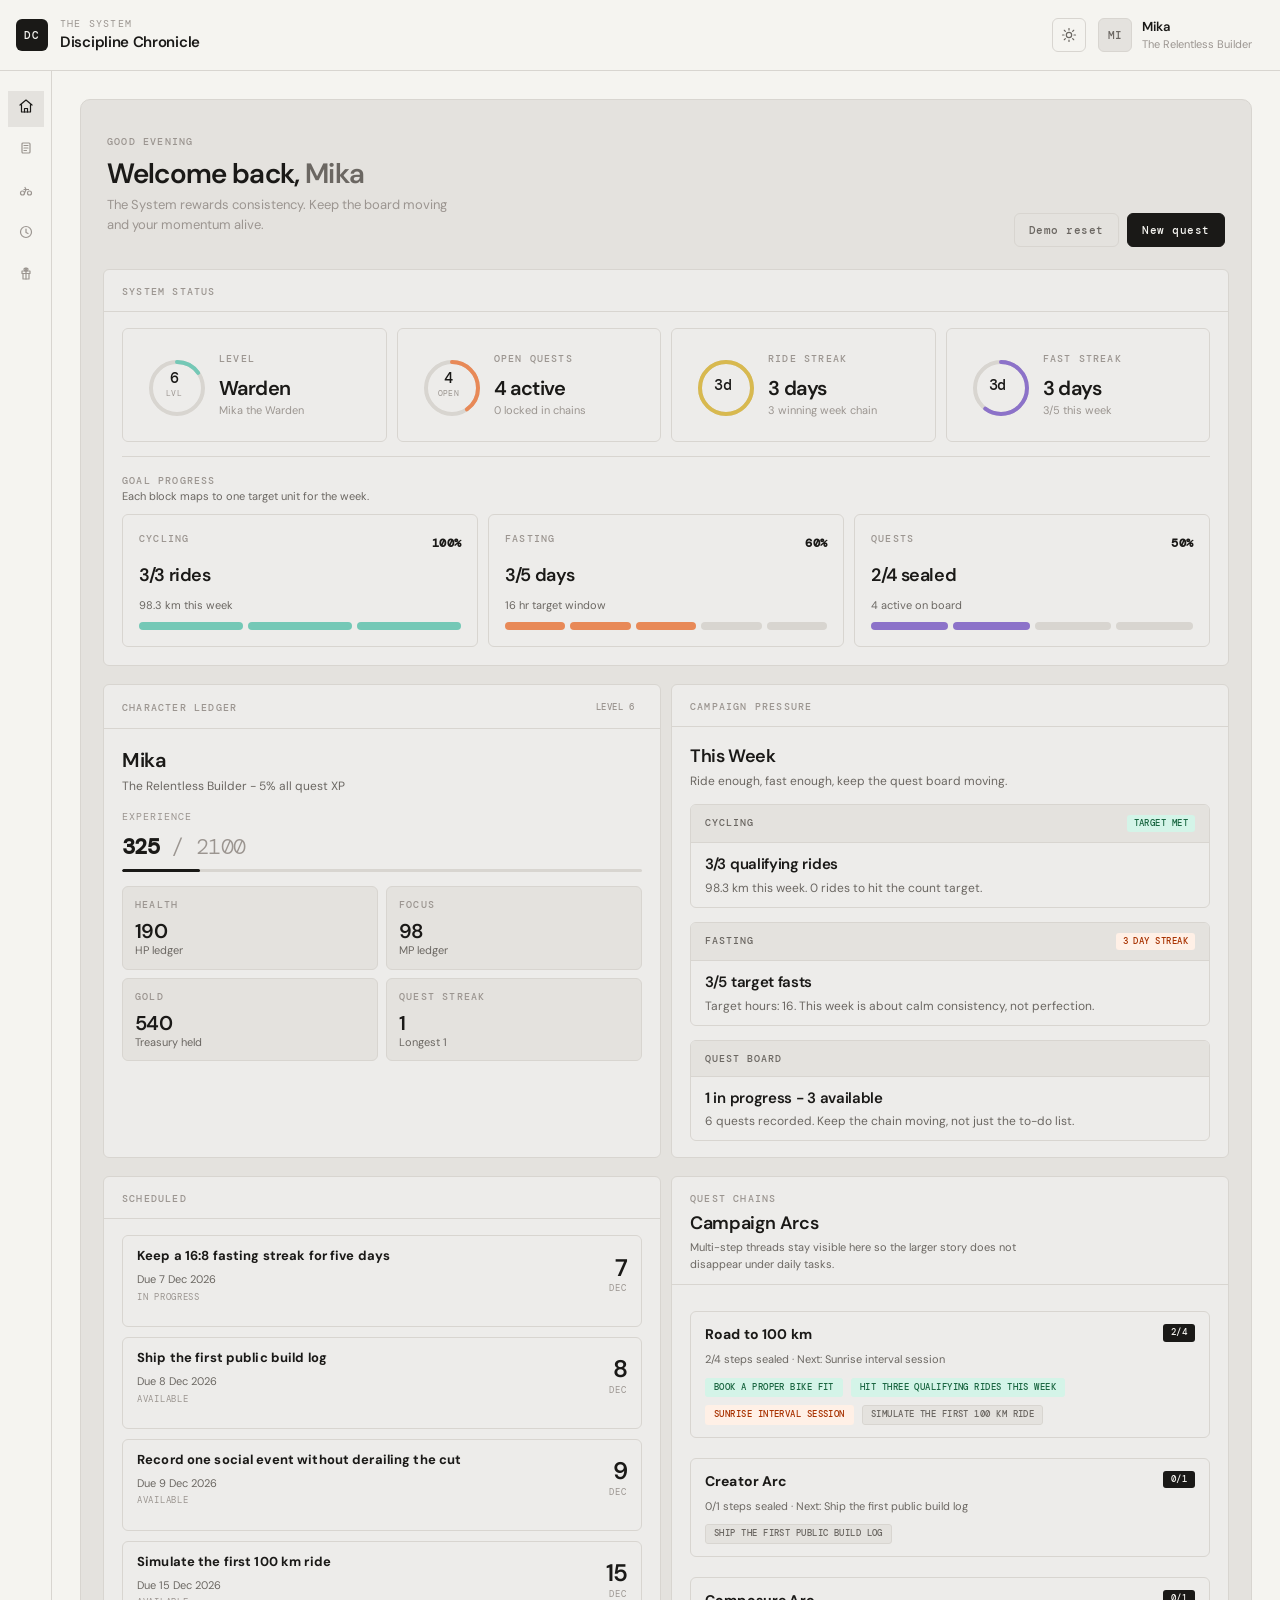
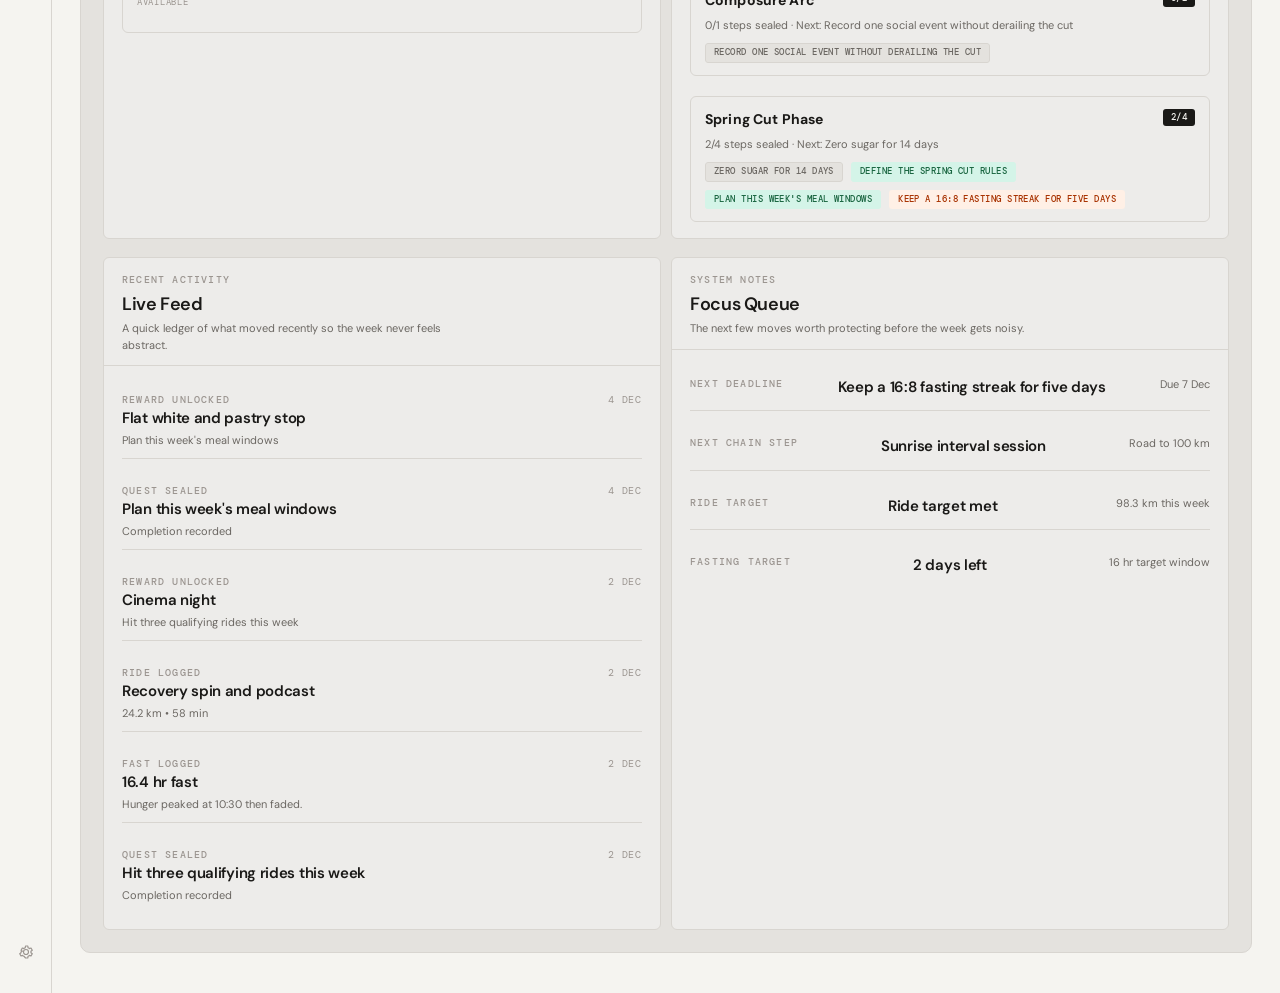
==== index.html @ 7ff67ac9 "Add files via upload" ====
<!DOCTYPE html>
<html lang="en">
<head>
<meta charset="UTF-8">
<meta name="viewport" content="width=device-width, initial-scale=1.0">
<title>Discipline Chronicle</title>
<link rel="preconnect" href="https://fonts.googleapis.com">
<link rel="preconnect" href="https://fonts.gstatic.com" crossorigin>
<link href="https://fonts.googleapis.com/css2?family=DM+Mono:wght@300;400;500&family=DM+Sans:wght@300;400;500;600;700&display=swap" rel="stylesheet">
<link rel="stylesheet" href="./app.css">
</head>
<body>
  <div class="app-backdrop"></div>
  <main id="app"></main>
  <div id="modal-root"></div>
  <noscript>This app needs JavaScript enabled.</noscript>
  <script type="module" src="./app.js"></script>
</body>
</html>
---- app.css ----
:root {
  --bg-wood: #1e120a;
  --bg-shadow: #120a06;
  --bg-leather: #3b2416;
  --bg-leather-deep: #24150d;
  --bg-paper: #e8d9b0;
  --bg-paper-dark: #d7c396;
  --bg-paper-edge: #b49763;
  --ink: #2d1d10;
  --ink-soft: #5d4630;
  --ink-faint: #8b7254;
  --gold: #d5b05f;
  --gold-bright: #f0d28f;
  --wax-red: #7c2b21;
  --wax-red-soft: #9a3d31;
  --forest: #294233;
  --midnight: #1e2942;
  --line: rgba(59, 36, 22, 0.22);
  --shadow: 0 18px 40px rgba(0, 0, 0, 0.28);
  --radius-lg: 26px;
  --radius-md: 18px;
  --radius-sm: 12px;
}

* {
  box-sizing: border-box;
}

html,
body {
  margin: 0;
  min-height: 100%;
}

body {
  font-family: "Spectral", serif;
  color: var(--ink);
  background:
    radial-gradient(circle at top, rgba(255, 230, 170, 0.08), transparent 28%),
    linear-gradient(180deg, rgba(0, 0, 0, 0.06), transparent 14%),
    linear-gradient(135deg, var(--bg-wood), var(--bg-shadow));
  line-height: 1.55;
}

.app-backdrop {
  position: fixed;
  inset: 0;
  pointer-events: none;
  background:
    radial-gradient(circle at 20% 20%, rgba(245, 218, 158, 0.06), transparent 22%),
    radial-gradient(circle at 80% 12%, rgba(213, 176, 95, 0.08), transparent 18%),
    repeating-linear-gradient(
      90deg,
      rgba(255, 255, 255, 0.012),
      rgba(255, 255, 255, 0.012) 2px,
      transparent 2px,
      transparent 10px
    );
}

.app-shell {
  position: relative;
  z-index: 1;
  max-width: 1480px;
  margin: 0 auto;
  padding: 28px 22px 42px;
}

.masthead {
  display: grid;
  grid-template-columns: auto 1fr;
  gap: 18px;
  align-items: center;
  margin-bottom: 22px;
  padding: 18px 22px;
  background:
    linear-gradient(145deg, rgba(86, 55, 31, 0.96), rgba(43, 27, 17, 0.98)),
    linear-gradient(90deg, rgba(255, 255, 255, 0.03), transparent);
  border: 1px solid rgba(213, 176, 95, 0.34);
  border-radius: var(--radius-lg);
  box-shadow: var(--shadow);
  color: #f0e7d2;
}

.masthead-crest {
  width: 74px;
  height: 74px;
  display: grid;
  place-items: center;
  border-radius: 50%;
  background:
    radial-gradient(circle at 30% 30%, var(--gold-bright), var(--gold)),
    linear-gradient(135deg, rgba(255, 255, 255, 0.2), transparent);
  color: #4c2c14;
  font-family: "Cinzel", serif;
  font-size: 1.6rem;
  font-weight: 800;
  box-shadow: inset 0 2px 8px rgba(255, 255, 255, 0.38), 0 8px 18px rgba(0, 0, 0, 0.26);
}

.masthead-kicker {
  margin: 0 0 4px;
  color: #e1c585;
  font-family: "Cinzel", serif;
  font-size: 0.76rem;
  letter-spacing: 0.26em;
  text-transform: uppercase;
}

.masthead h1 {
  margin: 0;
  font-family: "Cinzel", serif;
  font-size: clamp(1.9rem, 4vw, 3rem);
  letter-spacing: 0.04em;
}

.masthead-copy {
  margin: 6px 0 0;
  max-width: 68ch;
  color: rgba(240, 231, 210, 0.84);
  font-size: 1rem;
}

.journal-frame {
  background:
    linear-gradient(145deg, rgba(68, 43, 26, 0.96), rgba(30, 18, 10, 0.98));
  border: 1px solid rgba(213, 176, 95, 0.28);
  border-radius: 36px;
  box-shadow: 0 30px 60px rgba(0, 0, 0, 0.34);
  overflow: hidden;
}

.journal-nav {
  display: flex;
  flex-wrap: wrap;
  gap: 10px;
  padding: 18px 20px 0;
  align-items: center;
}

.tab-ribbon,
.primary-button,
.secondary-button,
.danger-button,
.ghost-button,
.icon-button,
.state-pill,
.reward-pill,
.wax-badge {
  font-family: "Cinzel", serif;
}

.tab-ribbon {
  border: 0;
  cursor: pointer;
  color: #f6ecd5;
  background: linear-gradient(180deg, rgba(111, 67, 40, 0.92), rgba(73, 42, 23, 0.92));
  padding: 12px 16px;
  border-radius: 18px 18px 0 0;
  letter-spacing: 0.12em;
  text-transform: uppercase;
  font-size: 0.76rem;
  transition: transform 120ms ease, filter 120ms ease;
  box-shadow: inset 0 1px 0 rgba(255, 255, 255, 0.18);
}

.tab-ribbon:hover,
.tab-ribbon:focus-visible {
  transform: translateY(-1px);
  filter: brightness(1.08);
}

.tab-ribbon.is-active {
  background: linear-gradient(180deg, rgba(231, 210, 164, 0.96), rgba(214, 187, 129, 0.96));
  color: #563219;
}

.journal-content {
  padding: 20px;
}

.page-spread {
  display: grid;
  gap: 18px;
  grid-template-columns: 1.05fr 1fr;
}

.page-spread.single {
  grid-template-columns: 1fr;
}

.page {
  position: relative;
  background:
    radial-gradient(circle at top left, rgba(255, 255, 255, 0.24), transparent 28%),
    linear-gradient(180deg, rgba(255, 255, 255, 0.14), transparent 24%),
    linear-gradient(180deg, var(--bg-paper), var(--bg-paper-dark));
  border: 1px solid rgba(123, 91, 48, 0.34);
  border-radius: 28px;
  padding: 24px 24px 22px;
  box-shadow: inset 0 1px 0 rgba(255, 255, 255, 0.42), inset 0 -10px 16px rgba(93, 70, 48, 0.04);
  overflow: hidden;
}

.page::before {
  content: "";
  position: absolute;
  inset: 0;
  pointer-events: none;
  background:
    radial-gradient(circle at top right, rgba(255, 255, 255, 0.18), transparent 18%),
    repeating-linear-gradient(
      0deg,
      rgba(102, 73, 40, 0.028),
      rgba(102, 73, 40, 0.028) 1px,
      transparent 1px,
      transparent 14px
    );
  mix-blend-mode: multiply;
}

.page-title-row {
  display: flex;
  justify-content: space-between;
  gap: 14px;
  align-items: flex-start;
  margin-bottom: 16px;
  position: relative;
  z-index: 1;
}

.page-kicker {
  margin: 0 0 4px;
  color: var(--wax-red);
  font-family: "Cinzel", serif;
  font-size: 0.74rem;
  text-transform: uppercase;
  letter-spacing: 0.18em;
}

.page-title {
  margin: 0;
  font-family: "Cinzel", serif;
  font-size: clamp(1.3rem, 3vw, 2rem);
  color: #3e2818;
}

.page-copy {
  margin: 6px 0 0;
  color: var(--ink-soft);
  max-width: 66ch;
}

.stats-grid,
.overview-grid,
.settings-grid,
.training-grid,
.character-grid,
.reward-grid {
  display: grid;
  gap: 14px;
}

.overview-grid {
  grid-template-columns: 1.15fr 0.85fr;
}

.stats-grid {
  grid-template-columns: repeat(4, minmax(0, 1fr));
}

.card,
.summary-card,
.chain-card,
.quest-card,
.training-card,
.reward-card,
.settings-card,
.log-card {
  position: relative;
  z-index: 1;
  background: rgba(255, 248, 231, 0.54);
  border: 1px solid rgba(120, 86, 50, 0.24);
  border-radius: var(--radius-md);
  padding: 16px;
  box-shadow: inset 0 1px 0 rgba(255, 255, 255, 0.36);
}

.summary-card {
  background:
    linear-gradient(145deg, rgba(255, 252, 244, 0.65), rgba(239, 225, 191, 0.66));
}

.summary-label,
.label-inline,
.section-label,
.small-meta {
  font-family: "Cinzel", serif;
  letter-spacing: 0.12em;
  text-transform: uppercase;
  font-size: 0.72rem;
}

.summary-label,
.section-label {
  color: var(--ink-faint);
  margin-bottom: 8px;
}

.summary-value {
  font-family: "Cinzel", serif;
  font-size: clamp(1.6rem, 3vw, 2.1rem);
  color: #3d2414;
}

.summary-note,
.muted-copy,
.small-copy {
  color: var(--ink-soft);
}

.small-copy {
  font-size: 0.92rem;
}

.small-meta {
  color: var(--ink-faint);
}

.progress-shell {
  width: 100%;
  height: 12px;
  overflow: hidden;
  border-radius: 999px;
  background: rgba(93, 70, 48, 0.14);
  border: 1px solid rgba(93, 70, 48, 0.12);
}

.progress-fill {
  height: 100%;
  border-radius: inherit;
  background: linear-gradient(90deg, #8d6431, var(--gold), #e7d6a3);
}

.progress-fill.cycling {
  background: linear-gradient(90deg, #39597b, #6e9bd1, #d8e4f3);
}

.progress-fill.fasting {
  background: linear-gradient(90deg, #3f5f37, #72a263, #d8e7cf);
}

.section-stack {
  display: grid;
  gap: 14px;
}

.quest-list,
.chain-list,
.reward-list,
.ride-list,
.fast-list,
.log-list {
  display: grid;
  gap: 12px;
}

.quest-card {
  background: rgba(255, 249, 238, 0.72);
}

.quest-head,
.reward-head,
.log-head,
.training-head {
  display: flex;
  justify-content: space-between;
  gap: 10px;
  align-items: flex-start;
  margin-bottom: 10px;
}

.quest-title {
  margin: 0;
  font-family: "Cinzel", serif;
  font-size: 1rem;
  color: #3b2314;
}

.quest-desc,
.chain-copy,
.reward-copy,
.log-copy,
.training-copy {
  margin: 6px 0 0;
  color: var(--ink-soft);
  font-size: 0.95rem;
}

.quest-meta,
.reward-meta,
.inline-list,
.detail-list {
  display: flex;
  flex-wrap: wrap;
  gap: 8px;
}

.meta-chip,
.reward-pill,
.state-pill,
.inline-chip {
  display: inline-flex;
  align-items: center;
  gap: 6px;
  border-radius: 999px;
  padding: 5px 9px;
  font-size: 0.72rem;
  letter-spacing: 0.08em;
  text-transform: uppercase;
}

.meta-chip {
  background: rgba(74, 55, 40, 0.08);
  color: #4f3521;
  border: 1px solid rgba(74, 55, 40, 0.12);
}

.category-health { color: #7d2c22; }
.category-intelligence { color: #254f85; }
.category-money { color: #735211; }
.category-relationships { color: #5b2a6a; }

.state-pill.available,
.state-pill.locked {
  background: rgba(115, 82, 17, 0.12);
  color: #6a4b10;
  border: 1px solid rgba(115, 82, 17, 0.18);
}

.state-pill.in_progress {
  background: rgba(41, 66, 51, 0.12);
  color: var(--forest);
  border: 1px solid rgba(41, 66, 51, 0.2);
}

.state-pill.completed {
  background: rgba(61, 92, 65, 0.14);
  color: #35583f;
  border: 1px solid rgba(61, 92, 65, 0.2);
}

.state-pill.failed {
  background: rgba(124, 43, 33, 0.12);
  color: var(--wax-red);
  border: 1px solid rgba(124, 43, 33, 0.18);
}

.state-pill.abandoned {
  background: rgba(93, 70, 48, 0.14);
  color: #654c37;
  border: 1px solid rgba(93, 70, 48, 0.18);
}

.wax-badge {
  display: inline-flex;
  align-items: center;
  justify-content: center;
  min-width: 74px;
  padding: 8px 12px;
  border-radius: 999px;
  background: radial-gradient(circle at 30% 30%, #a34b3a, var(--wax-red));
  color: #f7ede7;
  letter-spacing: 0.12em;
  text-transform: uppercase;
  font-size: 0.72rem;
  box-shadow: inset 0 1px 2px rgba(255, 255, 255, 0.18), 0 8px 16px rgba(77, 26, 21, 0.18);
}

.wax-badge.overdue {
  background: radial-gradient(circle at 30% 30%, #bb6b53, #73251c);
}

.chain-card {
  background: rgba(95, 70, 38, 0.08);
}

.chain-card h4,
.training-card h4,
.settings-card h4,
.reward-card h4,
.log-card h4,
.summary-card h4 {
  margin: 0;
  font-family: "Cinzel", serif;
  color: #3c2618;
}

.chain-progress-row,
.metric-grid,
.settings-row,
.button-row,
.bonus-list,
.field-grid {
  display: grid;
  gap: 12px;
}

.metric-grid {
  grid-template-columns: repeat(2, minmax(0, 1fr));
}

.field-grid.two {
  grid-template-columns: repeat(2, minmax(0, 1fr));
}

.button-row {
  grid-template-columns: repeat(auto-fit, minmax(140px, max-content));
  align-items: start;
}

.quest-actions,
.settings-actions,
.training-actions,
.reward-actions {
  display: flex;
  flex-wrap: wrap;
  gap: 10px;
  margin-top: 12px;
}

button,
input,
select,
textarea {
  font: inherit;
}

.primary-button,
.secondary-button,
.danger-button,
.ghost-button,
.icon-button {
  cursor: pointer;
  border: 0;
  border-radius: 999px;
  padding: 10px 16px;
  transition: transform 120ms ease, filter 120ms ease, opacity 120ms ease;
}

.primary-button:hover,
.secondary-button:hover,
.danger-button:hover,
.ghost-button:hover,
.icon-button:hover,
.primary-button:focus-visible,
.secondary-button:focus-visible,
.danger-button:focus-visible,
.ghost-button:focus-visible,
.icon-button:focus-visible {
  transform: translateY(-1px);
  filter: brightness(1.04);
}

.primary-button {
  color: #452b14;
  background: linear-gradient(180deg, var(--gold-bright), var(--gold));
  box-shadow: inset 0 1px 0 rgba(255, 255, 255, 0.38);
}

.secondary-button {
  color: #f9efda;
  background: linear-gradient(180deg, rgba(111, 67, 40, 0.96), rgba(73, 42, 23, 0.96));
}

.danger-button {
  color: #fbede8;
  background: linear-gradient(180deg, var(--wax-red-soft), var(--wax-red));
}

.ghost-button {
  color: #57381d;
  background: rgba(255, 255, 255, 0.26);
  border: 1px solid rgba(87, 56, 29, 0.12);
}

.icon-button {
  color: #4d2f17;
  background: rgba(255, 255, 255, 0.3);
  border: 1px solid rgba(77, 47, 23, 0.14);
}

.form-shell {
  display: grid;
  gap: 14px;
}

.form-label {
  display: block;
  margin-bottom: 6px;
  font-family: "Cinzel", serif;
  font-size: 0.78rem;
  color: var(--ink-soft);
  letter-spacing: 0.12em;
  text-transform: uppercase;
}

.text-input,
.text-area,
.select-input,
.checkbox-panel {
  width: 100%;
  border-radius: 14px;
  border: 1px solid rgba(93, 70, 48, 0.2);
  background: rgba(255, 251, 243, 0.76);
  color: var(--ink);
  padding: 12px 13px;
  box-shadow: inset 0 1px 0 rgba(255, 255, 255, 0.42);
}

.text-area {
  min-height: 110px;
  resize: vertical;
}

.checkbox-panel {
  display: grid;
  gap: 8px;
  max-height: 220px;
  overflow: auto;
}

.check-row {
  display: flex;
  gap: 10px;
  align-items: flex-start;
}

.check-row input[type="checkbox"] {
  margin-top: 4px;
}

.bonus-list {
  margin-top: 10px;
}

.bonus-row {
  display: grid;
  grid-template-columns: auto 1fr;
  gap: 10px;
  align-items: start;
}

.bonus-row label {
  color: var(--ink-soft);
}

.note-strip,
.alert-strip {
  padding: 12px 14px;
  border-radius: 14px;
  margin-bottom: 14px;
  position: relative;
  z-index: 1;
}

.note-strip {
  background: rgba(213, 176, 95, 0.14);
  border: 1px solid rgba(213, 176, 95, 0.24);
}

.alert-strip {
  background: rgba(124, 43, 33, 0.1);
  border: 1px solid rgba(124, 43, 33, 0.18);
}

.ledger-table {
  width: 100%;
  border-collapse: collapse;
  position: relative;
  z-index: 1;
}

.ledger-table th,
.ledger-table td {
  text-align: left;
  padding: 10px 8px;
  border-bottom: 1px solid rgba(93, 70, 48, 0.12);
}

.ledger-table th {
  font-family: "Cinzel", serif;
  font-size: 0.76rem;
  color: var(--ink-soft);
  letter-spacing: 0.12em;
  text-transform: uppercase;
}

.empty-state {
  position: relative;
  z-index: 1;
  padding: 28px 18px;
  text-align: center;
  color: var(--ink-soft);
  border: 1px dashed rgba(93, 70, 48, 0.18);
  border-radius: 18px;
  background: rgba(255, 255, 255, 0.28);
}

.status-line {
  display: flex;
  flex-wrap: wrap;
  gap: 8px 12px;
  align-items: center;
}

.modal-backdrop {
  position: fixed;
  inset: 0;
  background: rgba(24, 13, 8, 0.72);
  display: grid;
  place-items: center;
  padding: 24px;
  z-index: 20;
}

.modal {
  width: min(880px, 100%);
  max-height: calc(100vh - 48px);
  overflow: auto;
  background:
    radial-gradient(circle at top left, rgba(255, 255, 255, 0.2), transparent 24%),
    linear-gradient(180deg, #efe3be, #dbc89b);
  border: 1px solid rgba(123, 91, 48, 0.28);
  border-radius: 28px;
  padding: 22px;
  box-shadow: 0 26px 56px rgba(0, 0, 0, 0.36);
}

.modal-header {
  display: flex;
  justify-content: space-between;
  gap: 12px;
  align-items: flex-start;
  margin-bottom: 16px;
}

.modal-title {
  margin: 0;
  font-family: "Cinzel", serif;
  font-size: 1.35rem;
}

.modal-close {
  border: 0;
  background: transparent;
  color: var(--ink-soft);
  cursor: pointer;
  font-size: 1.25rem;
}

.toast-stack {
  position: fixed;
  right: 18px;
  bottom: 18px;
  z-index: 25;
  display: grid;
  gap: 10px;
}

.toast {
  min-width: 260px;
  max-width: 420px;
  padding: 12px 14px;
  border-radius: 16px;
  box-shadow: 0 16px 30px rgba(0, 0, 0, 0.24);
  color: #fff8ef;
}

.toast.info {
  background: linear-gradient(180deg, #6f4628, #472917);
}

.toast.success {
  background: linear-gradient(180deg, #395640, #253729);
}

.toast.error {
  background: linear-gradient(180deg, #8a3b31, #62231b);
}

.token-field {
  font-family: "Spectral", serif;
}

a {
  color: #4c6486;
}

@media (max-width: 1180px) {
  .page-spread,
  .overview-grid,
  .training-grid,
  .character-grid,
  .settings-grid {
    grid-template-columns: 1fr;
  }

  .stats-grid {
    grid-template-columns: repeat(2, minmax(0, 1fr));
  }
}

@media (max-width: 760px) {
  .app-shell {
    padding: 16px 12px 28px;
  }

  .masthead {
    grid-template-columns: 1fr;
    text-align: center;
    justify-items: center;
  }

  .journal-nav {
    padding: 14px 14px 0;
  }

  .journal-content {
    padding: 14px;
  }

  .page {
    padding: 18px 16px;
  }

  .field-grid.two,
  .metric-grid,
  .stats-grid {
    grid-template-columns: 1fr;
  }
}

/* Clean dashboard re-theme with a restrained cyberpunk accent. */
:root {
  --bg-wood: #edf2f8;
  --bg-shadow: #e6ebf3;
  --bg-leather: #ffffff;
  --bg-leather-deep: #eef3fa;
  --bg-paper: #ffffff;
  --bg-paper-dark: #f8fbff;
  --bg-paper-edge: #dbe3ef;
  --ink: #141b2b;
  --ink-soft: #61708a;
  --ink-faint: #8c98ad;
  --gold: #ff7a21;
  --gold-bright: #ffb04c;
  --wax-red: #f05863;
  --wax-red-soft: #ff8571;
  --forest: #159c76;
  --midnight: #1c2437;
  --line: rgba(20, 27, 43, 0.08);
  --shadow: 0 24px 50px rgba(15, 23, 42, 0.08);
  --radius-lg: 30px;
  --radius-md: 22px;
  --radius-sm: 16px;
  --accent-orange: #ff7a21;
  --accent-orange-soft: rgba(255, 122, 33, 0.14);
  --accent-cyan: #2ed5de;
  --accent-cyan-soft: rgba(46, 213, 222, 0.16);
  --accent-violet: #896cff;
  --accent-violet-soft: rgba(137, 108, 255, 0.16);
  --accent-yellow: #ffd44d;
}

body {
  font-family: "Space Grotesk", sans-serif;
  color: var(--ink);
  background:
    radial-gradient(circle at 8% 16%, rgba(46, 213, 222, 0.18), transparent 20%),
    radial-gradient(circle at 84% 10%, rgba(255, 122, 33, 0.16), transparent 18%),
    linear-gradient(180deg, #edf2f8 0%, #f8f9fc 55%, #eef3f8 100%);
}

.app-backdrop {
  background:
    linear-gradient(rgba(255, 255, 255, 0.3), rgba(255, 255, 255, 0.3)),
    linear-gradient(90deg, rgba(148, 163, 184, 0.08) 1px, transparent 1px),
    linear-gradient(0deg, rgba(148, 163, 184, 0.08) 1px, transparent 1px),
    radial-gradient(circle at 18% 24%, rgba(255, 122, 33, 0.1), transparent 24%),
    radial-gradient(circle at 82% 16%, rgba(46, 213, 222, 0.1), transparent 24%);
  background-size: auto, 64px 64px, 64px 64px, auto, auto;
  opacity: 0.88;
}

.app-shell {
  max-width: 1740px;
  padding: 18px 18px 28px;
}

.masthead {
  display: flex;
  justify-content: space-between;
  align-items: center;
  gap: 18px;
  margin-bottom: 18px;
  padding: 16px 20px;
  background: rgba(255, 255, 255, 0.78);
  border: 1px solid rgba(20, 27, 43, 0.08);
  border-radius: var(--radius-lg);
  box-shadow: 0 20px 40px rgba(15, 23, 42, 0.06);
  backdrop-filter: blur(16px);
  color: var(--ink);
}

.masthead-crest {
  width: 60px;
  height: 60px;
  border-radius: 20px;
  background: linear-gradient(145deg, #11192b, #273048);
  color: #ffffff;
  font-family: "Orbitron", sans-serif;
  font-size: 1.1rem;
  letter-spacing: 0.12em;
  box-shadow:
    0 14px 28px rgba(15, 23, 42, 0.15),
    inset 0 1px 0 rgba(255, 255, 255, 0.22);
}

.masthead-kicker,
.page-kicker,
.summary-label,
.section-label,
.small-meta,
.form-label,
.sidebar-footer {
  font-family: "Orbitron", sans-serif;
  letter-spacing: 0.18em;
}

.masthead-kicker {
  color: var(--accent-orange);
  font-size: 0.72rem;
}

.masthead h1,
.dashboard-title,
.page-title,
.modal-title,
.quest-title,
.chain-card h4,
.training-card h4,
.settings-card h4,
.reward-card h4,
.log-card h4,
.summary-value,
.rail-metrics strong {
  font-family: "Orbitron", sans-serif;
  color: var(--ink);
}

.masthead h1 {
  font-size: clamp(1.35rem, 2vw, 1.9rem);
}

.masthead-copy {
  margin-top: 8px;
  color: var(--ink-soft);
}

.dashboard-shell {
  display: grid;
  grid-template-columns: 92px minmax(0, 1fr) 320px;
  gap: 18px;
  align-items: start;
}

.dashboard-sidebar {
  position: sticky;
  top: 18px;
  display: flex;
  flex-direction: column;
  align-items: center;
  gap: 16px;
  min-height: calc(100vh - 120px);
  padding: 18px 12px;
  background: rgba(255, 255, 255, 0.8);
  border: 1px solid rgba(20, 27, 43, 0.08);
  border-radius: var(--radius-lg);
  box-shadow: var(--shadow);
  backdrop-filter: blur(16px);
}

.sidebar-logo {
  width: 54px;
  height: 54px;
  display: grid;
  place-items: center;
  border-radius: 18px;
  background: linear-gradient(135deg, var(--accent-orange), var(--gold-bright));
  color: #ffffff;
  font-family: "Orbitron", sans-serif;
  font-size: 0.98rem;
  letter-spacing: 0.14em;
  box-shadow:
    0 14px 28px rgba(255, 122, 33, 0.24),
    inset 0 1px 0 rgba(255, 255, 255, 0.28);
}

.sidebar-nav {
  width: 100%;
  display: grid;
  gap: 12px;
}

.sidebar-tab {
  width: 100%;
  aspect-ratio: 1;
  display: grid;
  place-items: center;
  gap: 0;
  padding: 0;
  border: 1px solid rgba(20, 27, 43, 0.08);
  border-radius: 20px;
  background: linear-gradient(180deg, rgba(252, 253, 255, 0.98), rgba(241, 245, 251, 0.96));
  color: var(--ink-soft);
  box-shadow: inset 0 1px 0 rgba(255, 255, 255, 0.85);
}

.sidebar-tab.is-active {
  background: linear-gradient(135deg, var(--accent-orange), var(--gold-bright));
  border-color: rgba(255, 122, 33, 0.24);
  color: #ffffff;
  box-shadow:
    0 14px 24px rgba(255, 122, 33, 0.22),
    inset 0 1px 0 rgba(255, 255, 255, 0.24);
}

.sidebar-tab-icon {
  font-family: "Space Grotesk", sans-serif;
  font-size: 1.12rem;
  font-weight: 700;
}

.sidebar-tab-label {
  display: none;
}

.sidebar-footer {
  margin-top: auto;
  color: rgba(97, 112, 138, 0.8);
  font-size: 0.64rem;
  text-transform: uppercase;
  writing-mode: vertical-rl;
  transform: rotate(180deg);
}

.dashboard-main {
  min-width: 0;
  display: grid;
  gap: 18px;
}

.dashboard-header,
.page,
.card,
.summary-card,
.chain-card,
.quest-card,
.training-card,
.reward-card,
.settings-card,
.log-card,
.rail-card,
.journal-frame.dashboard-onboarding {
  background: linear-gradient(180deg, rgba(255, 255, 255, 0.97), rgba(248, 251, 255, 0.95));
  border: 1px solid rgba(20, 27, 43, 0.08);
  border-radius: 28px;
  box-shadow:
    0 20px 40px rgba(15, 23, 42, 0.06),
    inset 0 1px 0 rgba(255, 255, 255, 0.82);
}

.dashboard-header {
  display: flex;
  justify-content: space-between;
  align-items: flex-start;
  gap: 20px;
  padding: 24px 28px;
}

.dashboard-greeting {
  margin: 0 0 8px;
  color: var(--accent-orange);
  font-family: "Orbitron", sans-serif;
  font-size: 0.72rem;
  letter-spacing: 0.22em;
  text-transform: uppercase;
}

.dashboard-title {
  margin: 0;
  font-size: clamp(2rem, 3.4vw, 3rem);
  line-height: 1.04;
}

.dashboard-copy {
  margin: 10px 0 0;
  max-width: 56ch;
  color: var(--ink-soft);
  font-size: 1rem;
}

.dashboard-actions {
  display: flex;
  flex-wrap: wrap;
  gap: 12px;
}

.dashboard-chip {
  min-height: 46px;
  padding-inline: 18px;
}

.dashboard-content {
  display: grid;
  gap: 18px;
  min-width: 0;
}

.dashboard-rail {
  display: grid;
  gap: 16px;
}

.page {
  padding: 26px;
  overflow: visible;
}

.page::before {
  display: none;
}

.page-title-row {
  margin-bottom: 18px;
}

.page-kicker {
  color: var(--accent-orange);
  font-size: 0.7rem;
}

.page-title {
  font-size: clamp(1.25rem, 2vw, 1.75rem);
}

.page-copy,
.quest-desc,
.chain-copy,
.reward-copy,
.log-copy,
.training-copy,
.small-copy,
.summary-note,
.muted-copy,
.rail-location {
  color: var(--ink-soft);
}

.stats-grid {
  grid-template-columns: repeat(4, minmax(0, 1fr));
  gap: 16px;
}

.stats-grid .summary-card {
  position: relative;
  min-height: 176px;
  padding: 22px;
  border: 0;
  overflow: hidden;
  color: #ffffff;
  box-shadow: 0 24px 46px rgba(15, 23, 42, 0.12);
}

.stats-grid .summary-card::before {
  content: "";
  position: absolute;
  inset: 0;
  background:
    radial-gradient(circle at top right, rgba(255, 255, 255, 0.22), transparent 24%),
    repeating-radial-gradient(circle at 10% 20%, rgba(255, 255, 255, 0.12), rgba(255, 255, 255, 0.12) 2px, transparent 2px, transparent 20px);
  opacity: 0.42;
}

.stats-grid .summary-card > * {
  position: relative;
  z-index: 1;
}

.stats-grid .summary-card:nth-child(1) {
  background: linear-gradient(135deg, #3ed1dc, #57aabc);
}

.stats-grid .summary-card:nth-child(2) {
  background: linear-gradient(135deg, var(--accent-orange), var(--gold-bright));
}

.stats-grid .summary-card:nth-child(3) {
  background: linear-gradient(135deg, #f1657c, #ff9263);
}

.stats-grid .summary-card:nth-child(4) {
  background: linear-gradient(135deg, var(--accent-violet), #6f8cff);
}

.stats-grid .summary-label,
.stats-grid .summary-note {
  color: rgba(255, 255, 255, 0.82);
}

.stats-grid .summary-value {
  color: #ffffff;
  font-size: clamp(2rem, 3vw, 2.8rem);
}

.summary-card {
  background: linear-gradient(180deg, #ffffff, #f9fbff);
}

.summary-value {
  font-size: clamp(1.5rem, 2.4vw, 2rem);
}

.section-stack,
.reward-list,
.log-list,
.ride-list,
.fast-list {
  gap: 14px;
}

.metric-grid {
  gap: 12px;
}

.card,
.summary-card,
.chain-card,
.quest-card,
.training-card,
.reward-card,
.settings-card,
.log-card,
.rail-card {
  padding: 18px;
}

.chain-card {
  background: linear-gradient(135deg, rgba(137, 108, 255, 0.08), rgba(255, 255, 255, 0.96));
}

.quest-title {
  font-size: 1.04rem;
}

.detail-list,
.inline-list,
.quest-meta,
.reward-meta {
  gap: 10px;
}

.meta-chip,
.reward-pill,
.state-pill,
.inline-chip {
  padding: 7px 11px;
  border-radius: 999px;
  border: 1px solid transparent;
  font-size: 0.74rem;
  font-weight: 600;
  text-transform: uppercase;
  letter-spacing: 0.08em;
}

.meta-chip {
  background: rgba(20, 27, 43, 0.06);
  color: var(--ink);
  border-color: rgba(20, 27, 43, 0.08);
}

.meta-chip.category-health {
  background: rgba(240, 88, 99, 0.1);
  color: #c2424c;
  border-color: rgba(240, 88, 99, 0.16);
}

.meta-chip.category-intelligence {
  background: rgba(46, 213, 222, 0.12);
  color: #157a84;
  border-color: rgba(46, 213, 222, 0.18);
}

.meta-chip.category-money {
  background: rgba(255, 122, 33, 0.12);
  color: #d06213;
  border-color: rgba(255, 122, 33, 0.18);
}

.meta-chip.category-relationships {
  background: rgba(137, 108, 255, 0.12);
  color: #6e57d8;
  border-color: rgba(137, 108, 255, 0.18);
}

.state-pill.available {
  background: rgba(148, 163, 184, 0.12);
  color: #5c6d82;
  border-color: rgba(148, 163, 184, 0.18);
}

.state-pill.locked {
  background: rgba(137, 108, 255, 0.1);
  color: #6e57d8;
  border-color: rgba(137, 108, 255, 0.18);
}

.state-pill.in_progress {
  background: rgba(46, 213, 222, 0.12);
  color: #177a84;
  border-color: rgba(46, 213, 222, 0.24);
}

.state-pill.completed {
  background: rgba(21, 156, 118, 0.13);
  color: #127657;
  border-color: rgba(21, 156, 118, 0.24);
}

.state-pill.failed {
  background: rgba(240, 88, 99, 0.12);
  color: #c2424c;
  border-color: rgba(240, 88, 99, 0.24);
}

.state-pill.abandoned {
  background: rgba(255, 122, 33, 0.12);
  color: #d06213;
  border-color: rgba(255, 122, 33, 0.22);
}

.wax-badge {
  background: linear-gradient(135deg, var(--accent-orange), var(--gold-bright));
  color: #ffffff;
  box-shadow: none;
  font-family: "Orbitron", sans-serif;
}

.wax-badge.overdue {
  background: linear-gradient(135deg, var(--wax-red), var(--wax-red-soft));
}

.progress-shell {
  height: 10px;
  background: rgba(20, 27, 43, 0.08);
  border: 0;
}

.progress-fill {
  background: linear-gradient(90deg, var(--accent-orange), var(--accent-cyan));
}

.progress-fill.cycling {
  background: linear-gradient(90deg, var(--accent-cyan), #78e7ee);
}

.progress-fill.fasting {
  background: linear-gradient(90deg, var(--accent-orange), var(--accent-yellow));
}

.primary-button,
.secondary-button,
.danger-button,
.ghost-button,
.icon-button {
  min-height: 44px;
  padding: 11px 16px;
  border-radius: 16px;
  font-family: "Orbitron", sans-serif;
  font-size: 0.8rem;
  letter-spacing: 0.14em;
  text-transform: uppercase;
}

.primary-button {
  color: #ffffff;
  background: linear-gradient(135deg, var(--accent-orange), var(--gold-bright));
  box-shadow: 0 12px 24px rgba(255, 122, 33, 0.2);
}

.secondary-button {
  color: var(--ink);
  background: linear-gradient(180deg, rgba(255, 255, 255, 0.96), rgba(241, 245, 251, 0.94));
  border: 1px solid rgba(20, 27, 43, 0.08);
}

.danger-button {
  color: #ffffff;
  background: linear-gradient(135deg, var(--wax-red), var(--wax-red-soft));
  box-shadow: 0 12px 24px rgba(240, 88, 99, 0.16);
}

.ghost-button,
.icon-button {
  color: var(--ink-soft);
  background: rgba(20, 27, 43, 0.04);
  border: 1px solid rgba(20, 27, 43, 0.08);
}

.text-input,
.text-area,
.select-input,
.checkbox-panel {
  border: 1px solid rgba(20, 27, 43, 0.12);
  background: rgba(255, 255, 255, 0.96);
  color: var(--ink);
  box-shadow: inset 0 1px 0 rgba(255, 255, 255, 0.85);
}

.text-input:focus,
.text-area:focus,
.select-input:focus {
  outline: 2px solid rgba(46, 213, 222, 0.16);
  border-color: rgba(46, 213, 222, 0.6);
}

.checkbox-panel {
  background: rgba(248, 250, 255, 0.96);
}

.note-strip {
  background: rgba(255, 122, 33, 0.08);
  border: 1px solid rgba(255, 122, 33, 0.16);
}

.alert-strip {
  background: rgba(240, 88, 99, 0.08);
  border: 1px solid rgba(240, 88, 99, 0.16);
}

.empty-state {
  border: 1px dashed rgba(20, 27, 43, 0.14);
  background: rgba(248, 250, 255, 0.82);
  color: var(--ink-soft);
}

.modal-backdrop {
  background: rgba(15, 23, 42, 0.36);
  backdrop-filter: blur(10px);
}

.modal {
  background: linear-gradient(180deg, #fcfdff, #f3f7fc);
  border: 1px solid rgba(20, 27, 43, 0.08);
}

.modal-close {
  color: var(--ink-soft);
}

.toast {
  color: var(--ink);
  border: 1px solid rgba(20, 27, 43, 0.08);
  box-shadow: 0 18px 34px rgba(15, 23, 42, 0.12);
}

.toast.info {
  background: linear-gradient(135deg, rgba(46, 213, 222, 0.12), rgba(255, 255, 255, 0.98));
}

.toast.success {
  background: linear-gradient(135deg, rgba(21, 156, 118, 0.12), rgba(255, 255, 255, 0.98));
}

.toast.error {
  background: linear-gradient(135deg, rgba(240, 88, 99, 0.12), rgba(255, 255, 255, 0.98));
}

.token-field {
  font-family: "Space Grotesk", sans-serif;
}

a {
  color: #2b7c85;
}

.rail-profile {
  display: flex;
  align-items: center;
  gap: 14px;
}

.rail-avatar {
  width: 64px;
  height: 64px;
  display: grid;
  place-items: center;
  border-radius: 22px;
  background: linear-gradient(145deg, #11192b, #273048);
  color: #ffffff;
  font-family: "Orbitron", sans-serif;
  font-size: 1.12rem;
  letter-spacing: 0.08em;
  box-shadow: 0 14px 28px rgba(15, 23, 42, 0.14);
}

.rail-profile h3 {
  margin: 0;
  font-family: "Orbitron", sans-serif;
  font-size: 1.08rem;
}

.rail-profile p {
  margin: 4px 0 0;
  color: var(--ink-soft);
}

.rail-metrics {
  display: grid;
  grid-template-columns: repeat(3, minmax(0, 1fr));
  gap: 12px;
}

.rail-metrics > div,
.rail-goal-card,
.rail-schedule-item {
  background: rgba(20, 27, 43, 0.03);
  border: 1px solid rgba(20, 27, 43, 0.06);
  border-radius: 20px;
}

.rail-metrics > div {
  padding: 14px 10px;
  text-align: center;
}

.rail-metrics strong {
  display: block;
  font-size: 1.45rem;
}

.rail-metrics span {
  font-size: 0.82rem;
  color: var(--ink-soft);
}

.rail-goal-list,
.rail-schedule-list {
  display: grid;
  gap: 12px;
}

.rail-goal-card {
  display: flex;
  justify-content: space-between;
  align-items: center;
  gap: 12px;
  padding: 15px 16px;
}

.rail-goal-label {
  margin-bottom: 6px;
  color: var(--ink-faint);
  font-family: "Orbitron", sans-serif;
  font-size: 0.68rem;
  letter-spacing: 0.16em;
  text-transform: uppercase;
}

.rail-goal-value {
  color: var(--ink);
  font-weight: 700;
}

.goal-ring {
  --goal-color: var(--accent-orange);
  width: 76px;
  aspect-ratio: 1;
  position: relative;
  display: grid;
  place-items: center;
  border-radius: 50%;
  background: conic-gradient(var(--goal-color) calc(var(--goal-progress) * 1%), rgba(148, 163, 184, 0.18) 0);
  flex-shrink: 0;
}

.goal-ring::before {
  content: "";
  position: absolute;
  inset: 8px;
  border-radius: 50%;
  background: #ffffff;
  box-shadow: inset 0 0 0 1px rgba(20, 27, 43, 0.06);
}

.goal-ring span {
  position: relative;
  z-index: 1;
  color: var(--ink);
  font-family: "Orbitron", sans-serif;
  font-size: 0.82rem;
}

.accent-cyan {
  --goal-color: var(--accent-cyan);
}

.accent-orange {
  --goal-color: var(--accent-orange);
}

.accent-violet {
  --goal-color: var(--accent-violet);
}

.rail-schedule-item {
  display: flex;
  justify-content: space-between;
  align-items: center;
  gap: 12px;
  padding: 14px 16px;
}

.rail-schedule-item strong {
  display: block;
  margin-bottom: 4px;
  color: var(--ink);
}

.rail-schedule-item span,
.rail-schedule-item time {
  color: var(--ink-soft);
  font-size: 0.84rem;
}

.dashboard-onboarding {
  background: rgba(255, 255, 255, 0.86);
  border: 1px solid rgba(20, 27, 43, 0.08);
}

@media (max-width: 1450px) {
  .dashboard-shell {
    grid-template-columns: 92px minmax(0, 1fr);
  }

  .dashboard-rail {
    grid-column: 2;
    grid-template-columns: repeat(3, minmax(0, 1fr));
  }
}

@media (max-width: 1180px) {
  .dashboard-rail {
    grid-template-columns: repeat(2, minmax(0, 1fr));
  }

  .stats-grid {
    grid-template-columns: repeat(2, minmax(0, 1fr));
  }
}

@media (max-width: 980px) {
  .app-shell {
    padding: 14px 12px 22px;
  }

  .masthead {
    flex-direction: column;
    align-items: flex-start;
    text-align: left;
  }

  .dashboard-shell {
    grid-template-columns: 1fr;
  }

  .dashboard-sidebar {
    position: relative;
    top: auto;
    min-height: 0;
    flex-direction: row;
    justify-content: space-between;
    align-items: center;
    padding: 14px 16px;
  }

  .sidebar-nav {
    width: auto;
    display: flex;
    flex-wrap: wrap;
    justify-content: center;
  }

  .sidebar-tab {
    width: auto;
    min-width: 118px;
    min-height: 52px;
    aspect-ratio: auto;
    padding: 0 14px;
    grid-auto-flow: column;
    gap: 10px;
  }

  .sidebar-tab-label {
    display: inline;
    font-size: 0.76rem;
    font-weight: 600;
  }

  .sidebar-footer {
    writing-mode: horizontal-tb;
    transform: none;
    margin-top: 0;
  }

  .dashboard-header {
    flex-direction: column;
  }

  .dashboard-rail {
    grid-column: auto;
    grid-template-columns: 1fr;
  }
}

@media (max-width: 760px) {
  .masthead {
    padding: 14px 16px;
  }

  .page,
  .card,
  .summary-card,
  .chain-card,
  .quest-card,
  .training-card,
  .reward-card,
  .settings-card,
  .log-card,
  .rail-card,
  .dashboard-header {
    border-radius: 24px;
  }

  .page,
  .dashboard-header {
    padding: 18px;
  }

  .sidebar-nav {
    width: 100%;
  }

  .sidebar-tab {
    min-width: calc(50% - 8px);
  }

  .rail-metrics {
    grid-template-columns: repeat(3, minmax(0, 1fr));
  }
}

@media (max-width: 620px) {
  .stats-grid,
  .metric-grid,
  .rail-metrics {
    grid-template-columns: 1fr;
  }

  .sidebar-tab {
    min-width: 100%;
  }
}

/* Solo Leveling-inspired final override */
:root {
  --bg-wood: #05070f;
  --bg-shadow: #080d18;
  --bg-leather: rgba(12, 17, 31, 0.92);
  --bg-leather-deep: rgba(8, 11, 22, 0.96);
  --bg-paper: rgba(13, 18, 34, 0.96);
  --bg-paper-dark: rgba(8, 12, 24, 0.98);
  --bg-paper-edge: rgba(126, 156, 255, 0.16);
  --ink: #eef4ff;
  --ink-soft: #a7b5d4;
  --ink-faint: #7285b1;
  --gold: #6db5ff;
  --gold-bright: #b7d2ff;
  --wax-red: #4c5ce8;
  --wax-red-soft: #8167ff;
  --forest: #4bc0ff;
  --midnight: #050915;
  --line: rgba(137, 165, 255, 0.12);
  --shadow: 0 24px 60px rgba(0, 0, 0, 0.45);
  --accent-blue: #5ac8ff;
  --accent-blue-soft: rgba(90, 200, 255, 0.16);
  --accent-violet: #8a6cff;
  --accent-violet-soft: rgba(138, 108, 255, 0.16);
  --accent-steel: #d5deff;
}

body {
  font-family: "Manrope", sans-serif;
  color: var(--ink);
  background:
    radial-gradient(circle at 18% 18%, rgba(90, 200, 255, 0.16), transparent 24%),
    radial-gradient(circle at 82% 12%, rgba(138, 108, 255, 0.16), transparent 22%),
    radial-gradient(circle at 50% 120%, rgba(86, 110, 196, 0.2), transparent 36%),
    linear-gradient(180deg, #03050b 0%, #070b14 50%, #04070f 100%);
}

.app-backdrop {
  background:
    linear-gradient(180deg, rgba(6, 10, 20, 0.3), rgba(6, 10, 20, 0.5)),
    radial-gradient(circle at 20% 20%, rgba(90, 200, 255, 0.12), transparent 22%),
    radial-gradient(circle at 80% 14%, rgba(138, 108, 255, 0.14), transparent 22%),
    linear-gradient(90deg, rgba(145, 170, 255, 0.04) 1px, transparent 1px),
    linear-gradient(0deg, rgba(145, 170, 255, 0.04) 1px, transparent 1px);
  background-size: auto, auto, auto, 56px 56px, 56px 56px;
  opacity: 1;
}

.masthead,
.dashboard-sidebar,
.dashboard-header,
.page,
.card,
.summary-card,
.chain-card,
.quest-card,
.training-card,
.reward-card,
.settings-card,
.log-card,
.rail-card,
.journal-frame.dashboard-onboarding,
.modal {
  background:
    linear-gradient(180deg, rgba(16, 23, 43, 0.94), rgba(8, 13, 26, 0.96)),
    linear-gradient(145deg, rgba(255, 255, 255, 0.04), transparent 42%);
  border: 1px solid rgba(120, 145, 255, 0.16);
  box-shadow:
    0 24px 64px rgba(0, 0, 0, 0.34),
    inset 0 1px 0 rgba(190, 215, 255, 0.08);
  color: var(--ink);
}

.masthead {
  background:
    radial-gradient(circle at 14% 40%, rgba(90, 200, 255, 0.1), transparent 18%),
    linear-gradient(135deg, rgba(17, 25, 47, 0.95), rgba(7, 11, 22, 0.97));
}

.masthead-crest {
  background:
    radial-gradient(circle at 30% 30%, rgba(216, 235, 255, 0.95), rgba(86, 132, 255, 0.75) 36%, rgba(15, 24, 58, 0.96) 72%),
    linear-gradient(135deg, rgba(255, 255, 255, 0.14), transparent);
  color: #f7fbff;
  font-family: "Cormorant Garamond", serif;
  font-size: 1.55rem;
  font-weight: 700;
  letter-spacing: 0.08em;
}

.masthead-kicker,
.page-kicker,
.summary-label,
.section-label,
.small-meta,
.form-label,
.sidebar-footer,
.rail-goal-label,
.dashboard-greeting {
  font-family: "Manrope", sans-serif;
  font-weight: 700;
  letter-spacing: 0.18em;
  text-transform: uppercase;
}

.masthead-kicker,
.page-kicker,
.dashboard-greeting {
  color: #90b8ff;
}

.masthead h1,
.dashboard-title,
.page-title,
.modal-title,
.quest-title,
.chain-card h4,
.training-card h4,
.settings-card h4,
.reward-card h4,
.log-card h4,
.rail-profile h3 {
  font-family: "Cormorant Garamond", serif;
  font-weight: 700;
  letter-spacing: 0.01em;
  color: #f7faff;
}

.masthead h1 {
  font-size: clamp(1.9rem, 3vw, 2.65rem);
  line-height: 1.04;
}

.masthead-copy,
.dashboard-copy,
.page-copy,
.quest-desc,
.chain-copy,
.reward-copy,
.log-copy,
.training-copy,
.small-copy,
.summary-note,
.muted-copy,
.rail-location,
.rail-profile p,
.rail-metrics span,
.rail-schedule-item span,
.rail-schedule-item time {
  color: var(--ink-soft);
}

.dashboard-title {
  font-size: clamp(2.25rem, 4vw, 3.3rem);
  line-height: 1.02;
  max-width: 16ch;
}

.dashboard-copy {
  max-width: 60ch;
}

.sidebar-logo {
  background:
    radial-gradient(circle at 35% 35%, rgba(222, 239, 255, 0.95), rgba(93, 145, 255, 0.82) 34%, rgba(19, 30, 64, 0.98) 68%),
    linear-gradient(135deg, rgba(255, 255, 255, 0.16), transparent);
  color: #f8fbff;
  font-family: "Cormorant Garamond", serif;
  font-size: 1.35rem;
  font-weight: 700;
}

.sidebar-tab {
  background: linear-gradient(180deg, rgba(18, 26, 48, 0.96), rgba(9, 14, 28, 0.98));
  border: 1px solid rgba(126, 156, 255, 0.12);
  color: var(--ink-soft);
}

.sidebar-tab.is-active {
  background:
    radial-gradient(circle at 30% 24%, rgba(146, 174, 255, 0.34), transparent 48%),
    linear-gradient(180deg, rgba(52, 71, 143, 0.92), rgba(20, 28, 63, 0.98));
  border-color: rgba(144, 184, 255, 0.4);
  color: #f7faff;
  box-shadow:
    0 0 0 1px rgba(138, 108, 255, 0.12),
    0 18px 34px rgba(42, 56, 126, 0.38),
    inset 0 0 24px rgba(117, 155, 255, 0.14);
}

.sidebar-tab-icon {
  width: 24px;
  height: 24px;
  display: grid;
  place-items: center;
}

.sidebar-tab-icon svg {
  width: 22px;
  height: 22px;
  fill: none;
  stroke: currentColor;
  stroke-width: 1.8;
  stroke-linecap: round;
  stroke-linejoin: round;
}

.sidebar-footer {
  color: rgba(167, 181, 212, 0.7);
}

.stats-grid .summary-card {
  background:
    radial-gradient(circle at top right, rgba(199, 219, 255, 0.14), transparent 24%),
    linear-gradient(135deg, rgba(18, 28, 52, 0.98), rgba(8, 12, 26, 0.98));
  border: 1px solid rgba(133, 165, 255, 0.16);
  color: #eff5ff;
}

.stats-grid .summary-card:nth-child(1) {
  box-shadow:
    0 24px 46px rgba(0, 0, 0, 0.32),
    inset 0 0 0 1px rgba(90, 200, 255, 0.08);
}

.stats-grid .summary-card:nth-child(2) {
  box-shadow:
    0 24px 46px rgba(0, 0, 0, 0.32),
    inset 0 0 0 1px rgba(138, 108, 255, 0.08);
}

.stats-grid .summary-card:nth-child(3) {
  box-shadow:
    0 24px 46px rgba(0, 0, 0, 0.32),
    inset 0 0 0 1px rgba(109, 181, 255, 0.08);
}

.stats-grid .summary-card:nth-child(4) {
  box-shadow:
    0 24px 46px rgba(0, 0, 0, 0.32),
    inset 0 0 0 1px rgba(188, 202, 255, 0.08);
}

.stats-grid .summary-card::before {
  opacity: 0.18;
}

.summary-label,
.section-label {
  color: #7f94c0;
}

.summary-value,
.rail-metrics strong,
.goal-ring span {
  font-family: "Manrope", sans-serif;
  font-weight: 800;
  color: #f7fbff;
}

.summary-value {
  font-size: clamp(1.42rem, 2.4vw, 1.95rem);
}

.stats-grid .summary-value {
  font-size: clamp(1.95rem, 3vw, 2.6rem);
}

.card,
.summary-card,
.chain-card,
.quest-card,
.training-card,
.reward-card,
.settings-card,
.log-card,
.rail-card {
  background:
    linear-gradient(180deg, rgba(14, 20, 38, 0.96), rgba(8, 12, 24, 0.98)),
    linear-gradient(145deg, rgba(255, 255, 255, 0.03), transparent 42%);
}

.chain-card {
  background:
    radial-gradient(circle at 85% 14%, rgba(138, 108, 255, 0.14), transparent 28%),
    linear-gradient(180deg, rgba(16, 22, 44, 0.96), rgba(9, 12, 24, 0.98));
}

.meta-chip,
.reward-pill,
.state-pill,
.inline-chip {
  background: rgba(255, 255, 255, 0.04);
  border: 1px solid rgba(255, 255, 255, 0.06);
  color: #d8e4ff;
}

.meta-chip.category-health {
  background: rgba(90, 200, 255, 0.12);
  border-color: rgba(90, 200, 255, 0.16);
  color: #91dcff;
}

.meta-chip.category-intelligence {
  background: rgba(138, 108, 255, 0.12);
  border-color: rgba(138, 108, 255, 0.16);
  color: #bdaeff;
}

.meta-chip.category-money {
  background: rgba(213, 222, 255, 0.1);
  border-color: rgba(213, 222, 255, 0.14);
  color: #e7eeff;
}

.meta-chip.category-relationships {
  background: rgba(98, 121, 255, 0.12);
  border-color: rgba(98, 121, 255, 0.18);
  color: #aab7ff;
}

.state-pill.available {
  background: rgba(167, 181, 212, 0.08);
  border-color: rgba(167, 181, 212, 0.12);
  color: #aab8d6;
}

.state-pill.locked {
  background: rgba(138, 108, 255, 0.12);
  border-color: rgba(138, 108, 255, 0.18);
  color: #beaefc;
}

.state-pill.in_progress {
  background: rgba(90, 200, 255, 0.12);
  border-color: rgba(90, 200, 255, 0.18);
  color: #9be1ff;
}

.state-pill.completed {
  background: rgba(164, 193, 255, 0.12);
  border-color: rgba(164, 193, 255, 0.16);
  color: #dce8ff;
}

.state-pill.failed {
  background: rgba(83, 102, 214, 0.16);
  border-color: rgba(83, 102, 214, 0.2);
  color: #afbcff;
}

.state-pill.abandoned {
  background: rgba(124, 138, 196, 0.12);
  border-color: rgba(124, 138, 196, 0.18);
  color: #c2ccee;
}

.wax-badge {
  background: linear-gradient(135deg, rgba(185, 205, 255, 0.9), rgba(96, 127, 255, 0.9));
  color: #07101f;
}

.wax-badge.overdue {
  background: linear-gradient(135deg, rgba(158, 171, 255, 0.94), rgba(83, 102, 214, 0.94));
  color: #f6f9ff;
}

.progress-shell {
  background: rgba(255, 255, 255, 0.06);
  border: 1px solid rgba(255, 255, 255, 0.04);
}

.progress-fill {
  background: linear-gradient(90deg, #d4e2ff, #8fb1ff, #6fd7ff);
}

.progress-fill.cycling {
  background: linear-gradient(90deg, #b7e9ff, #73d5ff, #5c9dff);
}

.progress-fill.fasting {
  background: linear-gradient(90deg, #e6edff, #b9a7ff, #7f74ff);
}

.primary-button,
.secondary-button,
.danger-button,
.ghost-button,
.icon-button {
  font-family: "Manrope", sans-serif;
  font-weight: 700;
  letter-spacing: 0.1em;
  border-radius: 16px;
}

.primary-button {
  background: linear-gradient(135deg, rgba(186, 207, 255, 0.96), rgba(98, 121, 255, 0.96));
  color: #07101f;
  box-shadow: 0 16px 28px rgba(65, 83, 168, 0.36);
}

.secondary-button {
  background: linear-gradient(180deg, rgba(22, 31, 55, 0.98), rgba(10, 15, 28, 0.98));
  color: #eaf2ff;
  border: 1px solid rgba(126, 156, 255, 0.14);
}

.danger-button {
  background: linear-gradient(135deg, rgba(113, 128, 255, 0.96), rgba(68, 82, 196, 0.96));
  color: #f5f8ff;
  box-shadow: 0 16px 28px rgba(45, 55, 138, 0.32);
}

.ghost-button,
.icon-button {
  background: rgba(255, 255, 255, 0.04);
  color: var(--ink-soft);
  border: 1px solid rgba(255, 255, 255, 0.08);
}

.text-input,
.text-area,
.select-input,
.checkbox-panel {
  background: rgba(8, 12, 24, 0.92);
  border: 1px solid rgba(125, 150, 255, 0.16);
  color: #f0f5ff;
  box-shadow: inset 0 1px 0 rgba(198, 216, 255, 0.06);
}

.text-input:focus,
.text-area:focus,
.select-input:focus {
  outline: 2px solid rgba(90, 200, 255, 0.16);
  border-color: rgba(90, 200, 255, 0.4);
}

.checkbox-panel {
  background: rgba(10, 14, 28, 0.92);
}

.note-strip {
  background: rgba(90, 200, 255, 0.08);
  border: 1px solid rgba(90, 200, 255, 0.14);
}

.alert-strip {
  background: rgba(138, 108, 255, 0.1);
  border: 1px solid rgba(138, 108, 255, 0.16);
}

.empty-state {
  background: rgba(10, 14, 28, 0.84);
  border: 1px dashed rgba(128, 152, 255, 0.18);
  color: var(--ink-soft);
}

.modal-backdrop {
  background: rgba(2, 5, 12, 0.78);
}

.modal-close {
  color: var(--ink-soft);
}

.toast {
  background: linear-gradient(180deg, rgba(17, 24, 42, 0.96), rgba(9, 12, 24, 0.98));
  color: #eef4ff;
  border: 1px solid rgba(124, 148, 255, 0.16);
}

.toast.info {
  box-shadow: 0 18px 34px rgba(45, 77, 172, 0.24);
}

.toast.success {
  box-shadow: 0 18px 34px rgba(60, 93, 170, 0.24);
}

.toast.error {
  box-shadow: 0 18px 34px rgba(69, 57, 170, 0.24);
}

.token-field {
  font-family: "Manrope", sans-serif;
}

a {
  color: #9bdcff;
}

.rail-metrics > div,
.rail-goal-card,
.rail-schedule-item {
  background: rgba(255, 255, 255, 0.03);
  border: 1px solid rgba(126, 156, 255, 0.12);
}

.rail-goal-value,
.rail-schedule-item strong {
  color: #eef4ff;
}

.goal-ring {
  --goal-color: var(--accent-blue);
  background: conic-gradient(var(--goal-color) calc(var(--goal-progress) * 1%), rgba(255, 255, 255, 0.08) 0);
}

.goal-ring::before {
  background: rgba(9, 13, 25, 0.98);
  box-shadow: inset 0 0 0 1px rgba(126, 156, 255, 0.1);
}

.goal-ring span {
  color: #f5f8ff;
}

.accent-cyan {
  --goal-color: #71d7ff;
}

.accent-orange {
  --goal-color: #bed2ff;
}

.accent-violet {
  --goal-color: #9c82ff;
}

.dashboard-onboarding {
  background: linear-gradient(180deg, rgba(16, 22, 44, 0.96), rgba(8, 12, 24, 0.98));
}

/* sample.html design system adoption */
:root {
  --bg: #f5f4f0;
  --surface: #edecea;
  --surface-2: #e4e2de;
  --border: #d8d5d0;
  --text: #1a1917;
  --text-2: #6b6762;
  --text-3: #9b9590;
  --accent-cyan: #00c9a7;
  --accent-orange: #ff6b35;
  --accent-purple: #7c5cbf;
  --accent-yellow: #f5c518;
  --tag-bg: #1a1917;
  --tag-text: #f5f4f0;
  --status-met-bg: #d4f4e8;
  --status-met-text: #1a6641;
  --status-streak-bg: #fff0e6;
  --status-streak-text: #a83200;
  --radius: 6px;
  --font-body: "DM Sans", sans-serif;
  --font-mono: "DM Mono", monospace;
  color-scheme: light;
}

html[data-theme="dark"] {
  --bg: #111110;
  --surface: #1a1917;
  --surface-2: #222120;
  --border: #2e2c29;
  --text: #f0eee9;
  --text-2: #8a8580;
  --text-3: #5a5650;
  --tag-bg: #f0eee9;
  --tag-text: #111110;
  --status-met-bg: #0d2e1e;
  --status-met-text: #4aca84;
  --status-streak-bg: #2a1508;
  --status-streak-text: #ff8a5c;
  color-scheme: dark;
}

html {
  transition: background-color 0.25s ease;
}

body,
.topbar,
.sidebar,
.page,
.panel,
.summary-card,
.card,
.quest-card,
.training-card,
.chain-card,
.reward-card,
.settings-card,
.log-card,
.rail-card,
.metric-chip,
.stat-item,
.campaign-item,
.campaign-item-header,
.nav-btn,
.theme-toggle,
.btn,
.profile-chip,
.avatar,
.goal-ring::before {
  transition: background-color 0.25s ease, border-color 0.25s ease, color 0.25s ease;
}

body {
  margin: 0;
  min-height: 100vh;
  background: var(--bg);
  color: var(--text);
  font-family: var(--font-body);
  font-size: 14px;
  line-height: 1.5;
}

.app-backdrop {
  display: none;
}

#app {
  min-height: 100vh;
}

.app-shell.shell {
  position: relative;
  z-index: 1;
  display: grid;
  grid-template-columns: 52px minmax(0, 1fr);
  grid-template-rows: auto 1fr;
  min-height: 100vh;
  max-width: none;
  margin: 0;
  padding: 0;
}

.app-shell.onboarding-shell {
  grid-template-columns: 1fr;
}

.topbar {
  grid-column: 1 / -1;
  display: flex;
  align-items: center;
  justify-content: space-between;
  gap: 16px;
  padding: 16px 28px 16px 16px;
  border-bottom: 1px solid var(--border);
  background: var(--bg);
}

.topbar-left,
.topbar-right {
  display: flex;
  align-items: center;
  gap: 12px;
}

.logo-mark {
  width: 32px;
  height: 32px;
  display: grid;
  place-items: center;
  border-radius: var(--radius);
  background: var(--text);
  color: var(--bg);
  font-family: var(--font-mono);
  font-size: 11px;
  font-weight: 500;
  letter-spacing: 0.05em;
  flex-shrink: 0;
}

.topbar-title {
  display: flex;
  flex-direction: column;
}

.topbar-eyebrow {
  font-family: var(--font-mono);
  font-size: 10px;
  color: var(--text-3);
  letter-spacing: 0.12em;
  text-transform: uppercase;
}

.topbar-name {
  font-size: 15px;
  font-weight: 600;
  letter-spacing: -0.02em;
  color: var(--text);
}

.theme-toggle,
.btn,
.primary-button,
.secondary-button,
.danger-button,
.ghost-button,
.icon-button {
  display: inline-flex;
  align-items: center;
  justify-content: center;
  gap: 8px;
  padding: 7px 14px;
  border-radius: var(--radius);
  font-family: var(--font-mono);
  font-size: 11px;
  font-weight: 500;
  letter-spacing: 0.05em;
  border: 1px solid var(--border);
  background: transparent;
  color: var(--text-2);
  cursor: pointer;
  text-transform: none;
  min-height: 34px;
}

.theme-toggle {
  width: 34px;
  padding: 0;
}

.theme-toggle svg,
.nav-btn svg {
  width: 16px;
  height: 16px;
  fill: none;
  stroke: currentColor;
  stroke-width: 1.8;
  stroke-linecap: round;
  stroke-linejoin: round;
}

.btn:hover,
.theme-toggle:hover,
.primary-button:hover,
.secondary-button:hover,
.danger-button:hover,
.ghost-button:hover,
.icon-button:hover {
  background: var(--surface);
  color: var(--text);
  filter: none;
  transform: none;
}

.btn-primary,
.primary-button {
  background: var(--text);
  color: var(--bg);
  border-color: var(--text);
  box-shadow: none;
}

.btn-primary:hover,
.primary-button:hover {
  background: var(--text);
  color: var(--bg);
}

.secondary-button,
.ghost-button,
.icon-button,
.danger-button {
  background: transparent;
  color: var(--text-2);
  border-color: var(--border);
  box-shadow: none;
}

.profile-chip,
.rail-profile-chip {
  display: flex;
  align-items: center;
  gap: 10px;
}

.avatar,
.rail-avatar {
  width: 34px;
  height: 34px;
  display: grid;
  place-items: center;
  border-radius: var(--radius);
  background: var(--surface-2);
  border: 1px solid var(--border);
  color: var(--text-2);
  font-family: var(--font-mono);
  font-size: 11px;
  font-weight: 500;
}

.profile-info {
  display: flex;
  flex-direction: column;
}

.profile-name {
  font-size: 13px;
  font-weight: 600;
  color: var(--text);
}

.profile-sub {
  font-size: 11px;
  color: var(--text-3);
}

.sidebar {
  border-right: 1px solid var(--border);
  display: flex;
  flex-direction: column;
  align-items: center;
  padding: 20px 0;
  gap: 6px;
  background: var(--bg);
}

.nav-btn {
  width: 36px;
  height: 36px;
  padding: 0;
  border: none;
  background: none;
  color: var(--text-3);
  font-size: 16px;
}

.nav-btn:hover,
.nav-btn.active {
  background: var(--surface-2);
  color: var(--text);
}

.nav-btn-bottom {
  margin-top: auto;
}

.main {
  min-width: 0;
  padding: 28px 28px 40px;
  overflow-y: auto;
  display: flex;
  flex-direction: column;
  gap: 24px;
  align-items: stretch;
}

.main-full {
  grid-column: 1 / -1;
}

.main-shell {
  width: 100%;
  display: flex;
  flex-direction: column;
  gap: 22px;
  padding: 22px;
  background: var(--surface-2);
  border: 1px solid var(--border);
  border-radius: calc(var(--radius) + 4px);
}

.main-shell > * {
  width: 100%;
}

.system-status-card .panel-body {
  padding: 16px 18px 18px;
}

.system-status-body {
  gap: 16px;
}

.system-goals-section {
  display: flex;
  flex-direction: column;
  gap: 10px;
  padding-top: 16px;
  border-top: 1px solid var(--border);
}

.system-goals-head {
  display: flex;
  align-items: flex-start;
  justify-content: space-between;
  gap: 12px;
}

.system-goals-grid {
  grid-template-columns: repeat(3, minmax(0, 1fr));
}

.goal-progress-grid {
  display: grid;
  grid-template-columns: repeat(3, minmax(0, 1fr));
  gap: 10px;
}

.goal-progress-card {
  min-width: 0;
  min-height: 118px;
  display: flex;
  flex-direction: column;
  gap: 8px;
  padding: 16px;
  border: 1px solid var(--border);
  border-radius: var(--radius);
  background: var(--surface);
  --goal-progress-accent: var(--accent-cyan);
}

.goal-progress-card.accent-cyan {
  --goal-progress-accent: #74c8b6;
}

.goal-progress-card.accent-orange {
  --goal-progress-accent: #e88957;
}

.goal-progress-card.accent-violet {
  --goal-progress-accent: #8c72c9;
}

.goal-progress-head {
  display: flex;
  align-items: center;
  justify-content: space-between;
  gap: 12px;
}

.goal-progress-percent {
  font-family: var(--font-mono);
  font-size: 12px;
  font-weight: 600;
  color: var(--text);
  letter-spacing: 0.02em;
}

.goal-progress-value {
  font-size: 18px;
  font-weight: 600;
  letter-spacing: -0.02em;
  color: var(--text);
}

.goal-progress-note {
  font-size: 11px;
  color: var(--text-2);
}

.goal-progress-bar {
  margin-top: auto;
  display: grid;
  grid-template-columns: repeat(var(--segment-count, 1), minmax(0, 1fr));
  gap: 5px;
}

.goal-progress-segment {
  height: 8px;
  border-radius: 999px;
  background: var(--border);
}

.goal-progress-segment.is-filled {
  background: var(--goal-progress-accent);
}

.dashboard-content {
  display: flex;
  flex-direction: column;
  gap: 18px;
}

.header-band {
  display: flex;
  align-items: flex-end;
  justify-content: space-between;
  gap: 16px;
  padding: 2px 4px 0;
}

.greeting,
.page-kicker,
.summary-label,
.section-label,
.small-meta,
.form-label,
.panel-title,
.panel-badge,
.rail-goal-label,
.activity-label,
.focus-label {
  font-family: var(--font-mono);
  font-size: 10px;
  color: var(--text-3);
  letter-spacing: 0.12em;
  text-transform: uppercase;
  font-weight: 500;
}

.welcome {
  margin: 0;
  font-size: 28px;
  font-weight: 600;
  letter-spacing: -0.03em;
  color: var(--text);
  line-height: 1.1;
}

.welcome span {
  color: var(--text-2);
}

.tagline {
  margin-top: 6px;
  max-width: 360px;
  font-size: 13px;
  color: var(--text-3);
}

.header-actions {
  display: flex;
  align-items: center;
  gap: 8px;
}

.metrics-strip {
  display: flex;
  gap: 6px;
  align-items: stretch;
  flex-wrap: wrap;
}

.metric-chip {
  flex: 1;
  min-width: 126px;
  background: var(--surface);
  border: 1px solid var(--border);
  border-radius: var(--radius);
  padding: 8px 14px;
  display: flex;
  flex-direction: column;
  gap: 2px;
}

.metric-chip-label {
  font-family: var(--font-mono);
  font-size: 9px;
  color: var(--text-3);
  letter-spacing: 0.1em;
  text-transform: uppercase;
}

.metric-chip-val {
  font-size: 18px;
  font-weight: 600;
  letter-spacing: -0.03em;
  color: var(--text);
}

.stats-grid {
  display: grid;
  grid-template-columns: repeat(4, minmax(0, 1fr));
  gap: 10px;
}

.summary-card,
.page,
.card,
.quest-card,
.training-card,
.chain-card,
.reward-card,
.settings-card,
.log-card,
.rail-card,
.panel,
.journal-frame.dashboard-onboarding,
.modal {
  background: var(--surface);
  border: 1px solid var(--border);
  border-radius: var(--radius);
  box-shadow: none;
  color: var(--text);
  overflow: hidden;
}

.summary-card {
  padding: 20px 18px 18px;
  display: flex;
  align-items: center;
  gap: 16px;
}

.stat-ring-wrap {
  position: relative;
  width: 64px;
  height: 64px;
  flex-shrink: 0;
}

.stat-ring-wrap svg {
  transform: rotate(-90deg);
}

.ring-track {
  stroke: var(--border);
}

.ring-progress {
  stroke: var(--accent-cyan);
}

.ring-progress.accent-cyan {
  stroke: var(--accent-cyan);
}

.ring-progress.accent-orange {
  stroke: var(--accent-orange);
}

.ring-progress.accent-yellow {
  stroke: var(--accent-yellow);
}

.ring-progress.accent-violet {
  stroke: var(--accent-purple);
}

.stat-ring-inner {
  position: absolute;
  inset: 0;
  display: flex;
  flex-direction: column;
  align-items: center;
  justify-content: center;
}

.stat-ring-val {
  font-family: var(--font-mono);
  font-size: 15px;
  font-weight: 500;
  color: var(--text);
  line-height: 1;
  letter-spacing: -0.03em;
}

.stat-ring-unit {
  margin-top: 1px;
  font-family: var(--font-mono);
  font-size: 8px;
  color: var(--text-3);
  letter-spacing: 0.05em;
  text-transform: uppercase;
}

.stat-text {
  display: flex;
  flex-direction: column;
  gap: 3px;
  min-width: 0;
}

.summary-value,
.page-title,
.quest-title,
.chain-card h4,
.training-card h4,
.settings-card h4,
.reward-card h4,
.log-card h4,
.goal-ring span,
.rail-metrics strong,
.focus-value,
.activity-title {
  color: var(--text);
  font-family: var(--font-body);
}

.summary-value {
  font-size: 20px;
  font-weight: 600;
  letter-spacing: -0.03em;
  line-height: 1.1;
}

.summary-note,
.page-copy,
.quest-desc,
.chain-copy,
.reward-copy,
.log-copy,
.training-copy,
.small-copy,
.focus-meta,
.activity-meta {
  font-size: 11px;
  color: var(--text-2);
}

.page-spread {
  display: grid;
  gap: 10px;
  grid-template-columns: 1fr 1fr;
}

.page-spread > * {
  min-width: 0;
}

.page-spread.single {
  grid-template-columns: 1fr;
}

.overview-secondary-row {
  grid-template-columns: 1fr 1fr;
  align-items: stretch;
}

.dashboard-support-row {
  grid-template-columns: 1fr 1fr;
  align-items: stretch;
}

.page,
.card,
.quest-card,
.training-card,
.chain-card,
.reward-card,
.settings-card,
.log-card {
  padding: 0;
}

.page::before {
  display: none;
}

.page-title-row,
.quest-head,
.reward-head,
.log-head,
.training-head,
.campaign-item-header {
  display: flex;
  align-items: flex-start;
  justify-content: space-between;
  gap: 12px;
}

.page-title-row {
  padding: 14px 18px 12px;
  border-bottom: 1px solid var(--border);
  margin: 0;
}

.page-title {
  margin: 0;
  font-size: 18px;
  font-weight: 600;
  letter-spacing: -0.02em;
}

.page-copy {
  margin-top: 2px;
  max-width: 48ch;
}

.page > .section-stack,
.page > .metric-grid,
.page > .activity-list,
.page > .focus-list,
.page > .reward-list,
.page > .log-list,
.page > .form-shell,
.page > .settings-grid {
  padding: 16px 18px;
}

.section-stack,
.reward-list,
.log-list,
.ride-list,
.fast-list,
.activity-list,
.focus-list {
  display: flex;
  flex-direction: column;
  gap: 14px;
}

.metric-grid {
  display: grid;
  grid-template-columns: 1fr 1fr;
  gap: 8px;
}

.settings-grid {
  display: grid;
  grid-template-columns: 1fr 1fr;
  gap: 10px;
}

.card,
.stat-item {
  background: var(--surface-2);
  border-radius: var(--radius);
  padding: 10px 12px;
  border: 1px solid var(--border);
}

.quest-card,
.training-card,
.chain-card,
.reward-card,
.settings-card,
.log-card {
  background: var(--surface);
  border: 1px solid var(--border);
  border-radius: var(--radius);
  padding: 12px 14px;
}

.detail-list,
.inline-list,
.quest-meta,
.reward-meta {
  display: flex;
  flex-wrap: wrap;
  gap: 8px;
}

.meta-chip,
.reward-pill,
.state-pill,
.inline-chip,
.wax-badge,
.panel-badge {
  display: inline-flex;
  align-items: center;
  gap: 6px;
  border-radius: 3px;
  padding: 2px 8px;
  font-family: var(--font-mono);
  font-size: 9px;
  letter-spacing: 0.05em;
  font-weight: 500;
  text-transform: uppercase;
}

.meta-chip,
.reward-pill,
.inline-chip {
  background: var(--tag-bg);
  color: var(--tag-text);
  border: none;
}

.state-pill.available,
.state-pill.locked,
.state-pill.abandoned {
  background: var(--surface-2);
  color: var(--text-2);
  border: 1px solid var(--border);
}

.state-pill.in_progress,
.state-pill.failed {
  background: var(--status-streak-bg);
  color: var(--status-streak-text);
  border: 1px solid transparent;
}

.state-pill.completed,
.wax-badge {
  background: var(--status-met-bg);
  color: var(--status-met-text);
  border: 1px solid transparent;
}

.wax-badge.overdue {
  background: var(--status-streak-bg);
  color: var(--status-streak-text);
}

.progress-shell {
  height: 3px;
  background: var(--border);
  border-radius: 2px;
  border: none;
  overflow: hidden;
}

.progress-fill {
  height: 100%;
  background: var(--text);
  border-radius: 2px;
}

.goal-ring {
  --goal-color: var(--accent-cyan);
  width: 38px;
  height: 38px;
  position: relative;
  border-radius: 50%;
  background: conic-gradient(var(--goal-color) calc(var(--goal-progress) * 1%), var(--border) 0);
}

.goal-ring::before {
  content: "";
  position: absolute;
  inset: 3px;
  border-radius: 50%;
  background: var(--surface);
}

.goal-ring span {
  position: absolute;
  inset: 0;
  display: grid;
  place-items: center;
  z-index: 1;
  font-family: var(--font-mono);
  font-size: 9px;
  font-weight: 500;
  color: var(--text);
}

.accent-cyan {
  --goal-color: var(--accent-cyan);
}

.accent-orange {
  --goal-color: var(--accent-orange);
}

.accent-violet {
  --goal-color: var(--accent-purple);
}

.dashboard-rail.right-rail {
  display: flex;
  flex-direction: column;
  gap: 10px;
  padding: 20px 28px 40px 0;
  border-left: 1px solid var(--border);
  background: var(--bg);
}

.rail-card .panel-header,
.panel-header {
  padding: 14px 18px 12px;
  border-bottom: 1px solid var(--border);
  display: flex;
  align-items: center;
  justify-content: space-between;
}

.rail-card .panel-body,
.panel-body {
  padding: 16px 18px;
  display: flex;
  flex-direction: column;
  gap: 14px;
}

.rail-metrics {
  display: grid;
  grid-template-columns: repeat(3, 1fr);
  gap: 8px;
}

.rail-metrics > div {
  background: var(--surface-2);
  border: 1px solid var(--border);
  border-radius: var(--radius);
  padding: 10px 12px;
}

.rail-metrics strong {
  display: block;
  font-size: 18px;
  font-weight: 600;
  letter-spacing: -0.03em;
}

.rail-metrics span {
  font-size: 11px;
  color: var(--text-2);
}

.rail-goal-list,
.rail-schedule-list {
  display: flex;
  flex-direction: column;
  gap: 10px;
}

.goal-summary-grid {
  display: grid;
  grid-template-columns: repeat(3, minmax(0, 1fr));
  gap: 10px;
  align-items: stretch;
}

.rail-goal-card,
.rail-schedule-item {
  display: flex;
  align-items: center;
  justify-content: space-between;
  gap: 12px;
  padding: 10px 0;
  border-bottom: 1px solid var(--border);
}

.rail-goal-card:last-child,
.rail-schedule-item:last-child {
  border-bottom: none;
}

.scheduled-chain-card {
  padding: 12px 14px;
}

.scheduled-chain-card .quest-head {
  align-items: center;
}

.scheduled-chain-copy {
  min-width: 0;
  flex: 1;
}

.goal-summary-grid .goal-status-card {
  min-width: 0;
  min-height: 106px;
  padding: 20px 18px 18px;
  border: 1px solid var(--border);
  border-radius: var(--radius);
  background: var(--surface);
  box-shadow: none;
  justify-content: space-between;
}

.goal-summary-grid .goal-status-card .summary-label,
.goal-summary-grid .goal-status-card .summary-note {
  color: var(--text-3);
}

.goal-summary-grid .goal-status-card .summary-value {
  color: var(--text);
  font-size: 20px;
}

.goal-summary-grid .goal-status-card .stat-text {
  min-width: 0;
  flex: 1;
}

.goal-summary-grid .goal-status-card .stat-ring-wrap {
  width: 58px;
  height: 58px;
  flex-shrink: 0;
  margin-left: auto;
}

.rail-goal-value {
  font-size: 13px;
  font-weight: 500;
  color: var(--text);
}

.rail-schedule-item strong {
  display: block;
  font-size: 13px;
  font-weight: 500;
  color: var(--text);
  line-height: 1.3;
}

.rail-schedule-item span,
.rail-schedule-item time {
  font-family: var(--font-mono);
  font-size: 9px;
  color: var(--text-3);
  letter-spacing: 0.08em;
  text-transform: uppercase;
}

.activity-item,
.focus-item {
  display: flex;
  align-items: flex-start;
  justify-content: space-between;
  gap: 12px;
  padding: 10px 0;
  border-bottom: 1px solid var(--border);
}

.activity-item:last-child,
.focus-item:last-child {
  border-bottom: none;
}

.activity-title,
.focus-value {
  font-size: 15px;
  font-weight: 600;
  letter-spacing: -0.02em;
  margin-bottom: 2px;
}

.activity-time {
  font-family: var(--font-mono);
  font-size: 10px;
  color: var(--text-3);
  letter-spacing: 0.08em;
  text-transform: uppercase;
  white-space: nowrap;
}

.overview-primary {
  align-items: stretch;
}

.overview-primary > .panel {
  display: flex;
  flex-direction: column;
  min-height: 100%;
}

.overview-primary > .panel .panel-body {
  flex: 1;
}

.overview-secondary-row > .panel {
  display: flex;
  flex-direction: column;
  min-height: 100%;
}

.overview-secondary-row > .panel .panel-body {
  flex: 1;
}

.char-name {
  font-size: 20px;
  font-weight: 600;
  letter-spacing: -0.02em;
  color: var(--text);
}

.char-class {
  margin-top: 2px;
  font-size: 12px;
  color: var(--text-2);
}

.xp-row {
  display: flex;
  flex-direction: column;
  gap: 6px;
}

.xp-label {
  font-family: var(--font-mono);
  font-size: 10px;
  color: var(--text-3);
  letter-spacing: 0.1em;
  text-transform: uppercase;
}

.xp-val {
  font-family: var(--font-mono);
  font-size: 22px;
  font-weight: 600;
  letter-spacing: -0.03em;
  color: var(--text);
}

.xp-val span {
  color: var(--text-3);
  font-weight: 300;
}

.week-title {
  font-size: 18px;
  font-weight: 600;
  letter-spacing: -0.02em;
  color: var(--text);
}

.week-sub {
  margin-top: 2px;
  font-size: 12px;
  color: var(--text-2);
}

.campaign-item {
  border: 1px solid var(--border);
  border-radius: var(--radius);
  overflow: hidden;
}

.campaign-item-header {
  padding: 10px 14px;
  background: var(--surface-2);
  border-bottom: 1px solid var(--border);
}

.campaign-item-label {
  font-family: var(--font-mono);
  font-size: 10px;
  letter-spacing: 0.1em;
  text-transform: uppercase;
  color: var(--text-2);
  font-weight: 500;
}

.campaign-item-body {
  padding: 10px 14px;
}

.campaign-stat {
  margin-bottom: 3px;
  font-size: 15px;
  font-weight: 600;
  letter-spacing: -0.02em;
  color: var(--text);
}

.campaign-desc {
  font-size: 12px;
  color: var(--text-2);
}

.status-tag {
  font-family: var(--font-mono);
  font-size: 9px;
  padding: 2px 7px;
  border-radius: 3px;
  letter-spacing: 0.05em;
  font-weight: 500;
  text-transform: uppercase;
}

.status-met {
  background: var(--status-met-bg);
  color: var(--status-met-text);
}

.status-streak {
  background: var(--status-streak-bg);
  color: var(--status-streak-text);
}

.chain-block {
  display: flex;
  flex-direction: column;
  gap: 10px;
}

.right-rail.overview-rail {
  padding-top: 0;
}

.sched-text {
  font-size: 13px;
  font-weight: 500;
  color: var(--text);
  line-height: 1.3;
}

.sched-status {
  margin-top: 3px;
  font-family: var(--font-mono);
  font-size: 9px;
  color: var(--text-3);
  letter-spacing: 0.08em;
  text-transform: uppercase;
}

.sched-date {
  text-align: right;
  flex-shrink: 0;
}

.sched-day {
  font-size: 18px;
  font-weight: 600;
  letter-spacing: -0.03em;
  line-height: 1;
  color: var(--text);
}

.sched-month {
  margin-top: 2px;
  font-family: var(--font-mono);
  font-size: 9px;
  color: var(--text-3);
  letter-spacing: 0.08em;
  text-transform: uppercase;
}

.scheduled-chain-date {
  min-width: 52px;
}

.scheduled-chain-date .sched-day {
  font-size: 24px;
  font-weight: 600;
  letter-spacing: -0.04em;
  line-height: 0.95;
}

.scheduled-chain-date .sched-month {
  margin-top: 3px;
  font-size: 9px;
  letter-spacing: 0.1em;
}

.text-input,
.text-area,
.select-input,
.checkbox-panel {
  width: 100%;
  border-radius: var(--radius);
  border: 1px solid var(--border);
  background: var(--surface-2);
  color: var(--text);
  padding: 12px 13px;
  box-shadow: none;
}

.text-input:focus,
.text-area:focus,
.select-input:focus {
  outline: none;
  border-color: var(--text-3);
}

.checkbox-panel {
  display: grid;
  gap: 8px;
  max-height: 220px;
  overflow: auto;
}

.check-row {
  display: flex;
  gap: 10px;
  align-items: flex-start;
}

.note-strip,
.alert-strip,
.empty-state {
  padding: 12px 14px;
  border-radius: var(--radius);
  border: 1px solid var(--border);
  background: var(--surface-2);
  color: var(--text-2);
}

.modal-backdrop {
  position: fixed;
  inset: 0;
  display: grid;
  place-items: center;
  padding: 24px;
  background: rgba(17, 17, 16, 0.4);
}

.modal {
  width: min(880px, 100%);
  max-height: calc(100vh - 48px);
  overflow: auto;
}

.modal-header {
  display: flex;
  align-items: flex-start;
  justify-content: space-between;
  gap: 12px;
  margin-bottom: 16px;
}

.modal-title {
  margin: 0;
  font-size: 18px;
  font-weight: 600;
  letter-spacing: -0.02em;
}

.modal-close {
  border: none;
  background: transparent;
  color: var(--text-2);
  cursor: pointer;
  font-size: 18px;
}

.toast-stack {
  position: fixed;
  right: 18px;
  bottom: 18px;
  z-index: 25;
  display: grid;
  gap: 10px;
}

.toast {
  min-width: 260px;
  max-width: 420px;
  padding: 12px 14px;
  border-radius: var(--radius);
  border: 1px solid var(--border);
  background: var(--surface);
  color: var(--text);
  box-shadow: none;
}

@media (max-width: 1200px) {
  .app-shell.shell {
    grid-template-columns: 52px minmax(0, 1fr);
  }

  .dashboard-rail.right-rail {
    grid-column: 2;
    padding: 0 28px 40px 28px;
    border-left: none;
  }

  .right-rail.overview-rail {
    padding-top: 0;
  }

  .page-spread,
  .dashboard-support-row {
    grid-template-columns: 1fr;
  }
}

@media (max-width: 920px) {
  .app-shell.shell {
    grid-template-columns: 1fr;
    grid-template-rows: auto auto 1fr auto;
  }

  .sidebar {
    flex-direction: row;
    justify-content: flex-start;
    border-right: none;
    border-bottom: 1px solid var(--border);
    padding: 10px 16px;
  }

  .nav-btn-bottom {
    margin-top: 0;
    margin-left: auto;
  }

  .main {
    padding: 20px 16px 24px;
  }

  .main-shell {
    width: 100%;
    padding: 18px;
    gap: 18px;
  }

  .dashboard-rail.right-rail {
    grid-column: 1;
    padding: 0 16px 24px;
  }

  .header-band {
    flex-direction: column;
    align-items: flex-start;
  }

  .goal-summary-grid {
    grid-template-columns: repeat(2, minmax(0, 1fr));
  }

  .goal-progress-grid {
    grid-template-columns: repeat(2, minmax(0, 1fr));
  }
}

@media (max-width: 720px) {
  .topbar {
    padding: 14px 16px;
    flex-direction: column;
    align-items: flex-start;
  }

  .topbar-right {
    width: 100%;
    justify-content: space-between;
  }

  .stats-grid,
  .metric-grid,
  .settings-grid,
  .rail-metrics {
    grid-template-columns: 1fr;
  }

  .metrics-strip {
    flex-direction: column;
  }

  .main-shell {
    padding: 14px;
  }

  .goal-summary-grid {
    grid-template-columns: 1fr;
  }

  .goal-progress-grid {
    grid-template-columns: 1fr;
  }
}

/* alignment pass to better match the supplied dashboard reference */
.stats-grid {
  grid-template-columns: repeat(4, minmax(0, 1fr));
  align-items: stretch;
  grid-auto-rows: 1fr;
}

.stats-grid .summary-card,
.stats-grid .summary-card:nth-child(1),
.stats-grid .summary-card:nth-child(2),
.stats-grid .summary-card:nth-child(3),
.stats-grid .summary-card:nth-child(4) {
  min-width: 0;
  min-height: 106px;
  background: var(--surface);
  border: 1px solid var(--border);
  box-shadow: none;
  color: var(--text);
}

.stats-grid .summary-card::before {
  display: none;
}

.stats-grid .summary-card .summary-label,
.stats-grid .summary-card .summary-note {
  color: var(--text-3);
}

.stats-grid .summary-card .summary-value {
  color: var(--text);
  font-size: 20px;
}

.stats-grid .stat-text {
  flex: 1;
}

.stats-grid .stat-ring-wrap {
  width: 58px;
  height: 58px;
}

.ring-progress.accent-cyan {
  stroke: #74c8b6;
}

.ring-progress.accent-orange {
  stroke: #e88957;
}

.ring-progress.accent-yellow {
  stroke: #d8b94f;
}

.ring-progress.accent-violet {
  stroke: #8c72c9;
}

.training-layout {
  display: flex;
  flex-direction: column;
  gap: 10px;
}

.ring-metric-grid {
  grid-template-columns: repeat(4, minmax(0, 1fr));
  align-items: stretch;
}

.ring-metric-grid .summary-card {
  min-height: 106px;
}

.fasting-tiles .summary-card {
  min-height: 106px;
  padding: 18px 16px;
}

.chain-panel-list {
  display: flex;
  flex-direction: column;
  gap: 10px;
}

.fasting-table-card {
  padding: 16px 18px;
}

.table-wrap {
  width: 100%;
  overflow-x: auto;
}

.data-table {
  width: 100%;
  border-collapse: collapse;
}

.data-table th {
  padding: 0 0 10px;
  border-bottom: 1px solid var(--border);
  text-align: left;
  font-family: var(--font-mono);
  font-size: 10px;
  color: var(--text-3);
  letter-spacing: 0.08em;
  text-transform: uppercase;
  font-weight: 500;
}

.data-table td {
  padding: 12px 0;
  border-bottom: 1px solid var(--border);
  vertical-align: top;
  font-size: 12px;
  color: var(--text);
}

.data-table tbody tr:last-child td {
  border-bottom: none;
}

.data-table td:nth-child(3) {
  font-family: var(--font-mono);
  font-size: 10px;
  color: var(--text-2);
  letter-spacing: 0.08em;
  text-transform: uppercase;
}

.data-table td:last-child {
  color: var(--text-2);
}

@media (max-width: 1200px) {
  .stats-grid {
    grid-template-columns: repeat(2, minmax(0, 1fr));
  }

  .ring-metric-grid {
    grid-template-columns: repeat(2, minmax(0, 1fr));
  }
}

@media (max-width: 720px) {
  .stats-grid {
    grid-template-columns: 1fr;
  }

  .ring-metric-grid {
    grid-template-columns: 1fr;
  }
}
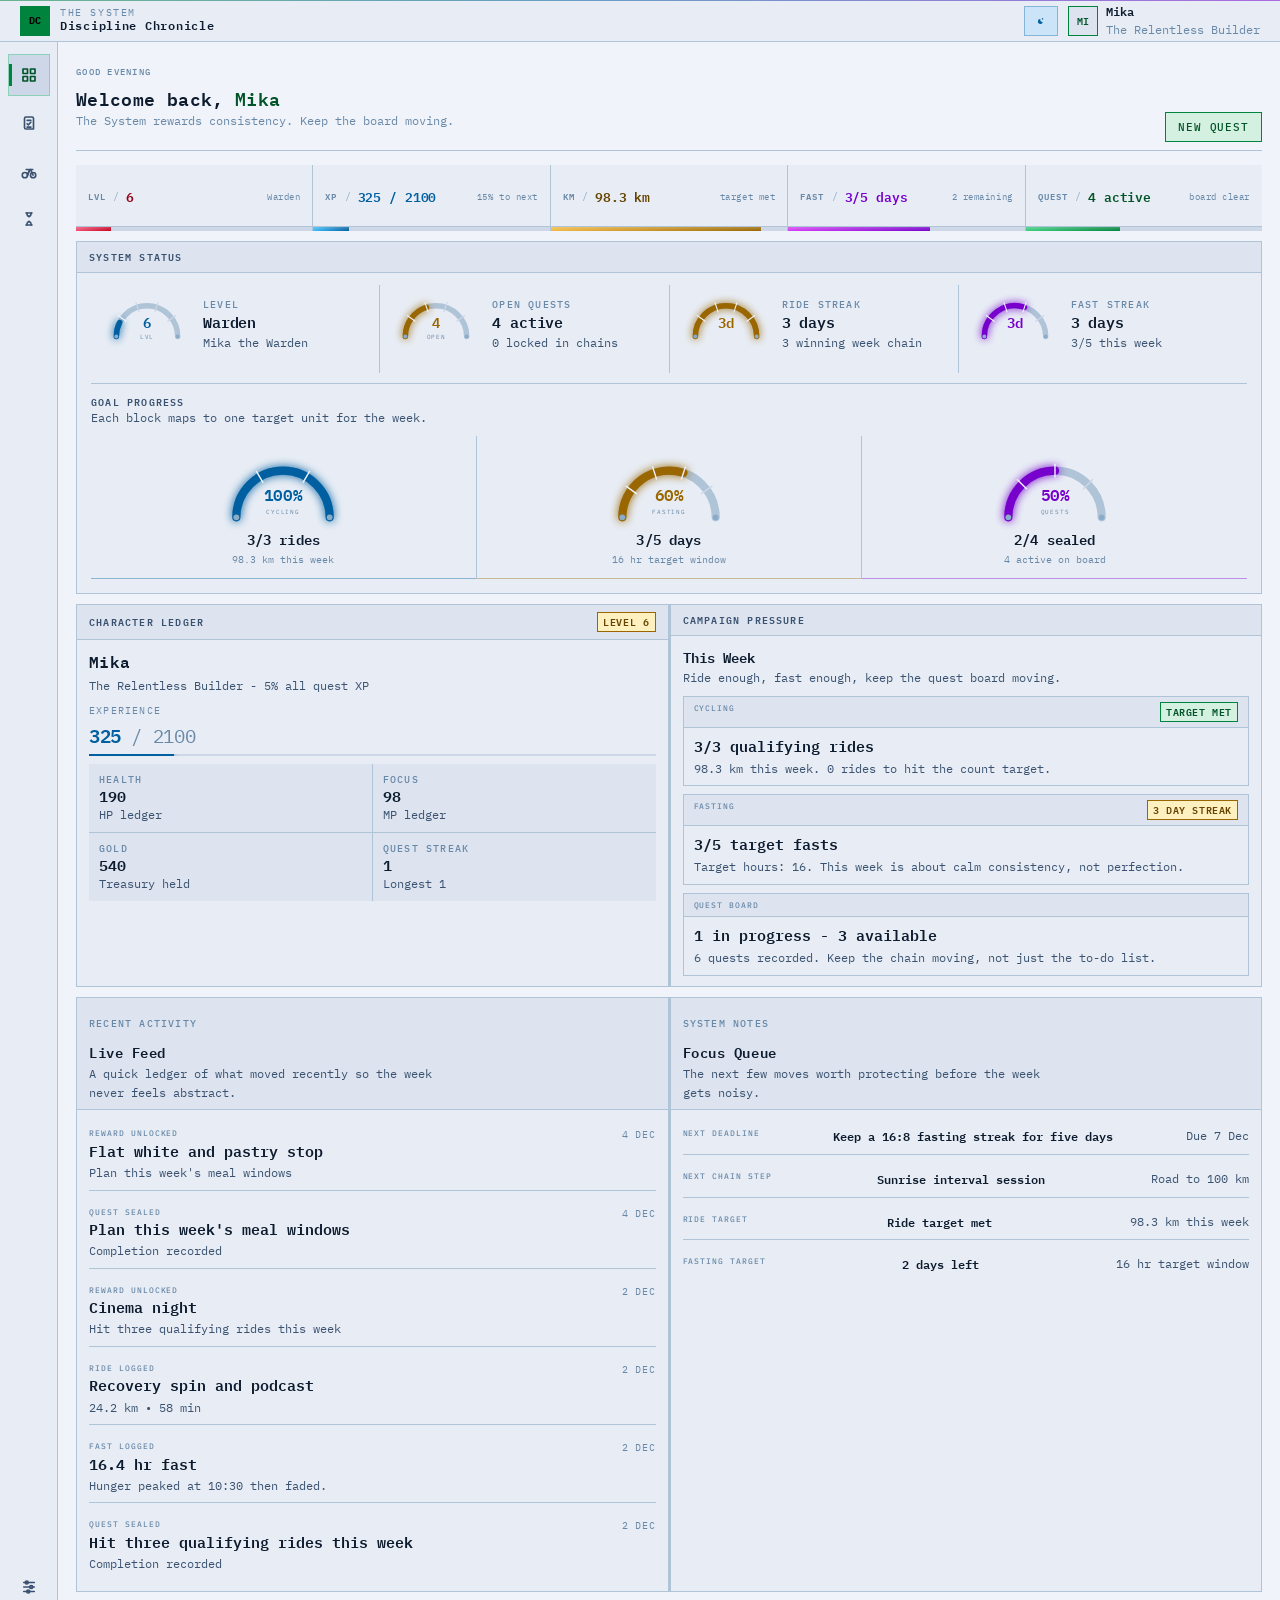
==== commit 5876233b: "wip" ====
--- a/index.html
+++ b/index.html
@@ -4,9 +4,6 @@
 <meta charset="UTF-8">
 <meta name="viewport" content="width=device-width, initial-scale=1.0">
 <title>Discipline Chronicle</title>
-<link rel="preconnect" href="https://fonts.googleapis.com">
-<link rel="preconnect" href="https://fonts.gstatic.com" crossorigin>
-<link href="https://fonts.googleapis.com/css2?family=DM+Mono:wght@300;400;500&family=DM+Sans:wght@300;400;500;600;700&display=swap" rel="stylesheet">
 <link rel="stylesheet" href="./app.css">
 </head>
 <body>
--- a/app.css
+++ b/app.css
@@ -1,2479 +1,875 @@
+@import url('https://fonts.googleapis.com/css2?family=IBM+Plex+Mono:ital,wght@0,300;0,400;0,500;0,600;1,400&family=IBM+Plex+Sans:wght@300;400;500;600&display=swap');
+
+* { box-sizing: border-box; }
+html, body { margin: 0; min-height: 100%; padding: 0; }
+
+/* ── DESIGN TOKENS ── */
 :root {
-  --bg-wood: #1e120a;
-  --bg-shadow: #120a06;
-  --bg-leather: #3b2416;
-  --bg-leather-deep: #24150d;
-  --bg-paper: #e8d9b0;
-  --bg-paper-dark: #d7c396;
-  --bg-paper-edge: #b49763;
-  --ink: #2d1d10;
-  --ink-soft: #5d4630;
-  --ink-faint: #8b7254;
-  --gold: #d5b05f;
-  --gold-bright: #f0d28f;
-  --wax-red: #7c2b21;
-  --wax-red-soft: #9a3d31;
-  --forest: #294233;
-  --midnight: #1e2942;
-  --line: rgba(59, 36, 22, 0.22);
-  --shadow: 0 18px 40px rgba(0, 0, 0, 0.28);
-  --radius-lg: 26px;
-  --radius-md: 18px;
-  --radius-sm: 12px;
-}
-
-* {
-  box-sizing: border-box;
-}
-
-html,
-body {
-  margin: 0;
-  min-height: 100%;
-}
-
-body {
-  font-family: "Spectral", serif;
-  color: var(--ink);
-  background:
-    radial-gradient(circle at top, rgba(255, 230, 170, 0.08), transparent 28%),
-    linear-gradient(180deg, rgba(0, 0, 0, 0.06), transparent 14%),
-    linear-gradient(135deg, var(--bg-wood), var(--bg-shadow));
-  line-height: 1.55;
-}
-
-.app-backdrop {
-  position: fixed;
-  inset: 0;
-  pointer-events: none;
-  background:
-    radial-gradient(circle at 20% 20%, rgba(245, 218, 158, 0.06), transparent 22%),
-    radial-gradient(circle at 80% 12%, rgba(213, 176, 95, 0.08), transparent 18%),
-    repeating-linear-gradient(
-      90deg,
-      rgba(255, 255, 255, 0.012),
-      rgba(255, 255, 255, 0.012) 2px,
-      transparent 2px,
-      transparent 10px
-    );
-}
-
-.app-shell {
-  position: relative;
-  z-index: 1;
-  max-width: 1480px;
-  margin: 0 auto;
-  padding: 28px 22px 42px;
-}
-
-.masthead {
-  display: grid;
-  grid-template-columns: auto 1fr;
-  gap: 18px;
-  align-items: center;
-  margin-bottom: 22px;
-  padding: 18px 22px;
-  background:
-    linear-gradient(145deg, rgba(86, 55, 31, 0.96), rgba(43, 27, 17, 0.98)),
-    linear-gradient(90deg, rgba(255, 255, 255, 0.03), transparent);
-  border: 1px solid rgba(213, 176, 95, 0.34);
-  border-radius: var(--radius-lg);
-  box-shadow: var(--shadow);
-  color: #f0e7d2;
-}
-
-.masthead-crest {
-  width: 74px;
-  height: 74px;
-  display: grid;
-  place-items: center;
-  border-radius: 50%;
-  background:
-    radial-gradient(circle at 30% 30%, var(--gold-bright), var(--gold)),
-    linear-gradient(135deg, rgba(255, 255, 255, 0.2), transparent);
-  color: #4c2c14;
-  font-family: "Cinzel", serif;
-  font-size: 1.6rem;
-  font-weight: 800;
-  box-shadow: inset 0 2px 8px rgba(255, 255, 255, 0.38), 0 8px 18px rgba(0, 0, 0, 0.26);
-}
-
-.masthead-kicker {
-  margin: 0 0 4px;
-  color: #e1c585;
-  font-family: "Cinzel", serif;
-  font-size: 0.76rem;
-  letter-spacing: 0.26em;
-  text-transform: uppercase;
-}
-
-.masthead h1 {
-  margin: 0;
-  font-family: "Cinzel", serif;
-  font-size: clamp(1.9rem, 4vw, 3rem);
-  letter-spacing: 0.04em;
-}
-
-.masthead-copy {
-  margin: 6px 0 0;
-  max-width: 68ch;
-  color: rgba(240, 231, 210, 0.84);
-  font-size: 1rem;
-}
-
-.journal-frame {
-  background:
-    linear-gradient(145deg, rgba(68, 43, 26, 0.96), rgba(30, 18, 10, 0.98));
-  border: 1px solid rgba(213, 176, 95, 0.28);
-  border-radius: 36px;
-  box-shadow: 0 30px 60px rgba(0, 0, 0, 0.34);
-  overflow: hidden;
-}
-
-.journal-nav {
-  display: flex;
-  flex-wrap: wrap;
-  gap: 10px;
-  padding: 18px 20px 0;
-  align-items: center;
-}
-
-.tab-ribbon,
-.primary-button,
-.secondary-button,
-.danger-button,
-.ghost-button,
-.icon-button,
-.state-pill,
-.reward-pill,
-.wax-badge {
-  font-family: "Cinzel", serif;
-}
-
-.tab-ribbon {
-  border: 0;
-  cursor: pointer;
-  color: #f6ecd5;
-  background: linear-gradient(180deg, rgba(111, 67, 40, 0.92), rgba(73, 42, 23, 0.92));
-  padding: 12px 16px;
-  border-radius: 18px 18px 0 0;
-  letter-spacing: 0.12em;
-  text-transform: uppercase;
-  font-size: 0.76rem;
-  transition: transform 120ms ease, filter 120ms ease;
-  box-shadow: inset 0 1px 0 rgba(255, 255, 255, 0.18);
-}
-
-.tab-ribbon:hover,
-.tab-ribbon:focus-visible {
-  transform: translateY(-1px);
-  filter: brightness(1.08);
-}
-
-.tab-ribbon.is-active {
-  background: linear-gradient(180deg, rgba(231, 210, 164, 0.96), rgba(214, 187, 129, 0.96));
-  color: #563219;
-}
-
-.journal-content {
-  padding: 20px;
-}
-
-.page-spread {
-  display: grid;
-  gap: 18px;
-  grid-template-columns: 1.05fr 1fr;
-}
-
-.page-spread.single {
-  grid-template-columns: 1fr;
-}
-
-.page {
-  position: relative;
-  background:
-    radial-gradient(circle at top left, rgba(255, 255, 255, 0.24), transparent 28%),
-    linear-gradient(180deg, rgba(255, 255, 255, 0.14), transparent 24%),
-    linear-gradient(180deg, var(--bg-paper), var(--bg-paper-dark));
-  border: 1px solid rgba(123, 91, 48, 0.34);
-  border-radius: 28px;
-  padding: 24px 24px 22px;
-  box-shadow: inset 0 1px 0 rgba(255, 255, 255, 0.42), inset 0 -10px 16px rgba(93, 70, 48, 0.04);
-  overflow: hidden;
-}
-
-.page::before {
-  content: "";
-  position: absolute;
-  inset: 0;
-  pointer-events: none;
-  background:
-    radial-gradient(circle at top right, rgba(255, 255, 255, 0.18), transparent 18%),
-    repeating-linear-gradient(
-      0deg,
-      rgba(102, 73, 40, 0.028),
-      rgba(102, 73, 40, 0.028) 1px,
-      transparent 1px,
-      transparent 14px
-    );
-  mix-blend-mode: multiply;
-}
-
-.page-title-row {
-  display: flex;
-  justify-content: space-between;
-  gap: 14px;
-  align-items: flex-start;
-  margin-bottom: 16px;
-  position: relative;
-  z-index: 1;
-}
-
-.page-kicker {
-  margin: 0 0 4px;
-  color: var(--wax-red);
-  font-family: "Cinzel", serif;
-  font-size: 0.74rem;
-  text-transform: uppercase;
-  letter-spacing: 0.18em;
-}
-
-.page-title {
-  margin: 0;
-  font-family: "Cinzel", serif;
-  font-size: clamp(1.3rem, 3vw, 2rem);
-  color: #3e2818;
-}
-
-.page-copy {
-  margin: 6px 0 0;
-  color: var(--ink-soft);
-  max-width: 66ch;
-}
-
-.stats-grid,
-.overview-grid,
-.settings-grid,
-.training-grid,
-.character-grid,
-.reward-grid {
-  display: grid;
-  gap: 14px;
-}
-
-.overview-grid {
-  grid-template-columns: 1.15fr 0.85fr;
-}
-
-.stats-grid {
-  grid-template-columns: repeat(4, minmax(0, 1fr));
-}
-
-.card,
-.summary-card,
-.chain-card,
-.quest-card,
-.training-card,
-.reward-card,
-.settings-card,
-.log-card {
-  position: relative;
-  z-index: 1;
-  background: rgba(255, 248, 231, 0.54);
-  border: 1px solid rgba(120, 86, 50, 0.24);
-  border-radius: var(--radius-md);
-  padding: 16px;
-  box-shadow: inset 0 1px 0 rgba(255, 255, 255, 0.36);
-}
-
-.summary-card {
-  background:
-    linear-gradient(145deg, rgba(255, 252, 244, 0.65), rgba(239, 225, 191, 0.66));
-}
-
-.summary-label,
-.label-inline,
-.section-label,
-.small-meta {
-  font-family: "Cinzel", serif;
-  letter-spacing: 0.12em;
-  text-transform: uppercase;
-  font-size: 0.72rem;
-}
-
-.summary-label,
-.section-label {
-  color: var(--ink-faint);
-  margin-bottom: 8px;
-}
-
-.summary-value {
-  font-family: "Cinzel", serif;
-  font-size: clamp(1.6rem, 3vw, 2.1rem);
-  color: #3d2414;
-}
-
-.summary-note,
-.muted-copy,
-.small-copy {
-  color: var(--ink-soft);
-}
-
-.small-copy {
-  font-size: 0.92rem;
-}
-
-.small-meta {
-  color: var(--ink-faint);
-}
-
-.progress-shell {
-  width: 100%;
-  height: 12px;
-  overflow: hidden;
-  border-radius: 999px;
-  background: rgba(93, 70, 48, 0.14);
-  border: 1px solid rgba(93, 70, 48, 0.12);
-}
-
-.progress-fill {
-  height: 100%;
-  border-radius: inherit;
-  background: linear-gradient(90deg, #8d6431, var(--gold), #e7d6a3);
-}
-
-.progress-fill.cycling {
-  background: linear-gradient(90deg, #39597b, #6e9bd1, #d8e4f3);
-}
-
-.progress-fill.fasting {
-  background: linear-gradient(90deg, #3f5f37, #72a263, #d8e7cf);
-}
-
-.section-stack {
-  display: grid;
-  gap: 14px;
-}
-
-.quest-list,
-.chain-list,
-.reward-list,
-.ride-list,
-.fast-list,
-.log-list {
-  display: grid;
-  gap: 12px;
-}
-
-.quest-card {
-  background: rgba(255, 249, 238, 0.72);
-}
-
-.quest-head,
-.reward-head,
-.log-head,
-.training-head {
-  display: flex;
-  justify-content: space-between;
-  gap: 10px;
-  align-items: flex-start;
-  margin-bottom: 10px;
-}
-
-.quest-title {
-  margin: 0;
-  font-family: "Cinzel", serif;
-  font-size: 1rem;
-  color: #3b2314;
-}
-
-.quest-desc,
-.chain-copy,
-.reward-copy,
-.log-copy,
-.training-copy {
-  margin: 6px 0 0;
-  color: var(--ink-soft);
-  font-size: 0.95rem;
-}
-
-.quest-meta,
-.reward-meta,
-.inline-list,
-.detail-list {
-  display: flex;
-  flex-wrap: wrap;
-  gap: 8px;
-}
-
-.meta-chip,
-.reward-pill,
-.state-pill,
-.inline-chip {
-  display: inline-flex;
-  align-items: center;
-  gap: 6px;
-  border-radius: 999px;
-  padding: 5px 9px;
-  font-size: 0.72rem;
-  letter-spacing: 0.08em;
-  text-transform: uppercase;
-}
-
-.meta-chip {
-  background: rgba(74, 55, 40, 0.08);
-  color: #4f3521;
-  border: 1px solid rgba(74, 55, 40, 0.12);
-}
-
-.category-health { color: #7d2c22; }
-.category-intelligence { color: #254f85; }
-.category-money { color: #735211; }
-.category-relationships { color: #5b2a6a; }
-
-.state-pill.available,
-.state-pill.locked {
-  background: rgba(115, 82, 17, 0.12);
-  color: #6a4b10;
-  border: 1px solid rgba(115, 82, 17, 0.18);
-}
-
-.state-pill.in_progress {
-  background: rgba(41, 66, 51, 0.12);
-  color: var(--forest);
-  border: 1px solid rgba(41, 66, 51, 0.2);
-}
-
-.state-pill.completed {
-  background: rgba(61, 92, 65, 0.14);
-  color: #35583f;
-  border: 1px solid rgba(61, 92, 65, 0.2);
-}
-
-.state-pill.failed {
-  background: rgba(124, 43, 33, 0.12);
-  color: var(--wax-red);
-  border: 1px solid rgba(124, 43, 33, 0.18);
-}
-
-.state-pill.abandoned {
-  background: rgba(93, 70, 48, 0.14);
-  color: #654c37;
-  border: 1px solid rgba(93, 70, 48, 0.18);
-}
-
-.wax-badge {
-  display: inline-flex;
-  align-items: center;
-  justify-content: center;
-  min-width: 74px;
-  padding: 8px 12px;
-  border-radius: 999px;
-  background: radial-gradient(circle at 30% 30%, #a34b3a, var(--wax-red));
-  color: #f7ede7;
-  letter-spacing: 0.12em;
-  text-transform: uppercase;
-  font-size: 0.72rem;
-  box-shadow: inset 0 1px 2px rgba(255, 255, 255, 0.18), 0 8px 16px rgba(77, 26, 21, 0.18);
-}
-
-.wax-badge.overdue {
-  background: radial-gradient(circle at 30% 30%, #bb6b53, #73251c);
-}
-
-.chain-card {
-  background: rgba(95, 70, 38, 0.08);
-}
-
-.chain-card h4,
-.training-card h4,
-.settings-card h4,
-.reward-card h4,
-.log-card h4,
-.summary-card h4 {
-  margin: 0;
-  font-family: "Cinzel", serif;
-  color: #3c2618;
-}
-
-.chain-progress-row,
-.metric-grid,
-.settings-row,
-.button-row,
-.bonus-list,
-.field-grid {
-  display: grid;
-  gap: 12px;
-}
-
-.metric-grid {
-  grid-template-columns: repeat(2, minmax(0, 1fr));
-}
-
-.field-grid.two {
-  grid-template-columns: repeat(2, minmax(0, 1fr));
-}
-
-.button-row {
-  grid-template-columns: repeat(auto-fit, minmax(140px, max-content));
-  align-items: start;
-}
-
-.quest-actions,
-.settings-actions,
-.training-actions,
-.reward-actions {
-  display: flex;
-  flex-wrap: wrap;
-  gap: 10px;
-  margin-top: 12px;
-}
-
-button,
-input,
-select,
-textarea {
-  font: inherit;
-}
-
-.primary-button,
-.secondary-button,
-.danger-button,
-.ghost-button,
-.icon-button {
-  cursor: pointer;
-  border: 0;
-  border-radius: 999px;
-  padding: 10px 16px;
-  transition: transform 120ms ease, filter 120ms ease, opacity 120ms ease;
-}
-
-.primary-button:hover,
-.secondary-button:hover,
-.danger-button:hover,
-.ghost-button:hover,
-.icon-button:hover,
-.primary-button:focus-visible,
-.secondary-button:focus-visible,
-.danger-button:focus-visible,
-.ghost-button:focus-visible,
-.icon-button:focus-visible {
-  transform: translateY(-1px);
-  filter: brightness(1.04);
-}
-
-.primary-button {
-  color: #452b14;
-  background: linear-gradient(180deg, var(--gold-bright), var(--gold));
-  box-shadow: inset 0 1px 0 rgba(255, 255, 255, 0.38);
-}
-
-.secondary-button {
-  color: #f9efda;
-  background: linear-gradient(180deg, rgba(111, 67, 40, 0.96), rgba(73, 42, 23, 0.96));
-}
-
-.danger-button {
-  color: #fbede8;
-  background: linear-gradient(180deg, var(--wax-red-soft), var(--wax-red));
-}
-
-.ghost-button {
-  color: #57381d;
-  background: rgba(255, 255, 255, 0.26);
-  border: 1px solid rgba(87, 56, 29, 0.12);
-}
-
-.icon-button {
-  color: #4d2f17;
-  background: rgba(255, 255, 255, 0.3);
-  border: 1px solid rgba(77, 47, 23, 0.14);
-}
-
-.form-shell {
-  display: grid;
-  gap: 14px;
-}
-
-.form-label {
-  display: block;
-  margin-bottom: 6px;
-  font-family: "Cinzel", serif;
-  font-size: 0.78rem;
-  color: var(--ink-soft);
-  letter-spacing: 0.12em;
-  text-transform: uppercase;
-}
-
-.text-input,
-.text-area,
-.select-input,
-.checkbox-panel {
-  width: 100%;
-  border-radius: 14px;
-  border: 1px solid rgba(93, 70, 48, 0.2);
-  background: rgba(255, 251, 243, 0.76);
-  color: var(--ink);
-  padding: 12px 13px;
-  box-shadow: inset 0 1px 0 rgba(255, 255, 255, 0.42);
-}
-
-.text-area {
-  min-height: 110px;
-  resize: vertical;
-}
-
-.checkbox-panel {
-  display: grid;
-  gap: 8px;
-  max-height: 220px;
-  overflow: auto;
-}
-
-.check-row {
-  display: flex;
-  gap: 10px;
-  align-items: flex-start;
-}
-
-.check-row input[type="checkbox"] {
-  margin-top: 4px;
-}
-
-.bonus-list {
-  margin-top: 10px;
-}
-
-.bonus-row {
-  display: grid;
-  grid-template-columns: auto 1fr;
-  gap: 10px;
-  align-items: start;
-}
-
-.bonus-row label {
-  color: var(--ink-soft);
-}
-
-.note-strip,
-.alert-strip {
-  padding: 12px 14px;
-  border-radius: 14px;
-  margin-bottom: 14px;
-  position: relative;
-  z-index: 1;
-}
-
-.note-strip {
-  background: rgba(213, 176, 95, 0.14);
-  border: 1px solid rgba(213, 176, 95, 0.24);
-}
-
-.alert-strip {
-  background: rgba(124, 43, 33, 0.1);
-  border: 1px solid rgba(124, 43, 33, 0.18);
-}
-
-.ledger-table {
-  width: 100%;
-  border-collapse: collapse;
-  position: relative;
-  z-index: 1;
-}
-
-.ledger-table th,
-.ledger-table td {
-  text-align: left;
-  padding: 10px 8px;
-  border-bottom: 1px solid rgba(93, 70, 48, 0.12);
-}
-
-.ledger-table th {
-  font-family: "Cinzel", serif;
-  font-size: 0.76rem;
-  color: var(--ink-soft);
-  letter-spacing: 0.12em;
-  text-transform: uppercase;
-}
-
-.empty-state {
-  position: relative;
-  z-index: 1;
-  padding: 28px 18px;
-  text-align: center;
-  color: var(--ink-soft);
-  border: 1px dashed rgba(93, 70, 48, 0.18);
-  border-radius: 18px;
-  background: rgba(255, 255, 255, 0.28);
-}
-
-.status-line {
-  display: flex;
-  flex-wrap: wrap;
-  gap: 8px 12px;
-  align-items: center;
-}
-
-.modal-backdrop {
-  position: fixed;
-  inset: 0;
-  background: rgba(24, 13, 8, 0.72);
-  display: grid;
-  place-items: center;
-  padding: 24px;
-  z-index: 20;
-}
-
-.modal {
-  width: min(880px, 100%);
-  max-height: calc(100vh - 48px);
-  overflow: auto;
-  background:
-    radial-gradient(circle at top left, rgba(255, 255, 255, 0.2), transparent 24%),
-    linear-gradient(180deg, #efe3be, #dbc89b);
-  border: 1px solid rgba(123, 91, 48, 0.28);
-  border-radius: 28px;
-  padding: 22px;
-  box-shadow: 0 26px 56px rgba(0, 0, 0, 0.36);
-}
-
-.modal-header {
-  display: flex;
-  justify-content: space-between;
-  gap: 12px;
-  align-items: flex-start;
-  margin-bottom: 16px;
-}
-
-.modal-title {
-  margin: 0;
-  font-family: "Cinzel", serif;
-  font-size: 1.35rem;
-}
-
-.modal-close {
-  border: 0;
-  background: transparent;
-  color: var(--ink-soft);
-  cursor: pointer;
-  font-size: 1.25rem;
-}
-
-.toast-stack {
-  position: fixed;
-  right: 18px;
-  bottom: 18px;
-  z-index: 25;
-  display: grid;
-  gap: 10px;
-}
-
-.toast {
-  min-width: 260px;
-  max-width: 420px;
-  padding: 12px 14px;
-  border-radius: 16px;
-  box-shadow: 0 16px 30px rgba(0, 0, 0, 0.24);
-  color: #fff8ef;
-}
-
-.toast.info {
-  background: linear-gradient(180deg, #6f4628, #472917);
-}
-
-.toast.success {
-  background: linear-gradient(180deg, #395640, #253729);
-}
-
-.toast.error {
-  background: linear-gradient(180deg, #8a3b31, #62231b);
-}
-
-.token-field {
-  font-family: "Spectral", serif;
-}
-
-a {
-  color: #4c6486;
-}
-
-@media (max-width: 1180px) {
-  .page-spread,
-  .overview-grid,
-  .training-grid,
-  .character-grid,
-  .settings-grid {
-    grid-template-columns: 1fr;
-  }
-
-  .stats-grid {
-    grid-template-columns: repeat(2, minmax(0, 1fr));
-  }
-}
-
-@media (max-width: 760px) {
-  .app-shell {
-    padding: 16px 12px 28px;
-  }
-
-  .masthead {
-    grid-template-columns: 1fr;
-    text-align: center;
-    justify-items: center;
-  }
-
-  .journal-nav {
-    padding: 14px 14px 0;
-  }
-
-  .journal-content {
-    padding: 14px;
-  }
-
-  .page {
-    padding: 18px 16px;
-  }
-
-  .field-grid.two,
-  .metric-grid,
-  .stats-grid {
-    grid-template-columns: 1fr;
-  }
-}
-
-/* Clean dashboard re-theme with a restrained cyberpunk accent. */
-:root {
-  --bg-wood: #edf2f8;
-  --bg-shadow: #e6ebf3;
-  --bg-leather: #ffffff;
-  --bg-leather-deep: #eef3fa;
-  --bg-paper: #ffffff;
-  --bg-paper-dark: #f8fbff;
-  --bg-paper-edge: #dbe3ef;
-  --ink: #141b2b;
-  --ink-soft: #61708a;
-  --ink-faint: #8c98ad;
-  --gold: #ff7a21;
-  --gold-bright: #ffb04c;
-  --wax-red: #f05863;
-  --wax-red-soft: #ff8571;
-  --forest: #159c76;
-  --midnight: #1c2437;
-  --line: rgba(20, 27, 43, 0.08);
-  --shadow: 0 24px 50px rgba(15, 23, 42, 0.08);
-  --radius-lg: 30px;
-  --radius-md: 22px;
-  --radius-sm: 16px;
-  --accent-orange: #ff7a21;
-  --accent-orange-soft: rgba(255, 122, 33, 0.14);
-  --accent-cyan: #2ed5de;
-  --accent-cyan-soft: rgba(46, 213, 222, 0.16);
-  --accent-violet: #896cff;
-  --accent-violet-soft: rgba(137, 108, 255, 0.16);
-  --accent-yellow: #ffd44d;
-}
-
-body {
-  font-family: "Space Grotesk", sans-serif;
-  color: var(--ink);
-  background:
-    radial-gradient(circle at 8% 16%, rgba(46, 213, 222, 0.18), transparent 20%),
-    radial-gradient(circle at 84% 10%, rgba(255, 122, 33, 0.16), transparent 18%),
-    linear-gradient(180deg, #edf2f8 0%, #f8f9fc 55%, #eef3f8 100%);
-}
-
-.app-backdrop {
-  background:
-    linear-gradient(rgba(255, 255, 255, 0.3), rgba(255, 255, 255, 0.3)),
-    linear-gradient(90deg, rgba(148, 163, 184, 0.08) 1px, transparent 1px),
-    linear-gradient(0deg, rgba(148, 163, 184, 0.08) 1px, transparent 1px),
-    radial-gradient(circle at 18% 24%, rgba(255, 122, 33, 0.1), transparent 24%),
-    radial-gradient(circle at 82% 16%, rgba(46, 213, 222, 0.1), transparent 24%);
-  background-size: auto, 64px 64px, 64px 64px, auto, auto;
-  opacity: 0.88;
-}
-
-.app-shell {
-  max-width: 1740px;
-  padding: 18px 18px 28px;
-}
-
-.masthead {
-  display: flex;
-  justify-content: space-between;
-  align-items: center;
-  gap: 18px;
-  margin-bottom: 18px;
-  padding: 16px 20px;
-  background: rgba(255, 255, 255, 0.78);
-  border: 1px solid rgba(20, 27, 43, 0.08);
-  border-radius: var(--radius-lg);
-  box-shadow: 0 20px 40px rgba(15, 23, 42, 0.06);
-  backdrop-filter: blur(16px);
-  color: var(--ink);
-}
-
-.masthead-crest {
-  width: 60px;
-  height: 60px;
-  border-radius: 20px;
-  background: linear-gradient(145deg, #11192b, #273048);
-  color: #ffffff;
-  font-family: "Orbitron", sans-serif;
-  font-size: 1.1rem;
-  letter-spacing: 0.12em;
-  box-shadow:
-    0 14px 28px rgba(15, 23, 42, 0.15),
-    inset 0 1px 0 rgba(255, 255, 255, 0.22);
-}
-
-.masthead-kicker,
-.page-kicker,
-.summary-label,
-.section-label,
-.small-meta,
-.form-label,
-.sidebar-footer {
-  font-family: "Orbitron", sans-serif;
-  letter-spacing: 0.18em;
-}
-
-.masthead-kicker {
-  color: var(--accent-orange);
-  font-size: 0.72rem;
-}
-
-.masthead h1,
-.dashboard-title,
-.page-title,
-.modal-title,
-.quest-title,
-.chain-card h4,
-.training-card h4,
-.settings-card h4,
-.reward-card h4,
-.log-card h4,
-.summary-value,
-.rail-metrics strong {
-  font-family: "Orbitron", sans-serif;
-  color: var(--ink);
-}
-
-.masthead h1 {
-  font-size: clamp(1.35rem, 2vw, 1.9rem);
-}
-
-.masthead-copy {
-  margin-top: 8px;
-  color: var(--ink-soft);
-}
-
-.dashboard-shell {
-  display: grid;
-  grid-template-columns: 92px minmax(0, 1fr) 320px;
-  gap: 18px;
-  align-items: start;
-}
-
-.dashboard-sidebar {
-  position: sticky;
-  top: 18px;
-  display: flex;
-  flex-direction: column;
-  align-items: center;
-  gap: 16px;
-  min-height: calc(100vh - 120px);
-  padding: 18px 12px;
-  background: rgba(255, 255, 255, 0.8);
-  border: 1px solid rgba(20, 27, 43, 0.08);
-  border-radius: var(--radius-lg);
-  box-shadow: var(--shadow);
-  backdrop-filter: blur(16px);
-}
-
-.sidebar-logo {
-  width: 54px;
-  height: 54px;
-  display: grid;
-  place-items: center;
-  border-radius: 18px;
-  background: linear-gradient(135deg, var(--accent-orange), var(--gold-bright));
-  color: #ffffff;
-  font-family: "Orbitron", sans-serif;
-  font-size: 0.98rem;
-  letter-spacing: 0.14em;
-  box-shadow:
-    0 14px 28px rgba(255, 122, 33, 0.24),
-    inset 0 1px 0 rgba(255, 255, 255, 0.28);
-}
-
-.sidebar-nav {
-  width: 100%;
-  display: grid;
-  gap: 12px;
-}
-
-.sidebar-tab {
-  width: 100%;
-  aspect-ratio: 1;
-  display: grid;
-  place-items: center;
-  gap: 0;
-  padding: 0;
-  border: 1px solid rgba(20, 27, 43, 0.08);
-  border-radius: 20px;
-  background: linear-gradient(180deg, rgba(252, 253, 255, 0.98), rgba(241, 245, 251, 0.96));
-  color: var(--ink-soft);
-  box-shadow: inset 0 1px 0 rgba(255, 255, 255, 0.85);
-}
-
-.sidebar-tab.is-active {
-  background: linear-gradient(135deg, var(--accent-orange), var(--gold-bright));
-  border-color: rgba(255, 122, 33, 0.24);
-  color: #ffffff;
-  box-shadow:
-    0 14px 24px rgba(255, 122, 33, 0.22),
-    inset 0 1px 0 rgba(255, 255, 255, 0.24);
-}
-
-.sidebar-tab-icon {
-  font-family: "Space Grotesk", sans-serif;
-  font-size: 1.12rem;
-  font-weight: 700;
-}
-
-.sidebar-tab-label {
-  display: none;
-}
-
-.sidebar-footer {
-  margin-top: auto;
-  color: rgba(97, 112, 138, 0.8);
-  font-size: 0.64rem;
-  text-transform: uppercase;
-  writing-mode: vertical-rl;
-  transform: rotate(180deg);
-}
-
-.dashboard-main {
-  min-width: 0;
-  display: grid;
-  gap: 18px;
-}
-
-.dashboard-header,
-.page,
-.card,
-.summary-card,
-.chain-card,
-.quest-card,
-.training-card,
-.reward-card,
-.settings-card,
-.log-card,
-.rail-card,
-.journal-frame.dashboard-onboarding {
-  background: linear-gradient(180deg, rgba(255, 255, 255, 0.97), rgba(248, 251, 255, 0.95));
-  border: 1px solid rgba(20, 27, 43, 0.08);
-  border-radius: 28px;
-  box-shadow:
-    0 20px 40px rgba(15, 23, 42, 0.06),
-    inset 0 1px 0 rgba(255, 255, 255, 0.82);
-}
-
-.dashboard-header {
-  display: flex;
-  justify-content: space-between;
-  align-items: flex-start;
-  gap: 20px;
-  padding: 24px 28px;
-}
-
-.dashboard-greeting {
-  margin: 0 0 8px;
-  color: var(--accent-orange);
-  font-family: "Orbitron", sans-serif;
-  font-size: 0.72rem;
-  letter-spacing: 0.22em;
-  text-transform: uppercase;
-}
-
-.dashboard-title {
-  margin: 0;
-  font-size: clamp(2rem, 3.4vw, 3rem);
-  line-height: 1.04;
-}
-
-.dashboard-copy {
-  margin: 10px 0 0;
-  max-width: 56ch;
-  color: var(--ink-soft);
-  font-size: 1rem;
-}
-
-.dashboard-actions {
-  display: flex;
-  flex-wrap: wrap;
-  gap: 12px;
-}
-
-.dashboard-chip {
-  min-height: 46px;
-  padding-inline: 18px;
-}
-
-.dashboard-content {
-  display: grid;
-  gap: 18px;
-  min-width: 0;
-}
-
-.dashboard-rail {
-  display: grid;
-  gap: 16px;
-}
-
-.page {
-  padding: 26px;
-  overflow: visible;
-}
-
-.page::before {
-  display: none;
-}
-
-.page-title-row {
-  margin-bottom: 18px;
-}
-
-.page-kicker {
-  color: var(--accent-orange);
-  font-size: 0.7rem;
-}
-
-.page-title {
-  font-size: clamp(1.25rem, 2vw, 1.75rem);
-}
-
-.page-copy,
-.quest-desc,
-.chain-copy,
-.reward-copy,
-.log-copy,
-.training-copy,
-.small-copy,
-.summary-note,
-.muted-copy,
-.rail-location {
-  color: var(--ink-soft);
-}
-
-.stats-grid {
-  grid-template-columns: repeat(4, minmax(0, 1fr));
-  gap: 16px;
-}
-
-.stats-grid .summary-card {
-  position: relative;
-  min-height: 176px;
-  padding: 22px;
-  border: 0;
-  overflow: hidden;
-  color: #ffffff;
-  box-shadow: 0 24px 46px rgba(15, 23, 42, 0.12);
-}
-
-.stats-grid .summary-card::before {
-  content: "";
-  position: absolute;
-  inset: 0;
-  background:
-    radial-gradient(circle at top right, rgba(255, 255, 255, 0.22), transparent 24%),
-    repeating-radial-gradient(circle at 10% 20%, rgba(255, 255, 255, 0.12), rgba(255, 255, 255, 0.12) 2px, transparent 2px, transparent 20px);
-  opacity: 0.42;
-}
-
-.stats-grid .summary-card > * {
-  position: relative;
-  z-index: 1;
-}
-
-.stats-grid .summary-card:nth-child(1) {
-  background: linear-gradient(135deg, #3ed1dc, #57aabc);
-}
-
-.stats-grid .summary-card:nth-child(2) {
-  background: linear-gradient(135deg, var(--accent-orange), var(--gold-bright));
-}
-
-.stats-grid .summary-card:nth-child(3) {
-  background: linear-gradient(135deg, #f1657c, #ff9263);
-}
-
-.stats-grid .summary-card:nth-child(4) {
-  background: linear-gradient(135deg, var(--accent-violet), #6f8cff);
-}
-
-.stats-grid .summary-label,
-.stats-grid .summary-note {
-  color: rgba(255, 255, 255, 0.82);
-}
-
-.stats-grid .summary-value {
-  color: #ffffff;
-  font-size: clamp(2rem, 3vw, 2.8rem);
-}
-
-.summary-card {
-  background: linear-gradient(180deg, #ffffff, #f9fbff);
-}
-
-.summary-value {
-  font-size: clamp(1.5rem, 2.4vw, 2rem);
-}
-
-.section-stack,
-.reward-list,
-.log-list,
-.ride-list,
-.fast-list {
-  gap: 14px;
-}
-
-.metric-grid {
-  gap: 12px;
-}
-
-.card,
-.summary-card,
-.chain-card,
-.quest-card,
-.training-card,
-.reward-card,
-.settings-card,
-.log-card,
-.rail-card {
-  padding: 18px;
-}
-
-.chain-card {
-  background: linear-gradient(135deg, rgba(137, 108, 255, 0.08), rgba(255, 255, 255, 0.96));
-}
-
-.quest-title {
-  font-size: 1.04rem;
-}
-
-.detail-list,
-.inline-list,
-.quest-meta,
-.reward-meta {
-  gap: 10px;
-}
-
-.meta-chip,
-.reward-pill,
-.state-pill,
-.inline-chip {
-  padding: 7px 11px;
-  border-radius: 999px;
-  border: 1px solid transparent;
-  font-size: 0.74rem;
-  font-weight: 600;
-  text-transform: uppercase;
-  letter-spacing: 0.08em;
-}
-
-.meta-chip {
-  background: rgba(20, 27, 43, 0.06);
-  color: var(--ink);
-  border-color: rgba(20, 27, 43, 0.08);
-}
-
-.meta-chip.category-health {
-  background: rgba(240, 88, 99, 0.1);
-  color: #c2424c;
-  border-color: rgba(240, 88, 99, 0.16);
-}
-
-.meta-chip.category-intelligence {
-  background: rgba(46, 213, 222, 0.12);
-  color: #157a84;
-  border-color: rgba(46, 213, 222, 0.18);
-}
-
-.meta-chip.category-money {
-  background: rgba(255, 122, 33, 0.12);
-  color: #d06213;
-  border-color: rgba(255, 122, 33, 0.18);
-}
-
-.meta-chip.category-relationships {
-  background: rgba(137, 108, 255, 0.12);
-  color: #6e57d8;
-  border-color: rgba(137, 108, 255, 0.18);
-}
-
-.state-pill.available {
-  background: rgba(148, 163, 184, 0.12);
-  color: #5c6d82;
-  border-color: rgba(148, 163, 184, 0.18);
-}
-
-.state-pill.locked {
-  background: rgba(137, 108, 255, 0.1);
-  color: #6e57d8;
-  border-color: rgba(137, 108, 255, 0.18);
-}
-
-.state-pill.in_progress {
-  background: rgba(46, 213, 222, 0.12);
-  color: #177a84;
-  border-color: rgba(46, 213, 222, 0.24);
-}
-
-.state-pill.completed {
-  background: rgba(21, 156, 118, 0.13);
-  color: #127657;
-  border-color: rgba(21, 156, 118, 0.24);
-}
-
-.state-pill.failed {
-  background: rgba(240, 88, 99, 0.12);
-  color: #c2424c;
-  border-color: rgba(240, 88, 99, 0.24);
-}
-
-.state-pill.abandoned {
-  background: rgba(255, 122, 33, 0.12);
-  color: #d06213;
-  border-color: rgba(255, 122, 33, 0.22);
-}
-
-.wax-badge {
-  background: linear-gradient(135deg, var(--accent-orange), var(--gold-bright));
-  color: #ffffff;
-  box-shadow: none;
-  font-family: "Orbitron", sans-serif;
-}
-
-.wax-badge.overdue {
-  background: linear-gradient(135deg, var(--wax-red), var(--wax-red-soft));
-}
-
-.progress-shell {
-  height: 10px;
-  background: rgba(20, 27, 43, 0.08);
-  border: 0;
-}
-
-.progress-fill {
-  background: linear-gradient(90deg, var(--accent-orange), var(--accent-cyan));
-}
-
-.progress-fill.cycling {
-  background: linear-gradient(90deg, var(--accent-cyan), #78e7ee);
-}
-
-.progress-fill.fasting {
-  background: linear-gradient(90deg, var(--accent-orange), var(--accent-yellow));
-}
-
-.primary-button,
-.secondary-button,
-.danger-button,
-.ghost-button,
-.icon-button {
-  min-height: 44px;
-  padding: 11px 16px;
-  border-radius: 16px;
-  font-family: "Orbitron", sans-serif;
-  font-size: 0.8rem;
-  letter-spacing: 0.14em;
-  text-transform: uppercase;
-}
-
-.primary-button {
-  color: #ffffff;
-  background: linear-gradient(135deg, var(--accent-orange), var(--gold-bright));
-  box-shadow: 0 12px 24px rgba(255, 122, 33, 0.2);
-}
-
-.secondary-button {
-  color: var(--ink);
-  background: linear-gradient(180deg, rgba(255, 255, 255, 0.96), rgba(241, 245, 251, 0.94));
-  border: 1px solid rgba(20, 27, 43, 0.08);
-}
-
-.danger-button {
-  color: #ffffff;
-  background: linear-gradient(135deg, var(--wax-red), var(--wax-red-soft));
-  box-shadow: 0 12px 24px rgba(240, 88, 99, 0.16);
-}
-
-.ghost-button,
-.icon-button {
-  color: var(--ink-soft);
-  background: rgba(20, 27, 43, 0.04);
-  border: 1px solid rgba(20, 27, 43, 0.08);
-}
-
-.text-input,
-.text-area,
-.select-input,
-.checkbox-panel {
-  border: 1px solid rgba(20, 27, 43, 0.12);
-  background: rgba(255, 255, 255, 0.96);
-  color: var(--ink);
-  box-shadow: inset 0 1px 0 rgba(255, 255, 255, 0.85);
-}
-
-.text-input:focus,
-.text-area:focus,
-.select-input:focus {
-  outline: 2px solid rgba(46, 213, 222, 0.16);
-  border-color: rgba(46, 213, 222, 0.6);
-}
-
-.checkbox-panel {
-  background: rgba(248, 250, 255, 0.96);
-}
-
-.note-strip {
-  background: rgba(255, 122, 33, 0.08);
-  border: 1px solid rgba(255, 122, 33, 0.16);
-}
-
-.alert-strip {
-  background: rgba(240, 88, 99, 0.08);
-  border: 1px solid rgba(240, 88, 99, 0.16);
-}
-
-.empty-state {
-  border: 1px dashed rgba(20, 27, 43, 0.14);
-  background: rgba(248, 250, 255, 0.82);
-  color: var(--ink-soft);
-}
-
-.modal-backdrop {
-  background: rgba(15, 23, 42, 0.36);
-  backdrop-filter: blur(10px);
-}
-
-.modal {
-  background: linear-gradient(180deg, #fcfdff, #f3f7fc);
-  border: 1px solid rgba(20, 27, 43, 0.08);
-}
-
-.modal-close {
-  color: var(--ink-soft);
-}
-
-.toast {
-  color: var(--ink);
-  border: 1px solid rgba(20, 27, 43, 0.08);
-  box-shadow: 0 18px 34px rgba(15, 23, 42, 0.12);
-}
-
-.toast.info {
-  background: linear-gradient(135deg, rgba(46, 213, 222, 0.12), rgba(255, 255, 255, 0.98));
-}
-
-.toast.success {
-  background: linear-gradient(135deg, rgba(21, 156, 118, 0.12), rgba(255, 255, 255, 0.98));
-}
-
-.toast.error {
-  background: linear-gradient(135deg, rgba(240, 88, 99, 0.12), rgba(255, 255, 255, 0.98));
-}
-
-.token-field {
-  font-family: "Space Grotesk", sans-serif;
-}
-
-a {
-  color: #2b7c85;
-}
-
-.rail-profile {
-  display: flex;
-  align-items: center;
-  gap: 14px;
-}
-
-.rail-avatar {
-  width: 64px;
-  height: 64px;
-  display: grid;
-  place-items: center;
-  border-radius: 22px;
-  background: linear-gradient(145deg, #11192b, #273048);
-  color: #ffffff;
-  font-family: "Orbitron", sans-serif;
-  font-size: 1.12rem;
-  letter-spacing: 0.08em;
-  box-shadow: 0 14px 28px rgba(15, 23, 42, 0.14);
-}
-
-.rail-profile h3 {
-  margin: 0;
-  font-family: "Orbitron", sans-serif;
-  font-size: 1.08rem;
-}
-
-.rail-profile p {
-  margin: 4px 0 0;
-  color: var(--ink-soft);
-}
-
-.rail-metrics {
-  display: grid;
-  grid-template-columns: repeat(3, minmax(0, 1fr));
-  gap: 12px;
-}
-
-.rail-metrics > div,
-.rail-goal-card,
-.rail-schedule-item {
-  background: rgba(20, 27, 43, 0.03);
-  border: 1px solid rgba(20, 27, 43, 0.06);
-  border-radius: 20px;
-}
-
-.rail-metrics > div {
-  padding: 14px 10px;
-  text-align: center;
-}
-
-.rail-metrics strong {
-  display: block;
-  font-size: 1.45rem;
-}
-
-.rail-metrics span {
-  font-size: 0.82rem;
-  color: var(--ink-soft);
-}
-
-.rail-goal-list,
-.rail-schedule-list {
-  display: grid;
-  gap: 12px;
-}
-
-.rail-goal-card {
-  display: flex;
-  justify-content: space-between;
-  align-items: center;
-  gap: 12px;
-  padding: 15px 16px;
-}
-
-.rail-goal-label {
-  margin-bottom: 6px;
-  color: var(--ink-faint);
-  font-family: "Orbitron", sans-serif;
-  font-size: 0.68rem;
-  letter-spacing: 0.16em;
-  text-transform: uppercase;
-}
-
-.rail-goal-value {
-  color: var(--ink);
-  font-weight: 700;
-}
-
-.goal-ring {
-  --goal-color: var(--accent-orange);
-  width: 76px;
-  aspect-ratio: 1;
-  position: relative;
-  display: grid;
-  place-items: center;
-  border-radius: 50%;
-  background: conic-gradient(var(--goal-color) calc(var(--goal-progress) * 1%), rgba(148, 163, 184, 0.18) 0);
-  flex-shrink: 0;
-}
-
-.goal-ring::before {
-  content: "";
-  position: absolute;
-  inset: 8px;
-  border-radius: 50%;
-  background: #ffffff;
-  box-shadow: inset 0 0 0 1px rgba(20, 27, 43, 0.06);
-}
-
-.goal-ring span {
-  position: relative;
-  z-index: 1;
-  color: var(--ink);
-  font-family: "Orbitron", sans-serif;
-  font-size: 0.82rem;
-}
-
-.accent-cyan {
-  --goal-color: var(--accent-cyan);
-}
-
-.accent-orange {
-  --goal-color: var(--accent-orange);
-}
-
-.accent-violet {
-  --goal-color: var(--accent-violet);
-}
-
-.rail-schedule-item {
-  display: flex;
-  justify-content: space-between;
-  align-items: center;
-  gap: 12px;
-  padding: 14px 16px;
-}
-
-.rail-schedule-item strong {
-  display: block;
-  margin-bottom: 4px;
-  color: var(--ink);
-}
-
-.rail-schedule-item span,
-.rail-schedule-item time {
-  color: var(--ink-soft);
-  font-size: 0.84rem;
-}
-
-.dashboard-onboarding {
-  background: rgba(255, 255, 255, 0.86);
-  border: 1px solid rgba(20, 27, 43, 0.08);
-}
-
-@media (max-width: 1450px) {
-  .dashboard-shell {
-    grid-template-columns: 92px minmax(0, 1fr);
-  }
-
-  .dashboard-rail {
-    grid-column: 2;
-    grid-template-columns: repeat(3, minmax(0, 1fr));
-  }
-}
-
-@media (max-width: 1180px) {
-  .dashboard-rail {
-    grid-template-columns: repeat(2, minmax(0, 1fr));
-  }
-
-  .stats-grid {
-    grid-template-columns: repeat(2, minmax(0, 1fr));
-  }
-}
-
-@media (max-width: 980px) {
-  .app-shell {
-    padding: 14px 12px 22px;
-  }
-
-  .masthead {
-    flex-direction: column;
-    align-items: flex-start;
-    text-align: left;
-  }
-
-  .dashboard-shell {
-    grid-template-columns: 1fr;
-  }
-
-  .dashboard-sidebar {
-    position: relative;
-    top: auto;
-    min-height: 0;
-    flex-direction: row;
-    justify-content: space-between;
-    align-items: center;
-    padding: 14px 16px;
-  }
-
-  .sidebar-nav {
-    width: auto;
-    display: flex;
-    flex-wrap: wrap;
-    justify-content: center;
-  }
-
-  .sidebar-tab {
-    width: auto;
-    min-width: 118px;
-    min-height: 52px;
-    aspect-ratio: auto;
-    padding: 0 14px;
-    grid-auto-flow: column;
-    gap: 10px;
-  }
-
-  .sidebar-tab-label {
-    display: inline;
-    font-size: 0.76rem;
-    font-weight: 600;
-  }
-
-  .sidebar-footer {
-    writing-mode: horizontal-tb;
-    transform: none;
-    margin-top: 0;
-  }
-
-  .dashboard-header {
-    flex-direction: column;
-  }
-
-  .dashboard-rail {
-    grid-column: auto;
-    grid-template-columns: 1fr;
-  }
-}
-
-@media (max-width: 760px) {
-  .masthead {
-    padding: 14px 16px;
-  }
-
-  .page,
-  .card,
-  .summary-card,
-  .chain-card,
-  .quest-card,
-  .training-card,
-  .reward-card,
-  .settings-card,
-  .log-card,
-  .rail-card,
-  .dashboard-header {
-    border-radius: 24px;
-  }
-
-  .page,
-  .dashboard-header {
-    padding: 18px;
-  }
-
-  .sidebar-nav {
-    width: 100%;
-  }
-
-  .sidebar-tab {
-    min-width: calc(50% - 8px);
-  }
-
-  .rail-metrics {
-    grid-template-columns: repeat(3, minmax(0, 1fr));
-  }
-}
-
-@media (max-width: 620px) {
-  .stats-grid,
-  .metric-grid,
-  .rail-metrics {
-    grid-template-columns: 1fr;
-  }
-
-  .sidebar-tab {
-    min-width: 100%;
-  }
-}
-
-/* Solo Leveling-inspired final override */
-:root {
-  --bg-wood: #05070f;
-  --bg-shadow: #080d18;
-  --bg-leather: rgba(12, 17, 31, 0.92);
-  --bg-leather-deep: rgba(8, 11, 22, 0.96);
-  --bg-paper: rgba(13, 18, 34, 0.96);
-  --bg-paper-dark: rgba(8, 12, 24, 0.98);
-  --bg-paper-edge: rgba(126, 156, 255, 0.16);
-  --ink: #eef4ff;
-  --ink-soft: #a7b5d4;
-  --ink-faint: #7285b1;
-  --gold: #6db5ff;
-  --gold-bright: #b7d2ff;
-  --wax-red: #4c5ce8;
-  --wax-red-soft: #8167ff;
-  --forest: #4bc0ff;
-  --midnight: #050915;
-  --line: rgba(137, 165, 255, 0.12);
-  --shadow: 0 24px 60px rgba(0, 0, 0, 0.45);
-  --accent-blue: #5ac8ff;
-  --accent-blue-soft: rgba(90, 200, 255, 0.16);
-  --accent-violet: #8a6cff;
-  --accent-violet-soft: rgba(138, 108, 255, 0.16);
-  --accent-steel: #d5deff;
-}
-
-body {
-  font-family: "Manrope", sans-serif;
-  color: var(--ink);
-  background:
-    radial-gradient(circle at 18% 18%, rgba(90, 200, 255, 0.16), transparent 24%),
-    radial-gradient(circle at 82% 12%, rgba(138, 108, 255, 0.16), transparent 22%),
-    radial-gradient(circle at 50% 120%, rgba(86, 110, 196, 0.2), transparent 36%),
-    linear-gradient(180deg, #03050b 0%, #070b14 50%, #04070f 100%);
-}
-
-.app-backdrop {
-  background:
-    linear-gradient(180deg, rgba(6, 10, 20, 0.3), rgba(6, 10, 20, 0.5)),
-    radial-gradient(circle at 20% 20%, rgba(90, 200, 255, 0.12), transparent 22%),
-    radial-gradient(circle at 80% 14%, rgba(138, 108, 255, 0.14), transparent 22%),
-    linear-gradient(90deg, rgba(145, 170, 255, 0.04) 1px, transparent 1px),
-    linear-gradient(0deg, rgba(145, 170, 255, 0.04) 1px, transparent 1px);
-  background-size: auto, auto, auto, 56px 56px, 56px 56px;
-  opacity: 1;
-}
-
-.masthead,
-.dashboard-sidebar,
-.dashboard-header,
-.page,
-.card,
-.summary-card,
-.chain-card,
-.quest-card,
-.training-card,
-.reward-card,
-.settings-card,
-.log-card,
-.rail-card,
-.journal-frame.dashboard-onboarding,
-.modal {
-  background:
-    linear-gradient(180deg, rgba(16, 23, 43, 0.94), rgba(8, 13, 26, 0.96)),
-    linear-gradient(145deg, rgba(255, 255, 255, 0.04), transparent 42%);
-  border: 1px solid rgba(120, 145, 255, 0.16);
-  box-shadow:
-    0 24px 64px rgba(0, 0, 0, 0.34),
-    inset 0 1px 0 rgba(190, 215, 255, 0.08);
-  color: var(--ink);
-}
-
-.masthead {
-  background:
-    radial-gradient(circle at 14% 40%, rgba(90, 200, 255, 0.1), transparent 18%),
-    linear-gradient(135deg, rgba(17, 25, 47, 0.95), rgba(7, 11, 22, 0.97));
-}
-
-.masthead-crest {
-  background:
-    radial-gradient(circle at 30% 30%, rgba(216, 235, 255, 0.95), rgba(86, 132, 255, 0.75) 36%, rgba(15, 24, 58, 0.96) 72%),
-    linear-gradient(135deg, rgba(255, 255, 255, 0.14), transparent);
-  color: #f7fbff;
-  font-family: "Cormorant Garamond", serif;
-  font-size: 1.55rem;
-  font-weight: 700;
-  letter-spacing: 0.08em;
-}
-
-.masthead-kicker,
-.page-kicker,
-.summary-label,
-.section-label,
-.small-meta,
-.form-label,
-.sidebar-footer,
-.rail-goal-label,
-.dashboard-greeting {
-  font-family: "Manrope", sans-serif;
-  font-weight: 700;
-  letter-spacing: 0.18em;
-  text-transform: uppercase;
-}
-
-.masthead-kicker,
-.page-kicker,
-.dashboard-greeting {
-  color: #90b8ff;
-}
-
-.masthead h1,
-.dashboard-title,
-.page-title,
-.modal-title,
-.quest-title,
-.chain-card h4,
-.training-card h4,
-.settings-card h4,
-.reward-card h4,
-.log-card h4,
-.rail-profile h3 {
-  font-family: "Cormorant Garamond", serif;
-  font-weight: 700;
-  letter-spacing: 0.01em;
-  color: #f7faff;
-}
-
-.masthead h1 {
-  font-size: clamp(1.9rem, 3vw, 2.65rem);
-  line-height: 1.04;
-}
-
-.masthead-copy,
-.dashboard-copy,
-.page-copy,
-.quest-desc,
-.chain-copy,
-.reward-copy,
-.log-copy,
-.training-copy,
-.small-copy,
-.summary-note,
-.muted-copy,
-.rail-location,
-.rail-profile p,
-.rail-metrics span,
-.rail-schedule-item span,
-.rail-schedule-item time {
-  color: var(--ink-soft);
-}
-
-.dashboard-title {
-  font-size: clamp(2.25rem, 4vw, 3.3rem);
-  line-height: 1.02;
-  max-width: 16ch;
-}
-
-.dashboard-copy {
-  max-width: 60ch;
-}
-
-.sidebar-logo {
-  background:
-    radial-gradient(circle at 35% 35%, rgba(222, 239, 255, 0.95), rgba(93, 145, 255, 0.82) 34%, rgba(19, 30, 64, 0.98) 68%),
-    linear-gradient(135deg, rgba(255, 255, 255, 0.16), transparent);
-  color: #f8fbff;
-  font-family: "Cormorant Garamond", serif;
-  font-size: 1.35rem;
-  font-weight: 700;
-}
-
-.sidebar-tab {
-  background: linear-gradient(180deg, rgba(18, 26, 48, 0.96), rgba(9, 14, 28, 0.98));
-  border: 1px solid rgba(126, 156, 255, 0.12);
-  color: var(--ink-soft);
-}
-
-.sidebar-tab.is-active {
-  background:
-    radial-gradient(circle at 30% 24%, rgba(146, 174, 255, 0.34), transparent 48%),
-    linear-gradient(180deg, rgba(52, 71, 143, 0.92), rgba(20, 28, 63, 0.98));
-  border-color: rgba(144, 184, 255, 0.4);
-  color: #f7faff;
-  box-shadow:
-    0 0 0 1px rgba(138, 108, 255, 0.12),
-    0 18px 34px rgba(42, 56, 126, 0.38),
-    inset 0 0 24px rgba(117, 155, 255, 0.14);
-}
-
-.sidebar-tab-icon {
-  width: 24px;
-  height: 24px;
-  display: grid;
-  place-items: center;
-}
-
-.sidebar-tab-icon svg {
-  width: 22px;
-  height: 22px;
-  fill: none;
-  stroke: currentColor;
-  stroke-width: 1.8;
-  stroke-linecap: round;
-  stroke-linejoin: round;
-}
-
-.sidebar-footer {
-  color: rgba(167, 181, 212, 0.7);
-}
-
-.stats-grid .summary-card {
-  background:
-    radial-gradient(circle at top right, rgba(199, 219, 255, 0.14), transparent 24%),
-    linear-gradient(135deg, rgba(18, 28, 52, 0.98), rgba(8, 12, 26, 0.98));
-  border: 1px solid rgba(133, 165, 255, 0.16);
-  color: #eff5ff;
-}
-
-.stats-grid .summary-card:nth-child(1) {
-  box-shadow:
-    0 24px 46px rgba(0, 0, 0, 0.32),
-    inset 0 0 0 1px rgba(90, 200, 255, 0.08);
-}
-
-.stats-grid .summary-card:nth-child(2) {
-  box-shadow:
-    0 24px 46px rgba(0, 0, 0, 0.32),
-    inset 0 0 0 1px rgba(138, 108, 255, 0.08);
-}
-
-.stats-grid .summary-card:nth-child(3) {
-  box-shadow:
-    0 24px 46px rgba(0, 0, 0, 0.32),
-    inset 0 0 0 1px rgba(109, 181, 255, 0.08);
-}
-
-.stats-grid .summary-card:nth-child(4) {
-  box-shadow:
-    0 24px 46px rgba(0, 0, 0, 0.32),
-    inset 0 0 0 1px rgba(188, 202, 255, 0.08);
-}
-
-.stats-grid .summary-card::before {
-  opacity: 0.18;
-}
-
-.summary-label,
-.section-label {
-  color: #7f94c0;
-}
-
-.summary-value,
-.rail-metrics strong,
-.goal-ring span {
-  font-family: "Manrope", sans-serif;
-  font-weight: 800;
-  color: #f7fbff;
-}
-
-.summary-value {
-  font-size: clamp(1.42rem, 2.4vw, 1.95rem);
-}
-
-.stats-grid .summary-value {
-  font-size: clamp(1.95rem, 3vw, 2.6rem);
-}
-
-.card,
-.summary-card,
-.chain-card,
-.quest-card,
-.training-card,
-.reward-card,
-.settings-card,
-.log-card,
-.rail-card {
-  background:
-    linear-gradient(180deg, rgba(14, 20, 38, 0.96), rgba(8, 12, 24, 0.98)),
-    linear-gradient(145deg, rgba(255, 255, 255, 0.03), transparent 42%);
-}
-
-.chain-card {
-  background:
-    radial-gradient(circle at 85% 14%, rgba(138, 108, 255, 0.14), transparent 28%),
-    linear-gradient(180deg, rgba(16, 22, 44, 0.96), rgba(9, 12, 24, 0.98));
-}
-
-.meta-chip,
-.reward-pill,
-.state-pill,
-.inline-chip {
-  background: rgba(255, 255, 255, 0.04);
-  border: 1px solid rgba(255, 255, 255, 0.06);
-  color: #d8e4ff;
-}
-
-.meta-chip.category-health {
-  background: rgba(90, 200, 255, 0.12);
-  border-color: rgba(90, 200, 255, 0.16);
-  color: #91dcff;
-}
-
-.meta-chip.category-intelligence {
-  background: rgba(138, 108, 255, 0.12);
-  border-color: rgba(138, 108, 255, 0.16);
-  color: #bdaeff;
-}
-
-.meta-chip.category-money {
-  background: rgba(213, 222, 255, 0.1);
-  border-color: rgba(213, 222, 255, 0.14);
-  color: #e7eeff;
-}
-
-.meta-chip.category-relationships {
-  background: rgba(98, 121, 255, 0.12);
-  border-color: rgba(98, 121, 255, 0.18);
-  color: #aab7ff;
-}
-
-.state-pill.available {
-  background: rgba(167, 181, 212, 0.08);
-  border-color: rgba(167, 181, 212, 0.12);
-  color: #aab8d6;
-}
-
-.state-pill.locked {
-  background: rgba(138, 108, 255, 0.12);
-  border-color: rgba(138, 108, 255, 0.18);
-  color: #beaefc;
-}
-
-.state-pill.in_progress {
-  background: rgba(90, 200, 255, 0.12);
-  border-color: rgba(90, 200, 255, 0.18);
-  color: #9be1ff;
-}
-
-.state-pill.completed {
-  background: rgba(164, 193, 255, 0.12);
-  border-color: rgba(164, 193, 255, 0.16);
-  color: #dce8ff;
-}
-
-.state-pill.failed {
-  background: rgba(83, 102, 214, 0.16);
-  border-color: rgba(83, 102, 214, 0.2);
-  color: #afbcff;
-}
-
-.state-pill.abandoned {
-  background: rgba(124, 138, 196, 0.12);
-  border-color: rgba(124, 138, 196, 0.18);
-  color: #c2ccee;
-}
-
-.wax-badge {
-  background: linear-gradient(135deg, rgba(185, 205, 255, 0.9), rgba(96, 127, 255, 0.9));
-  color: #07101f;
-}
-
-.wax-badge.overdue {
-  background: linear-gradient(135deg, rgba(158, 171, 255, 0.94), rgba(83, 102, 214, 0.94));
-  color: #f6f9ff;
-}
-
-.progress-shell {
-  background: rgba(255, 255, 255, 0.06);
-  border: 1px solid rgba(255, 255, 255, 0.04);
-}
-
-.progress-fill {
-  background: linear-gradient(90deg, #d4e2ff, #8fb1ff, #6fd7ff);
-}
-
-.progress-fill.cycling {
-  background: linear-gradient(90deg, #b7e9ff, #73d5ff, #5c9dff);
-}
-
-.progress-fill.fasting {
-  background: linear-gradient(90deg, #e6edff, #b9a7ff, #7f74ff);
-}
-
-.primary-button,
-.secondary-button,
-.danger-button,
-.ghost-button,
-.icon-button {
-  font-family: "Manrope", sans-serif;
-  font-weight: 700;
-  letter-spacing: 0.1em;
-  border-radius: 16px;
-}
-
-.primary-button {
-  background: linear-gradient(135deg, rgba(186, 207, 255, 0.96), rgba(98, 121, 255, 0.96));
-  color: #07101f;
-  box-shadow: 0 16px 28px rgba(65, 83, 168, 0.36);
-}
-
-.secondary-button {
-  background: linear-gradient(180deg, rgba(22, 31, 55, 0.98), rgba(10, 15, 28, 0.98));
-  color: #eaf2ff;
-  border: 1px solid rgba(126, 156, 255, 0.14);
-}
-
-.danger-button {
-  background: linear-gradient(135deg, rgba(113, 128, 255, 0.96), rgba(68, 82, 196, 0.96));
-  color: #f5f8ff;
-  box-shadow: 0 16px 28px rgba(45, 55, 138, 0.32);
-}
-
-.ghost-button,
-.icon-button {
-  background: rgba(255, 255, 255, 0.04);
-  color: var(--ink-soft);
-  border: 1px solid rgba(255, 255, 255, 0.08);
-}
-
-.text-input,
-.text-area,
-.select-input,
-.checkbox-panel {
-  background: rgba(8, 12, 24, 0.92);
-  border: 1px solid rgba(125, 150, 255, 0.16);
-  color: #f0f5ff;
-  box-shadow: inset 0 1px 0 rgba(198, 216, 255, 0.06);
-}
-
-.text-input:focus,
-.text-area:focus,
-.select-input:focus {
-  outline: 2px solid rgba(90, 200, 255, 0.16);
-  border-color: rgba(90, 200, 255, 0.4);
-}
-
-.checkbox-panel {
-  background: rgba(10, 14, 28, 0.92);
-}
-
-.note-strip {
-  background: rgba(90, 200, 255, 0.08);
-  border: 1px solid rgba(90, 200, 255, 0.14);
-}
-
-.alert-strip {
-  background: rgba(138, 108, 255, 0.1);
-  border: 1px solid rgba(138, 108, 255, 0.16);
-}
-
-.empty-state {
-  background: rgba(10, 14, 28, 0.84);
-  border: 1px dashed rgba(128, 152, 255, 0.18);
-  color: var(--ink-soft);
-}
-
-.modal-backdrop {
-  background: rgba(2, 5, 12, 0.78);
-}
-
-.modal-close {
-  color: var(--ink-soft);
-}
-
-.toast {
-  background: linear-gradient(180deg, rgba(17, 24, 42, 0.96), rgba(9, 12, 24, 0.98));
-  color: #eef4ff;
-  border: 1px solid rgba(124, 148, 255, 0.16);
-}
-
-.toast.info {
-  box-shadow: 0 18px 34px rgba(45, 77, 172, 0.24);
-}
-
-.toast.success {
-  box-shadow: 0 18px 34px rgba(60, 93, 170, 0.24);
-}
-
-.toast.error {
-  box-shadow: 0 18px 34px rgba(69, 57, 170, 0.24);
-}
-
-.token-field {
-  font-family: "Manrope", sans-serif;
-}
-
-a {
-  color: #9bdcff;
-}
-
-.rail-metrics > div,
-.rail-goal-card,
-.rail-schedule-item {
-  background: rgba(255, 255, 255, 0.03);
-  border: 1px solid rgba(126, 156, 255, 0.12);
-}
-
-.rail-goal-value,
-.rail-schedule-item strong {
-  color: #eef4ff;
-}
-
-.goal-ring {
-  --goal-color: var(--accent-blue);
-  background: conic-gradient(var(--goal-color) calc(var(--goal-progress) * 1%), rgba(255, 255, 255, 0.08) 0);
-}
-
-.goal-ring::before {
-  background: rgba(9, 13, 25, 0.98);
-  box-shadow: inset 0 0 0 1px rgba(126, 156, 255, 0.1);
-}
-
-.goal-ring span {
-  color: #f5f8ff;
-}
-
-.accent-cyan {
-  --goal-color: #71d7ff;
-}
-
-.accent-orange {
-  --goal-color: #bed2ff;
-}
-
-.accent-violet {
-  --goal-color: #9c82ff;
-}
-
-.dashboard-onboarding {
-  background: linear-gradient(180deg, rgba(16, 22, 44, 0.96), rgba(8, 12, 24, 0.98));
-}
-
-/* sample.html design system adoption */
-:root {
-  --bg: #f5f4f0;
-  --surface: #edecea;
-  --surface-2: #e4e2de;
-  --border: #d8d5d0;
-  --text: #1a1917;
-  --text-2: #6b6762;
-  --text-3: #9b9590;
-  --accent-cyan: #00c9a7;
-  --accent-orange: #ff6b35;
-  --accent-purple: #7c5cbf;
-  --accent-yellow: #f5c518;
-  --tag-bg: #1a1917;
-  --tag-text: #f5f4f0;
-  --status-met-bg: #d4f4e8;
-  --status-met-text: #1a6641;
-  --status-streak-bg: #fff0e6;
-  --status-streak-text: #a83200;
-  --radius: 6px;
-  --font-body: "DM Sans", sans-serif;
-  --font-mono: "DM Mono", monospace;
+  /* Dark terminal base */
+  --bg:        #060911;
+  --surface:   #0b1120;
+  --surface-2: #111827;
+  --surface-3: #172035;
+  --border:    #1e2d45;
+  --border-2:  #2a3f5f;
+
+  /* Text hierarchy */
+  --text:      #e2eaf8;
+  --text-2:    #7a9bc0;
+  --text-3:    #3d5573;
+  --text-dim:  #243347;
+
+  /* Terminal signal colors */
+  --green:      #00c853;
+  --green-dim:  #041a0e;
+  --green-text: #00e676;
+  --red:        #ff1744;
+  --red-dim:    #1f060a;
+  --red-text:   #ff5252;
+  --amber:      #ffab00;
+  --amber-dim:  #1f1400;
+  --amber-text: #ffd740;
+  --cyan:       #00b0ff;
+  --cyan-dim:   #001f30;
+  --violet:     #d500f9;
+  --violet-dim: #1a0020;
+
+  /* Kept for arc gauge compatibility */
+  --accent-cyan:   var(--cyan);
+  --accent-orange: var(--amber);
+  --accent-purple: var(--violet);
+  --accent-yellow: var(--amber);
+
+  /* Tag */
+  --tag-bg:   #e2eaf8;
+  --tag-text: #060911;
+
+  /* Status → terminal signals */
+  --status-met-bg:      var(--green-dim);
+  --status-met-text:    var(--green-text);
+  --status-streak-bg:   var(--amber-dim);
+  --status-streak-text: var(--amber-text);
+
+  --radius: 0px;
+  --font-body: "IBM Plex Sans", sans-serif;
+  --font-mono: "IBM Plex Mono", monospace;
+  color-scheme: dark;
+}
+
+/* ── LIGHT THEME ── */
+html[data-theme="light"] {
+  --bg:        #f0f4fa;
+  --surface:   #e8edf5;
+  --surface-2: #dde4ef;
+  --surface-3: #cdd7e8;
+  --border:    #b0c4d8;
+  --border-2:  #8aacc8;
+  --text:      #0d1b2e;
+  --text-2:    #3a5270;
+  --text-3:    #6888a8;
+  --text-dim:  #a0b8d0;
+  --green:      #00843d;
+  --green-dim:  #d4f0e0;
+  --green-text: #005428;
+  --red:        #c80020;
+  --red-dim:    #fce0e4;
+  --red-text:   #900018;
+  --amber:      #996600;
+  --amber-dim:  #fff0c0;
+  --amber-text: #664400;
+  --cyan:       #005fa0;
+  --cyan-dim:   #cce4f8;
+  --violet:     #7700cc;
+  --violet-dim: #eedcff;
+  --tag-bg:    #0d1b2e;
+  --tag-text:  #f0f4fa;
   color-scheme: light;
 }
 
-html[data-theme="dark"] {
-  --bg: #111110;
-  --surface: #1a1917;
-  --surface-2: #222120;
-  --border: #2e2c29;
-  --text: #f0eee9;
-  --text-2: #8a8580;
-  --text-3: #5a5650;
-  --tag-bg: #f0eee9;
-  --tag-text: #111110;
-  --status-met-bg: #0d2e1e;
-  --status-met-text: #4aca84;
-  --status-streak-bg: #2a1508;
-  --status-streak-text: #ff8a5c;
-  color-scheme: dark;
-}
-
-html {
-  transition: background-color 0.25s ease;
-}
-
-body,
-.topbar,
-.sidebar,
-.page,
-.panel,
-.summary-card,
-.card,
-.quest-card,
-.training-card,
-.chain-card,
-.reward-card,
-.settings-card,
-.log-card,
-.rail-card,
-.metric-chip,
-.stat-item,
-.campaign-item,
-.campaign-item-header,
-.nav-btn,
-.theme-toggle,
-.btn,
-.profile-chip,
-.avatar,
-.goal-ring::before {
-  transition: background-color 0.25s ease, border-color 0.25s ease, color 0.25s ease;
-}
-
+html { transition: background-color 0.2s ease; }
+
+/* ── BASE ── */
 body {
   margin: 0;
   min-height: 100vh;
   background: var(--bg);
   color: var(--text);
-  font-family: var(--font-body);
+  font-family: var(--font-mono);
   font-size: 14px;
-  line-height: 1.5;
-}
-
-.app-backdrop {
-  display: none;
-}
-
-#app {
-  min-height: 100vh;
-}
-
+  line-height: 1.55;
+}
+
+/* Scanline texture (dark only) */
+html:not([data-theme="light"]) body::after {
+  content: '';
+  position: fixed;
+  inset: 0;
+  background: repeating-linear-gradient(
+    0deg, transparent, transparent 3px,
+    rgba(0,0,0,0.04) 3px, rgba(0,0,0,0.04) 4px
+  );
+  pointer-events: none;
+  z-index: 9998;
+}
+
+.app-backdrop { display: none; }
+#app { min-height: 100vh; }
+
+/* ── APP SHELL ── */
 .app-shell.shell {
-  position: relative;
-  z-index: 1;
   display: grid;
-  grid-template-columns: 52px minmax(0, 1fr);
+  grid-template-columns: 58px minmax(0, 1fr);
   grid-template-rows: auto 1fr;
   min-height: 100vh;
-  max-width: none;
-  margin: 0;
-  padding: 0;
-}
-
-.app-shell.onboarding-shell {
-  grid-template-columns: 1fr;
-}
-
+}
+.app-shell.onboarding-shell { grid-template-columns: 1fr; }
+
+/* ── TOPBAR ── */
 .topbar {
   grid-column: 1 / -1;
   display: flex;
   align-items: center;
   justify-content: space-between;
   gap: 16px;
-  padding: 16px 28px 16px 16px;
+  padding: 0 20px;
+  height: 38px;
   border-bottom: 1px solid var(--border);
-  background: var(--bg);
-}
-
-.topbar-left,
-.topbar-right {
+  background: var(--surface);
+  position: relative;
+}
+.topbar::before {
+  content: '';
+  position: absolute;
+  left: 0; right: 0; top: 0;
+  height: 1px;
+  background: linear-gradient(90deg, var(--green) 0%, var(--cyan) 45%, var(--violet) 100%);
+  opacity: 0.55;
+}
+.topbar-left, .topbar-right { display: flex; align-items: center; gap: 10px; }
+
+.logo-mark {
+  width: 26px; height: 26px;
+  display: grid; place-items: center;
+  background: var(--green); color: #000;
+  font-family: var(--font-mono); font-size: 9px; font-weight: 700;
+  letter-spacing: 0.04em; flex-shrink: 0;
+}
+
+.topbar-title { display: flex; flex-direction: column; }
+.topbar-eyebrow {
+  font-family: var(--font-mono); font-size: 8px; color: var(--text-3);
+  letter-spacing: 0.16em; text-transform: uppercase; line-height: 1;
+}
+.topbar-name {
+  font-family: var(--font-mono); font-size: 12px; font-weight: 600;
+  letter-spacing: 0.06em; color: var(--text); line-height: 1.3;
+}
+
+/* ── BUTTONS ── */
+.theme-toggle, .btn, .primary-button, .secondary-button,
+.danger-button, .ghost-button, .icon-button {
+  display: inline-flex; align-items: center; justify-content: center;
+  gap: 6px; padding: 4px 10px;
+  font-family: var(--font-mono); font-size: 10px; font-weight: 500;
+  letter-spacing: 0.08em; text-transform: uppercase;
+  border: 1px solid var(--border-2); background: transparent;
+  color: var(--text-2); cursor: pointer; min-height: 26px;
+  border-radius: 0; transition: background 0.1s, color 0.1s, border-color 0.1s;
+}
+.theme-toggle {
+  width: 34px;
+  min-height: 34px;
+  padding: 0;
+  background: var(--surface-2);
+  color: var(--amber-text);
+  border-color: rgba(255, 171, 0, 0.45);
+}
+html[data-theme="light"] .theme-toggle {
+  background: var(--cyan-dim);
+  color: var(--cyan);
+  border-color: rgba(0, 95, 160, 0.35);
+}
+.theme-toggle svg, .nav-btn svg {
+  width: 18px; height: 18px; fill: none; stroke: currentColor;
+  stroke-width: 2.2; stroke-linecap: round; stroke-linejoin: round;
+}
+.btn:hover, .theme-toggle:hover, .primary-button:hover,
+.secondary-button:hover, .ghost-button:hover, .icon-button:hover {
+  background: var(--surface-2); color: var(--text); border-color: var(--border-2);
+}
+.theme-toggle:hover {
+  color: var(--amber-text);
+  border-color: var(--amber);
+}
+html[data-theme="light"] .theme-toggle:hover {
+  color: var(--cyan);
+  border-color: var(--cyan);
+}
+.btn-primary, .primary-button {
+  background: var(--green-dim); color: var(--green-text); border-color: var(--green);
+}
+.btn-primary:hover, .primary-button:hover {
+  background: rgba(0,200,83,0.14); color: var(--green-text);
+  border-color: var(--green); opacity: 1;
+}
+.secondary-button, .ghost-button { color: var(--text-2); }
+.danger-button { background: var(--red-dim); color: var(--red-text); border-color: var(--red); }
+
+/* ── PROFILE ── */
+.profile-chip { display: flex; align-items: center; gap: 8px; }
+.avatar {
+  width: 26px; height: 26px; display: grid; place-items: center;
+  background: var(--surface-2); border: 1px solid var(--green);
+  color: var(--green-text); font-family: var(--font-mono);
+  font-size: 9px; font-weight: 600;
+}
+.profile-info { display: flex; flex-direction: column; }
+.profile-name { font-size: 11px; font-weight: 600; color: var(--text); font-family: var(--font-mono); }
+.profile-sub  { font-size: 9px; color: var(--text-3); font-family: var(--font-mono); }
+
+/* ── SIDEBAR ── */
+.sidebar {
+  border-right: 1px solid var(--border);
+  display: flex; flex-direction: column;
+  align-items: center; padding: 12px 0; gap: 6px;
+  background: var(--surface);
+  width: 58px;
+}
+.nav-btn {
+  width: 42px; height: 42px; padding: 0;
+  border: 1px solid transparent;
+  background: var(--surface); color: var(--text-2);
+  display: grid; place-items: center; cursor: pointer;
+  position: relative; border-radius: 0;
+  transition: background 0.12s, color 0.12s, border-color 0.12s;
+}
+.nav-btn:hover {
+  background: var(--surface-2);
+  color: var(--text);
+  border-color: var(--border-2);
+}
+.nav-btn.active {
+  background: var(--surface-3);
+  color: var(--green-text);
+  border-color: rgba(0, 200, 83, 0.32);
+}
+.nav-btn.active::before {
+  content: ''; position: absolute; left: 0; top: 50%;
+  transform: translateY(-50%); width: 3px; height: 22px; background: var(--green);
+}
+.nav-btn-bottom { margin-top: auto; }
+
+/* ── MAIN ── */
+.main {
+  min-width: 0; padding: 14px 18px 28px;
+  overflow-y: auto; display: flex;
+  flex-direction: column; gap: 10px;
+}
+.main-full { grid-column: 1 / -1; }
+.main-shell { width: 100%; display: flex; flex-direction: column; gap: 10px; }
+
+/* ── PANEL PRIMITIVES ── */
+.summary-card, .page, .card, .quest-card, .training-card, .chain-card,
+.reward-card, .settings-card, .log-card, .rail-card, .panel,
+.journal-frame.dashboard-onboarding, .modal {
+  background: var(--surface); border: 1px solid var(--border);
+  color: var(--text); overflow: hidden; border-radius: 0;
+}
+
+.rail-card .panel-header, .panel-header {
+  padding: 7px 12px; border-bottom: 1px solid var(--border);
+  display: flex; align-items: center; justify-content: space-between;
+  background: var(--surface-2);
+}
+.panel-title {
+  font-family: var(--font-mono); font-size: 9px; font-weight: 600;
+  color: var(--text-2); letter-spacing: 0.12em; text-transform: uppercase;
+}
+.panel-badge {
+  font-family: var(--font-mono); font-size: 9px; font-weight: 600;
+  color: var(--amber-text); border: 1px solid var(--amber);
+  padding: 1px 5px; background: var(--amber-dim); letter-spacing: 0.06em;
+}
+.rail-card .panel-body, .panel-body {
+  padding: 10px 12px; display: flex; flex-direction: column; gap: 8px;
+}
+
+/* ── PAGE TITLE ROW ── */
+.page-title-row {
+  display: flex; align-items: flex-start;
+  justify-content: space-between; gap: 12px;
+  padding: 8px 12px 7px; border-bottom: 1px solid var(--border);
+  background: var(--surface-2);
+}
+.page-kicker {
+  font-family: var(--font-mono); font-size: 8px; color: var(--text-3);
+  letter-spacing: 0.16em; text-transform: uppercase; font-weight: 500;
+}
+.page-title {
+  margin: 2px 0 0; font-family: var(--font-mono);
+  font-size: 14px; font-weight: 600; letter-spacing: 0.04em; color: var(--text);
+}
+.page-copy { margin: 2px 0 0; font-size: 11px; color: var(--text-2); max-width: 52ch; }
+
+.page > .section-stack, .page > .metric-grid, .page > .activity-list,
+.page > .focus-list, .page > .reward-list, .page > .log-list,
+.page > .form-shell, .page > .settings-grid { padding: 10px 12px; }
+
+/* ── HEADER BAND ── */
+.header-band {
+  display: flex; align-items: flex-end; justify-content: space-between;
+  gap: 16px; padding: 0 0 8px;
+  border-bottom: 1px solid var(--border); margin-bottom: 4px;
+}
+.greeting {
+  font-family: var(--font-mono); font-size: 9px; color: var(--text-3);
+  letter-spacing: 0.14em; text-transform: uppercase; font-weight: 500;
+}
+.welcome {
+  margin: 2px 0 0; font-family: var(--font-mono);
+  font-size: 16px; font-weight: 600; letter-spacing: 0.02em; color: var(--text); line-height: 1.2;
+}
+.welcome span { color: var(--green-text); }
+.tagline { margin-top: 2px; font-size: 11px; color: var(--text-3); font-family: var(--font-mono); }
+.header-actions { display: flex; align-items: center; gap: 8px; }
+
+/* ── METRICS STRIP ── */
+.metrics-strip {
+  display: flex; gap: 1px; align-items: stretch; background: var(--border);
+}
+.metric-chip {
+  flex: 1; min-width: 96px; background: var(--surface);
+  padding: 7px 10px; display: flex; flex-direction: column;
+  gap: 1px; position: relative;
+}
+.metric-chip::before {
+  content: ''; position: absolute; left: 0; top: 0; bottom: 0;
+  width: 2px; background: var(--chip-accent, var(--border-2));
+}
+.metric-chip.chip-level, .metric-chip.chip-xp { --chip-accent: var(--cyan); }
+.metric-chip.chip-ride   { --chip-accent: var(--amber); }
+.metric-chip.chip-fast   { --chip-accent: var(--violet); }
+.metric-chip.chip-quests { --chip-accent: var(--green); }
+.metric-chip-label {
+  font-family: var(--font-mono); font-size: 8px; color: var(--text-3);
+  letter-spacing: 0.12em; text-transform: uppercase;
+}
+.metric-chip-val {
+  font-family: var(--font-mono); font-size: 18px; font-weight: 600;
+  letter-spacing: -0.02em; color: var(--text);
+}
+
+/* ── STATS GRID ── */
+.stats-grid {
+  display: grid; grid-template-columns: repeat(4, minmax(0, 1fr));
+  gap: 1px; background: var(--border);
+}
+
+/* ── ARC GAUGE SUMMARY CARD ── */
+.summary-card {
+  background: var(--surface); border: none;
+  display: flex; align-items: center; gap: 10px;
+  padding: 12px 12px 10px;
+}
+
+.arc-summary-card {
+  flex-direction: row;
+  align-items: flex-start;
+  gap: 12px;
+  min-height: 88px;
+  --arc-accent: var(--cyan);
+}
+
+.arc-mini-wrap {
+  flex-shrink: 0;
+  width: 88px;
   display: flex;
   align-items: center;
-  gap: 12px;
-}
-
-.logo-mark {
-  width: 32px;
-  height: 32px;
+  justify-content: center;
+}
+
+.arc-mini-svg {
+  width: 88px;
+  height: 46px;
+  overflow: visible;
+}
+
+.arc-fill {
+  filter: drop-shadow(0 0 4px var(--arc-accent, var(--cyan)));
+}
+
+.stat-text { display: flex; flex-direction: column; gap: 2px; min-width: 0; flex: 1; }
+
+/* ── SHARED LABELS ── */
+.summary-label, .section-label, .small-meta,
+.form-label, .activity-label, .focus-label, .page-kicker {
+  font-family: var(--font-mono); font-size: 8px; color: var(--text-3);
+  letter-spacing: 0.12em; text-transform: uppercase; font-weight: 500;
+}
+.summary-value {
+  font-family: var(--font-mono); font-size: 15px; font-weight: 600;
+  letter-spacing: -0.01em; color: var(--text); line-height: 1.2;
+}
+.summary-note, .quest-desc, .chain-copy, .log-copy,
+.training-copy, .small-copy, .focus-meta, .activity-meta {
+  font-size: 10px; color: var(--text-2); font-family: var(--font-mono);
+}
+
+/* ── GOAL PROGRESS ── */
+.system-status-card .panel-body { padding: 12px 14px 14px; }
+.system-status-body { gap: 10px; }
+
+.system-goals-section {
+  display: flex; flex-direction: column; gap: 8px;
+  padding-top: 10px; border-top: 1px solid var(--border);
+}
+.system-goals-head {
+  display: flex; align-items: flex-start; justify-content: space-between; gap: 12px;
+}
+.goal-progress-grid {
+  display: grid; grid-template-columns: repeat(3, minmax(0, 1fr));
+  gap: 1px; background: var(--border);
+}
+.system-goals-grid { grid-template-columns: repeat(3, minmax(0, 1fr)); }
+
+.goal-progress-card {
+  min-width: 0; min-height: 88px; display: flex;
+  flex-direction: column; gap: 5px; padding: 10px;
+  background: var(--surface); --goal-progress-accent: var(--cyan);
+}
+.goal-progress-card.accent-cyan   { --goal-progress-accent: var(--cyan); }
+.goal-progress-card.accent-orange { --goal-progress-accent: var(--amber); }
+.goal-progress-card.accent-violet { --goal-progress-accent: var(--violet); }
+
+.goal-progress-head {
+  display: flex; align-items: center; justify-content: space-between; gap: 12px;
+}
+.goal-progress-percent {
+  font-family: var(--font-mono); font-size: 10px; font-weight: 600;
+  color: var(--goal-progress-accent); letter-spacing: 0.02em;
+}
+.goal-progress-value { font-family: var(--font-mono); font-size: 14px; font-weight: 600; color: var(--text); }
+.goal-progress-note { font-size: 9px; color: var(--text-3); font-family: var(--font-mono); }
+.goal-progress-bar {
+  margin-top: auto;
+  display: grid; grid-template-columns: repeat(var(--segment-count, 1), minmax(0, 1fr));
+  gap: 2px;
+}
+.goal-progress-segment { height: 3px; background: var(--surface-3); }
+.goal-progress-segment.is-filled {
+  background: var(--goal-progress-accent);
+  box-shadow: 0 0 4px var(--goal-progress-accent);
+}
+
+/* ── PAGE SPREAD ── */
+.page-spread {
+  display: grid; gap: 1px; background: var(--border);
+  grid-template-columns: 1fr 1fr;
+}
+.page-spread > * { min-width: 0; }
+.page-spread.single { grid-template-columns: 1fr; }
+.overview-secondary-row { grid-template-columns: 1fr 1fr; align-items: stretch; }
+.dashboard-support-row  { grid-template-columns: 1fr 1fr; align-items: stretch; }
+.overview-primary { align-items: stretch; }
+.overview-primary > .panel { display: flex; flex-direction: column; min-height: 100%; }
+.overview-primary > .panel .panel-body { flex: 1; }
+.overview-secondary-row > .panel { display: flex; flex-direction: column; min-height: 100%; }
+.overview-secondary-row > .panel .panel-body { flex: 1; }
+
+/* ── CARDS ── */
+.card, .stat-item {
+  background: var(--surface-2); padding: 8px 10px;
+  border: 1px solid var(--border); border-radius: 0;
+}
+.quest-card, .training-card, .chain-card, .reward-card, .settings-card, .log-card {
+  background: var(--surface); border: 1px solid var(--border); padding: 10px 12px; border-radius: 0;
+}
+
+/* ── CHIPS & PILLS ── */
+.meta-chip, .reward-pill, .state-pill, .inline-chip, .wax-badge, .panel-badge {
+  display: inline-flex; align-items: center; gap: 4px;
+  border-radius: 0; padding: 1px 5px; font-family: var(--font-mono);
+  font-size: 9px; letter-spacing: 0.06em; font-weight: 600; text-transform: uppercase;
+}
+.meta-chip, .reward-pill, .inline-chip { background: var(--tag-bg); color: var(--tag-text); border: none; }
+
+.state-pill.available, .state-pill.locked, .state-pill.abandoned {
+  background: var(--surface-2); color: var(--text-2); border: 1px solid var(--border-2);
+}
+.state-pill.in_progress, .state-pill.failed {
+  background: var(--amber-dim); color: var(--amber-text); border: 1px solid var(--amber);
+}
+.state-pill.completed, .wax-badge {
+  background: var(--green-dim); color: var(--green-text); border: 1px solid var(--green);
+}
+.wax-badge.overdue { background: var(--red-dim); color: var(--red-text); border: 1px solid var(--red); }
+
+/* ── PROGRESS BAR ── */
+.progress-shell { height: 2px; background: var(--surface-3); border: none; overflow: hidden; }
+.progress-fill  { height: 100%; background: var(--cyan); box-shadow: 0 0 4px var(--cyan); }
+
+/* ── SECTION STACK ── */
+.section-stack, .reward-list, .log-list, .ride-list,
+.fast-list, .activity-list, .focus-list { display: flex; flex-direction: column; gap: 8px; }
+
+/* ── METRIC / SETTINGS GRID ── */
+.metric-grid { display: grid; grid-template-columns: 1fr 1fr; gap: 1px; background: var(--border); }
+.metric-grid .card { border: none; }
+.settings-grid { display: grid; grid-template-columns: 1fr 1fr; gap: 1px; background: var(--border); }
+
+/* ── CHARACTER ── */
+.char-name {
+  font-family: var(--font-mono); font-size: 16px; font-weight: 600;
+  color: var(--text); letter-spacing: 0.02em;
+}
+.char-class { font-size: 10px; color: var(--text-2); margin-top: 2px; font-family: var(--font-mono); }
+.xp-row { display: flex; flex-direction: column; gap: 3px; }
+.xp-label { font-family: var(--font-mono); font-size: 8px; color: var(--text-3); letter-spacing: 0.12em; text-transform: uppercase; }
+.xp-val { font-family: var(--font-mono); font-size: 18px; font-weight: 600; letter-spacing: -0.02em; color: var(--cyan); }
+.xp-val span { color: var(--text-3); font-weight: 400; }
+
+/* ── CAMPAIGN ITEMS ── */
+.week-title { font-family: var(--font-mono); font-size: 13px; font-weight: 600; color: var(--text); }
+.week-sub   { font-size: 10px; color: var(--text-2); font-family: var(--font-mono); margin-top: 2px; }
+.campaign-item { border: 1px solid var(--border); }
+.campaign-item-header {
+  display: flex; align-items: flex-start; justify-content: space-between; gap: 12px;
+  padding: 5px 10px; background: var(--surface-2); border-bottom: 1px solid var(--border);
+}
+.campaign-item-label {
+  font-family: var(--font-mono); font-size: 8px; letter-spacing: 0.12em;
+  text-transform: uppercase; color: var(--text-3); font-weight: 500;
+}
+.campaign-item-body { padding: 7px 10px; }
+.campaign-stat { font-family: var(--font-mono); font-size: 14px; font-weight: 600; color: var(--text); margin-bottom: 2px; }
+.campaign-desc { font-size: 10px; color: var(--text-2); font-family: var(--font-mono); }
+
+.status-tag {
+  font-family: var(--font-mono); font-size: 8px; padding: 1px 5px;
+  letter-spacing: 0.06em; font-weight: 600; text-transform: uppercase; border: 1px solid;
+}
+.status-met    { background: var(--green-dim); color: var(--green-text); border-color: var(--green); }
+.status-streak { background: var(--amber-dim); color: var(--amber-text); border-color: var(--amber); }
+
+/* ── ACTIVITY / FOCUS ── */
+.activity-item, .focus-item {
+  display: flex; align-items: flex-start; justify-content: space-between;
+  gap: 12px; padding: 7px 0; border-bottom: 1px solid var(--border);
+}
+.activity-item:last-child, .focus-item:last-child { border-bottom: none; }
+.activity-title, .focus-value {
+  font-family: var(--font-mono); font-size: 12px; font-weight: 600;
+  color: var(--text); margin-bottom: 1px;
+}
+.activity-time {
+  font-family: var(--font-mono); font-size: 9px; color: var(--text-3);
+  letter-spacing: 0.08em; text-transform: uppercase; white-space: nowrap;
+}
+
+/* ── QUEST CARD ── */
+.quest-head { margin-bottom: 6px; display: flex; align-items: flex-start; justify-content: space-between; gap: 12px; }
+.quest-title { font-family: var(--font-mono); margin: 2px 0 0; font-size: 13px; font-weight: 600; color: var(--text); }
+.quest-meta, .reward-meta, .detail-list, .inline-list { display: flex; flex-wrap: wrap; gap: 5px; }
+.quest-actions, .settings-actions, .training-actions, .reward-actions { display: flex; flex-wrap: wrap; gap: 6px; margin-top: 8px; }
+
+/* ── SCHEDULED ── */
+.sched-text { font-family: var(--font-mono); font-size: 12px; font-weight: 600; color: var(--text); line-height: 1.3; }
+.sched-status { margin-top: 2px; font-family: var(--font-mono); font-size: 8px; color: var(--text-3); letter-spacing: 0.08em; text-transform: uppercase; }
+.sched-date { text-align: right; flex-shrink: 0; }
+.sched-day { font-family: var(--font-mono); font-size: 18px; font-weight: 600; color: var(--amber-text); line-height: 1; }
+.sched-month { margin-top: 2px; font-family: var(--font-mono); font-size: 8px; color: var(--text-3); letter-spacing: 0.08em; text-transform: uppercase; }
+.scheduled-chain-card { padding: 10px 12px; }
+.scheduled-chain-card .quest-head { align-items: center; }
+.scheduled-chain-copy { min-width: 0; flex: 1; }
+.scheduled-chain-date { min-width: 44px; }
+.scheduled-chain-date .sched-day { font-size: 20px; }
+.rail-schedule-list { display: flex; flex-direction: column; gap: 8px; }
+
+/* ── CHAIN ── */
+.chain-block { display: flex; flex-direction: column; gap: 8px; }
+.chain-panel-list { display: flex; flex-direction: column; gap: 8px; }
+
+/* ── GOAL RING (legacy compat) ── */
+.goal-ring {
+  --goal-color: var(--cyan);
+  width: 32px; height: 32px; position: relative;
+  border-radius: 50%;
+  background: conic-gradient(var(--goal-color) calc(var(--goal-progress) * 1%), var(--surface-3) 0);
+}
+.goal-ring::before {
+  content: ''; position: absolute; inset: 3px;
+  border-radius: 50%; background: var(--surface);
+}
+.goal-ring span {
+  position: absolute; inset: 0; display: grid; place-items: center;
+  z-index: 1; font-family: var(--font-mono); font-size: 8px; font-weight: 600; color: var(--text);
+}
+.accent-cyan   { --goal-color: var(--cyan); }
+.accent-orange { --goal-color: var(--amber); }
+.accent-violet { --goal-color: var(--violet); }
+
+/* ── FORMS ── */
+.text-input, .text-area, .select-input, .checkbox-panel {
+  width: 100%; border-radius: 0; border: 1px solid var(--border-2);
+  background: var(--surface-2); color: var(--text);
+  padding: 7px 10px; font-family: var(--font-mono); font-size: 12px;
+}
+.text-input:focus, .text-area:focus, .select-input:focus {
+  outline: none; border-color: var(--cyan); box-shadow: 0 0 0 1px var(--cyan);
+}
+.select-input option { background: var(--surface-2); color: var(--text); }
+.checkbox-panel { display: grid; gap: 6px; max-height: 200px; overflow: auto; }
+.check-row { display: flex; gap: 8px; align-items: flex-start; }
+.field-grid { display: flex; flex-direction: column; gap: 8px; }
+.field-grid.two { display: grid; grid-template-columns: 1fr 1fr; gap: 8px; }
+
+/* ── MISC STRIPS ── */
+.note-strip, .alert-strip, .empty-state {
+  padding: 8px 10px; border: 1px solid var(--border);
+  background: var(--surface-2); color: var(--text-2);
+  font-family: var(--font-mono); font-size: 11px;
+}
+.empty-state { color: var(--text-3); text-align: center; padding: 20px; }
+
+/* ── MODAL ── */
+.modal-backdrop {
+  position: fixed; inset: 0; display: grid; place-items: center;
+  padding: 24px; background: rgba(3,6,14,0.9);
+  backdrop-filter: blur(2px); z-index: 20;
+  animation: modalBackdropFade 0.15s ease;
+}
+.modal {
+  width: min(720px, 100%); max-height: calc(100vh - 48px); overflow: auto;
+  background: var(--surface); border: 1px solid var(--cyan);
+  box-shadow: 0 0 32px rgba(0,176,255,0.12), 0 24px 60px rgba(0,0,0,0.7);
+  animation: modalSlideIn 0.18s ease; padding: 18px;
+}
+.modal-header {
+  display: flex; align-items: flex-start; justify-content: space-between;
+  gap: 12px; margin-bottom: 14px; padding-bottom: 10px;
+  border-bottom: 1px solid var(--border);
+}
+.modal-title { margin: 0; font-family: var(--font-mono); font-size: 13px; font-weight: 600; color: var(--text); }
+.modal-close { border: none; background: transparent; color: var(--text-2); cursor: pointer; font-size: 16px; }
+.form-shell { display: flex; flex-direction: column; gap: 10px; }
+
+/* ── TOASTS ── */
+.toast-stack { position: fixed; right: 16px; bottom: 16px; z-index: 25; display: grid; gap: 6px; }
+.toast {
+  min-width: 220px; max-width: 360px; padding: 8px 12px;
+  border: 1px solid var(--border-2); background: var(--surface);
+  color: var(--text); font-family: var(--font-mono); font-size: 10px; border-radius: 0;
+}
+.toast.success { border-color: var(--green); background: var(--green-dim); color: var(--green-text); }
+.toast.error   { border-color: var(--red);   background: var(--red-dim);   color: var(--red-text); }
+.toast.info    { border-color: var(--cyan);  background: var(--cyan-dim);  color: var(--cyan); }
+
+/* ── DATA TABLE ── */
+.table-wrap { width: 100%; overflow-x: auto; }
+.data-table { width: 100%; border-collapse: collapse; }
+.data-table th {
+  padding: 0 0 7px; border-bottom: 1px solid var(--border); text-align: left;
+  font-family: var(--font-mono); font-size: 8px; color: var(--text-3);
+  letter-spacing: 0.1em; text-transform: uppercase; font-weight: 600;
+}
+.data-table td {
+  padding: 7px 0; border-bottom: 1px solid var(--border);
+  font-family: var(--font-mono); font-size: 11px; color: var(--text); vertical-align: top;
+}
+.data-table tbody tr:last-child td { border-bottom: none; }
+.data-table td:nth-child(3) { color: var(--text-2); }
+.data-table td:last-child { color: var(--text-3); }
+
+/* ── RING METRIC GRID ── */
+.ring-metric-grid { grid-template-columns: repeat(4, minmax(0, 1fr)); gap: 1px; background: var(--border); }
+.ring-metric-grid .summary-card { border: none; }
+.ring-metric-grid .summary-card, .fasting-tiles .summary-card { min-height: 88px; }
+.stats-grid .summary-card { border: none; min-height: 88px; }
+
+/* ── TRAINING ── */
+.training-layout { display: flex; flex-direction: column; gap: 8px; }
+.fasting-table-card { padding: 10px 12px; }
+.training-head { display: flex; align-items: flex-start; justify-content: space-between; gap: 12px; }
+.training-head h4, .chain-card h4, .settings-card h4 {
+  font-family: var(--font-mono); font-size: 13px; font-weight: 600; color: var(--text); margin: 2px 0 0;
+}
+
+/* ── LOG / REWARD ── */
+.log-head, .reward-head { display: flex; align-items: flex-start; justify-content: space-between; gap: 12px; }
+.log-card h4, .reward-card h4 { font-family: var(--font-mono); font-size: 12px; font-weight: 600; color: var(--text); margin: 0 0 1px; }
+
+/* ── BONUS OBJECTIVES ── */
+.bonus-list { margin-top: 8px; display: flex; flex-direction: column; gap: 4px; }
+.bonus-row { display: flex; gap: 8px; align-items: center; }
+.bonus-row label { font-family: var(--font-mono); font-size: 11px; color: var(--text-2); }
+.bonus-row input[type="checkbox"] { accent-color: var(--green); }
+
+/* ── ONBOARDING ── */
+.journal-frame.dashboard-onboarding { background: var(--surface); border: 1px solid var(--border); padding: 0; }
+.journal-content { padding: 20px; }
+
+/* ── GOAL STATUS CARD ── */
+.goal-summary-grid {
+  display: grid; grid-template-columns: repeat(3, minmax(0, 1fr));
+  gap: 1px; background: var(--border);
+}
+.goal-status-card {
+  min-width: 0; min-height: 88px; padding: 12px;
+  background: var(--surface); display: flex; align-items: center; gap: 10px;
+}
+.goal-summary-grid .goal-status-card .summary-label,
+.goal-summary-grid .goal-status-card .summary-note { color: var(--text-3); }
+.goal-summary-grid .goal-status-card .summary-value { color: var(--text); font-size: 14px; }
+.goal-summary-grid .goal-status-card .stat-text { min-width: 0; flex: 1; }
+
+/* ── ANIMATIONS ── */
+@keyframes modalBackdropFade { from { opacity: 0; } to { opacity: 1; } }
+@keyframes modalSlideIn      { from { opacity: 0; transform: translateY(8px); } to { opacity: 1; transform: translateY(0); } }
+@keyframes tabFadeIn         { from { opacity: 0; transform: translateY(3px); } to { opacity: 1; transform: translateY(0); } }
+
+.dashboard-content { display: flex; flex-direction: column; gap: 10px; animation: tabFadeIn 0.15s ease; }
+
+/* ── RESPONSIVE ── */
+@media (max-width: 1200px) {
+  .stats-grid, .ring-metric-grid { grid-template-columns: repeat(2, minmax(0, 1fr)); }
+  .page-spread, .dashboard-support-row { grid-template-columns: 1fr; }
+}
+
+@media (max-width: 920px) {
+  .app-shell.shell { grid-template-columns: 1fr; grid-template-rows: auto auto 1fr; }
+  .sidebar {
+    flex-direction: row; justify-content: flex-start;
+    width: auto;
+    border-right: none; border-bottom: 1px solid var(--border); padding: 8px 14px;
+  }
+  .nav-btn-bottom { margin-top: 0; margin-left: auto; }
+  .main { padding: 12px 12px 20px; }
+  .goal-progress-grid { grid-template-columns: repeat(2, minmax(0, 1fr)); }
+  .header-band { flex-direction: column; align-items: flex-start; }
+}
+
+@media (max-width: 720px) {
+  .topbar { height: auto; padding: 10px 14px; flex-direction: column; align-items: flex-start; }
+  .topbar-right { width: 100%; justify-content: space-between; }
+  .stats-grid, .metric-grid, .settings-grid, .ring-metric-grid { grid-template-columns: 1fr; }
+  .metrics-strip { flex-direction: column; gap: 1px; }
+  .goal-progress-grid { grid-template-columns: 1fr; }
+  .page-spread { grid-template-columns: 1fr; }
+}
+
+/* ── ARC GOAL CARDS (Goal Progress section) ── */
+.goal-progress-grid {
   display: grid;
-  place-items: center;
-  border-radius: var(--radius);
-  background: var(--text);
-  color: var(--bg);
-  font-family: var(--font-mono);
-  font-size: 11px;
-  font-weight: 500;
-  letter-spacing: 0.05em;
-  flex-shrink: 0;
-}
-
-.topbar-title {
+  grid-template-columns: repeat(3, minmax(0, 1fr));
+  gap: 1px;
+  background: var(--border);
+}
+
+.arc-goal-card {
+  background: var(--surface);
   display: flex;
   flex-direction: column;
-}
-
-.topbar-eyebrow {
+  align-items: center;
+  padding: 16px 12px 12px;
+  gap: 4px;
+  min-height: 0;
+  border: none;
+  position: relative;
+  overflow: hidden;
+}
+
+/* Subtle left accent line per card */
+.arc-goal-card::before {
+  content: '';
+  position: absolute;
+  bottom: 0; left: 0; right: 0;
+  height: 1px;
+  background: var(--arc-accent, var(--cyan));
+  opacity: 0.4;
+}
+
+.arc-gauge-wrap {
+  width: 100%;
+  max-width: 140px;
+  display: flex;
+  align-items: center;
+  justify-content: center;
+}
+
+.arc-gauge-svg {
+  width: 100%;
+  height: auto;
+  overflow: visible;
+}
+
+.arc-goal-card .arc-fill {
+  filter: drop-shadow(0 0 4px var(--arc-accent, var(--cyan)));
+}
+
+.arc-goal-meta {
+  text-align: center;
+  display: flex;
+  flex-direction: column;
+  gap: 2px;
+}
+
+.arc-goal-value {
+  font-family: var(--font-mono);
+  font-size: 12px;
+  font-weight: 600;
+  color: var(--text);
+  letter-spacing: 0.01em;
+}
+
+.arc-goal-note {
   font-family: var(--font-mono);
   font-size: 10px;
   color: var(--text-3);
-  letter-spacing: 0.12em;
-  text-transform: uppercase;
-}
-
-.topbar-name {
+}
+
+/* Remove old goal-progress-card styles that conflict */
+.goal-progress-card { display: none; }
+
+/* Moderate type scale bump for readability */
+body {
   font-size: 15px;
-  font-weight: 600;
-  letter-spacing: -0.02em;
-  color: var(--text);
+}
+
+.topbar {
+  height: 42px;
+}
+
+.logo-mark,
+.avatar {
+  width: 30px;
+  height: 30px;
+  font-size: 10px;
+}
+
+.topbar-eyebrow,
+.panel-title,
+.panel-badge,
+.summary-label,
+.page-kicker,
+.section-label,
+.form-label,
+.small-meta,
+.activity-time,
+.sched-status,
+.sched-month,
+.xp-label {
+  font-size: 10px;
+}
+
+.topbar-name,
+.profile-name {
+  font-size: 12px;
+}
+
+.profile-sub,
+.goal-progress-note,
+.arc-goal-note {
+  font-size: 10px;
 }
 
 .theme-toggle,
@@ -2483,640 +879,59 @@
 .danger-button,
 .ghost-button,
 .icon-button {
-  display: inline-flex;
-  align-items: center;
-  justify-content: center;
-  gap: 8px;
-  padding: 7px 14px;
-  border-radius: var(--radius);
-  font-family: var(--font-mono);
   font-size: 11px;
-  font-weight: 500;
-  letter-spacing: 0.05em;
-  border: 1px solid var(--border);
-  background: transparent;
-  color: var(--text-2);
-  cursor: pointer;
-  text-transform: none;
-  min-height: 34px;
-}
-
-.theme-toggle {
-  width: 34px;
-  padding: 0;
-}
-
-.theme-toggle svg,
-.nav-btn svg {
-  width: 16px;
-  height: 16px;
-  fill: none;
-  stroke: currentColor;
-  stroke-width: 1.8;
-  stroke-linecap: round;
-  stroke-linejoin: round;
-}
-
-.btn:hover,
-.theme-toggle:hover,
-.primary-button:hover,
-.secondary-button:hover,
-.danger-button:hover,
-.ghost-button:hover,
-.icon-button:hover {
-  background: var(--surface);
-  color: var(--text);
-  filter: none;
-  transform: none;
-}
-
-.btn-primary,
-.primary-button {
-  background: var(--text);
-  color: var(--bg);
-  border-color: var(--text);
-  box-shadow: none;
-}
-
-.btn-primary:hover,
-.primary-button:hover {
-  background: var(--text);
-  color: var(--bg);
-}
-
-.secondary-button,
-.ghost-button,
-.icon-button,
-.danger-button {
-  background: transparent;
-  color: var(--text-2);
-  border-color: var(--border);
-  box-shadow: none;
-}
-
-.profile-chip,
-.rail-profile-chip {
-  display: flex;
-  align-items: center;
-  gap: 10px;
-}
-
-.avatar,
-.rail-avatar {
-  width: 34px;
-  height: 34px;
-  display: grid;
-  place-items: center;
-  border-radius: var(--radius);
-  background: var(--surface-2);
-  border: 1px solid var(--border);
-  color: var(--text-2);
-  font-family: var(--font-mono);
-  font-size: 11px;
-  font-weight: 500;
-}
-
-.profile-info {
-  display: flex;
-  flex-direction: column;
-}
-
-.profile-name {
-  font-size: 13px;
-  font-weight: 600;
-  color: var(--text);
-}
-
-.profile-sub {
-  font-size: 11px;
-  color: var(--text-3);
-}
-
-.sidebar {
-  border-right: 1px solid var(--border);
-  display: flex;
-  flex-direction: column;
-  align-items: center;
-  padding: 20px 0;
-  gap: 6px;
-  background: var(--bg);
-}
-
-.nav-btn {
-  width: 36px;
-  height: 36px;
-  padding: 0;
-  border: none;
-  background: none;
-  color: var(--text-3);
-  font-size: 16px;
-}
-
-.nav-btn:hover,
-.nav-btn.active {
-  background: var(--surface-2);
-  color: var(--text);
-}
-
-.nav-btn-bottom {
-  margin-top: auto;
-}
-
-.main {
-  min-width: 0;
-  padding: 28px 28px 40px;
-  overflow-y: auto;
-  display: flex;
-  flex-direction: column;
-  gap: 24px;
-  align-items: stretch;
-}
-
-.main-full {
-  grid-column: 1 / -1;
-}
-
-.main-shell {
-  width: 100%;
-  display: flex;
-  flex-direction: column;
-  gap: 22px;
-  padding: 22px;
-  background: var(--surface-2);
-  border: 1px solid var(--border);
-  border-radius: calc(var(--radius) + 4px);
-}
-
-.main-shell > * {
-  width: 100%;
-}
-
-.system-status-card .panel-body {
-  padding: 16px 18px 18px;
-}
-
-.system-status-body {
-  gap: 16px;
-}
-
-.system-goals-section {
-  display: flex;
-  flex-direction: column;
-  gap: 10px;
-  padding-top: 16px;
-  border-top: 1px solid var(--border);
-}
-
-.system-goals-head {
-  display: flex;
-  align-items: flex-start;
-  justify-content: space-between;
-  gap: 12px;
-}
-
-.system-goals-grid {
-  grid-template-columns: repeat(3, minmax(0, 1fr));
-}
-
-.goal-progress-grid {
-  display: grid;
-  grid-template-columns: repeat(3, minmax(0, 1fr));
-  gap: 10px;
-}
-
-.goal-progress-card {
-  min-width: 0;
-  min-height: 118px;
-  display: flex;
-  flex-direction: column;
-  gap: 8px;
-  padding: 16px;
-  border: 1px solid var(--border);
-  border-radius: var(--radius);
-  background: var(--surface);
-  --goal-progress-accent: var(--accent-cyan);
-}
-
-.goal-progress-card.accent-cyan {
-  --goal-progress-accent: #74c8b6;
-}
-
-.goal-progress-card.accent-orange {
-  --goal-progress-accent: #e88957;
-}
-
-.goal-progress-card.accent-violet {
-  --goal-progress-accent: #8c72c9;
-}
-
-.goal-progress-head {
-  display: flex;
-  align-items: center;
-  justify-content: space-between;
-  gap: 12px;
-}
-
-.goal-progress-percent {
-  font-family: var(--font-mono);
-  font-size: 12px;
-  font-weight: 600;
-  color: var(--text);
-  letter-spacing: 0.02em;
-}
-
-.goal-progress-value {
+  min-height: 30px;
+  padding: 5px 12px;
+}
+
+.welcome {
   font-size: 18px;
-  font-weight: 600;
-  letter-spacing: -0.02em;
-  color: var(--text);
-}
-
-.goal-progress-note {
-  font-size: 11px;
-  color: var(--text-2);
-}
-
-.goal-progress-bar {
-  margin-top: auto;
-  display: grid;
-  grid-template-columns: repeat(var(--segment-count, 1), minmax(0, 1fr));
-  gap: 5px;
-}
-
-.goal-progress-segment {
-  height: 8px;
-  border-radius: 999px;
-  background: var(--border);
-}
-
-.goal-progress-segment.is-filled {
-  background: var(--goal-progress-accent);
-}
-
-.dashboard-content {
-  display: flex;
-  flex-direction: column;
-  gap: 18px;
-}
-
-.header-band {
-  display: flex;
-  align-items: flex-end;
-  justify-content: space-between;
-  gap: 16px;
-  padding: 2px 4px 0;
-}
-
-.greeting,
-.page-kicker,
-.summary-label,
-.section-label,
-.small-meta,
-.form-label,
-.panel-title,
-.panel-badge,
-.rail-goal-label,
-.activity-label,
-.focus-label {
-  font-family: var(--font-mono);
-  font-size: 10px;
-  color: var(--text-3);
-  letter-spacing: 0.12em;
-  text-transform: uppercase;
-  font-weight: 500;
-}
-
-.welcome {
-  margin: 0;
-  font-size: 28px;
-  font-weight: 600;
-  letter-spacing: -0.03em;
-  color: var(--text);
-  line-height: 1.1;
-}
-
-.welcome span {
-  color: var(--text-2);
-}
-
-.tagline {
-  margin-top: 6px;
-  max-width: 360px;
-  font-size: 13px;
-  color: var(--text-3);
-}
-
-.header-actions {
-  display: flex;
-  align-items: center;
-  gap: 8px;
-}
-
-.metrics-strip {
-  display: flex;
-  gap: 6px;
-  align-items: stretch;
-  flex-wrap: wrap;
-}
-
-.metric-chip {
-  flex: 1;
-  min-width: 126px;
-  background: var(--surface);
-  border: 1px solid var(--border);
-  border-radius: var(--radius);
-  padding: 8px 14px;
-  display: flex;
-  flex-direction: column;
-  gap: 2px;
-}
-
-.metric-chip-label {
-  font-family: var(--font-mono);
-  font-size: 9px;
-  color: var(--text-3);
-  letter-spacing: 0.1em;
-  text-transform: uppercase;
-}
-
-.metric-chip-val {
-  font-size: 18px;
-  font-weight: 600;
-  letter-spacing: -0.03em;
-  color: var(--text);
-}
-
-.stats-grid {
-  display: grid;
-  grid-template-columns: repeat(4, minmax(0, 1fr));
-  gap: 10px;
-}
-
-.summary-card,
-.page,
-.card,
-.quest-card,
-.training-card,
-.chain-card,
-.reward-card,
-.settings-card,
-.log-card,
-.rail-card,
-.panel,
-.journal-frame.dashboard-onboarding,
-.modal {
-  background: var(--surface);
-  border: 1px solid var(--border);
-  border-radius: var(--radius);
-  box-shadow: none;
-  color: var(--text);
-  overflow: hidden;
-}
-
-.summary-card {
-  padding: 20px 18px 18px;
-  display: flex;
-  align-items: center;
-  gap: 16px;
-}
-
-.stat-ring-wrap {
-  position: relative;
-  width: 64px;
-  height: 64px;
-  flex-shrink: 0;
-}
-
-.stat-ring-wrap svg {
-  transform: rotate(-90deg);
-}
-
-.ring-track {
-  stroke: var(--border);
-}
-
-.ring-progress {
-  stroke: var(--accent-cyan);
-}
-
-.ring-progress.accent-cyan {
-  stroke: var(--accent-cyan);
-}
-
-.ring-progress.accent-orange {
-  stroke: var(--accent-orange);
-}
-
-.ring-progress.accent-yellow {
-  stroke: var(--accent-yellow);
-}
-
-.ring-progress.accent-violet {
-  stroke: var(--accent-purple);
-}
-
-.stat-ring-inner {
-  position: absolute;
-  inset: 0;
-  display: flex;
-  flex-direction: column;
-  align-items: center;
-  justify-content: center;
-}
-
-.stat-ring-val {
-  font-family: var(--font-mono);
-  font-size: 15px;
-  font-weight: 500;
-  color: var(--text);
-  line-height: 1;
-  letter-spacing: -0.03em;
-}
-
-.stat-ring-unit {
-  margin-top: 1px;
-  font-family: var(--font-mono);
-  font-size: 8px;
-  color: var(--text-3);
-  letter-spacing: 0.05em;
-  text-transform: uppercase;
-}
-
-.stat-text {
-  display: flex;
-  flex-direction: column;
-  gap: 3px;
-  min-width: 0;
-}
-
-.summary-value,
-.page-title,
-.quest-title,
-.chain-card h4,
-.training-card h4,
-.settings-card h4,
-.reward-card h4,
-.log-card h4,
-.goal-ring span,
-.rail-metrics strong,
-.focus-value,
-.activity-title {
-  color: var(--text);
-  font-family: var(--font-body);
-}
-
-.summary-value {
-  font-size: 20px;
-  font-weight: 600;
-  letter-spacing: -0.03em;
-  line-height: 1.1;
-}
-
+}
+
+.tagline,
+.page-copy,
 .summary-note,
-.page-copy,
 .quest-desc,
 .chain-copy,
-.reward-copy,
 .log-copy,
 .training-copy,
 .small-copy,
 .focus-meta,
-.activity-meta {
-  font-size: 11px;
-  color: var(--text-2);
-}
-
-.page-spread {
-  display: grid;
-  gap: 10px;
-  grid-template-columns: 1fr 1fr;
-}
-
-.page-spread > * {
-  min-width: 0;
-}
-
-.page-spread.single {
-  grid-template-columns: 1fr;
-}
-
-.overview-secondary-row {
-  grid-template-columns: 1fr 1fr;
-  align-items: stretch;
-}
-
-.dashboard-support-row {
-  grid-template-columns: 1fr 1fr;
-  align-items: stretch;
-}
-
-.page,
-.card,
-.quest-card,
-.training-card,
-.chain-card,
-.reward-card,
-.settings-card,
-.log-card {
-  padding: 0;
-}
-
-.page::before {
-  display: none;
-}
-
-.page-title-row,
-.quest-head,
-.reward-head,
-.log-head,
-.training-head,
-.campaign-item-header {
-  display: flex;
-  align-items: flex-start;
-  justify-content: space-between;
-  gap: 12px;
-}
-
-.page-title-row {
-  padding: 14px 18px 12px;
-  border-bottom: 1px solid var(--border);
-  margin: 0;
-}
-
-.page-title {
-  margin: 0;
-  font-size: 18px;
-  font-weight: 600;
-  letter-spacing: -0.02em;
-}
-
-.page-copy {
-  margin-top: 2px;
-  max-width: 48ch;
-}
-
-.page > .section-stack,
-.page > .metric-grid,
-.page > .activity-list,
-.page > .focus-list,
-.page > .reward-list,
-.page > .log-list,
-.page > .form-shell,
-.page > .settings-grid {
-  padding: 16px 18px;
-}
-
-.section-stack,
-.reward-list,
-.log-list,
-.ride-list,
-.fast-list,
-.activity-list,
-.focus-list {
-  display: flex;
-  flex-direction: column;
-  gap: 14px;
-}
-
-.metric-grid {
-  display: grid;
-  grid-template-columns: 1fr 1fr;
-  gap: 8px;
-}
-
-.settings-grid {
-  display: grid;
-  grid-template-columns: 1fr 1fr;
-  gap: 10px;
-}
-
-.card,
-.stat-item {
-  background: var(--surface-2);
-  border-radius: var(--radius);
-  padding: 10px 12px;
-  border: 1px solid var(--border);
-}
-
-.quest-card,
-.training-card,
-.chain-card,
-.reward-card,
-.settings-card,
-.log-card {
-  background: var(--surface);
-  border: 1px solid var(--border);
-  border-radius: var(--radius);
-  padding: 12px 14px;
-}
-
-.detail-list,
-.inline-list,
-.quest-meta,
-.reward-meta {
-  display: flex;
-  flex-wrap: wrap;
-  gap: 8px;
+.activity-meta,
+.campaign-desc,
+.week-sub,
+.char-class,
+.bonus-row label,
+.profile-sub,
+.text-input,
+.text-area,
+.select-input {
+  font-size: 12px;
+}
+
+.page-title,
+.goal-progress-value,
+.week-title,
+.sched-text,
+.modal-title,
+.log-card h4,
+.reward-card h4,
+.arc-goal-value {
+  font-size: 14px;
+}
+
+.quest-title,
+.activity-title,
+.campaign-stat,
+.summary-value,
+.goal-summary-grid .goal-status-card .summary-value {
+  font-size: 15px;
+}
+
+.metric-chip-val,
+.xp-val,
+.sched-day {
+  font-size: 19px;
 }
 
 .meta-chip,
@@ -3124,847 +939,143 @@
 .state-pill,
 .inline-chip,
 .wax-badge,
-.panel-badge {
-  display: inline-flex;
+.panel-badge,
+.status-tag {
+  font-size: 10px;
+}
+
+/* Attached metric strip only */
+.metrics-strip {
+  display: flex;
+  gap: 1px;
+  background: var(--border);
+}
+
+.mchip {
+  flex: 1;
+  background: var(--surface);
+  display: flex;
+  flex-direction: column;
+  min-width: 0;
+  min-height: 66px;
+}
+
+.mchip-inner {
+  display: flex;
+  flex: 1;
   align-items: center;
-  gap: 6px;
-  border-radius: 3px;
-  padding: 2px 8px;
+  gap: 7px;
+  padding: 6px 12px 4px;
+  min-width: 0;
+  overflow: hidden;
+}
+
+.mchip-key {
   font-family: var(--font-mono);
   font-size: 9px;
-  letter-spacing: 0.05em;
-  font-weight: 500;
+  font-weight: 600;
+  color: var(--text-3);
+  letter-spacing: 0.12em;
   text-transform: uppercase;
-}
-
-.meta-chip,
-.reward-pill,
-.inline-chip {
-  background: var(--tag-bg);
-  color: var(--tag-text);
-  border: none;
-}
-
-.state-pill.available,
-.state-pill.locked,
-.state-pill.abandoned {
-  background: var(--surface-2);
-  color: var(--text-2);
-  border: 1px solid var(--border);
-}
-
-.state-pill.in_progress,
-.state-pill.failed {
-  background: var(--status-streak-bg);
-  color: var(--status-streak-text);
-  border: 1px solid transparent;
-}
-
-.state-pill.completed,
-.wax-badge {
-  background: var(--status-met-bg);
-  color: var(--status-met-text);
-  border: 1px solid transparent;
-}
-
-.wax-badge.overdue {
-  background: var(--status-streak-bg);
-  color: var(--status-streak-text);
-}
-
-.progress-shell {
-  height: 3px;
-  background: var(--border);
-  border-radius: 2px;
-  border: none;
-  overflow: hidden;
-}
-
-.progress-fill {
-  height: 100%;
-  background: var(--text);
-  border-radius: 2px;
-}
-
-.goal-ring {
-  --goal-color: var(--accent-cyan);
-  width: 38px;
-  height: 38px;
-  position: relative;
-  border-radius: 50%;
-  background: conic-gradient(var(--goal-color) calc(var(--goal-progress) * 1%), var(--border) 0);
-}
-
-.goal-ring::before {
-  content: "";
-  position: absolute;
-  inset: 3px;
-  border-radius: 50%;
-  background: var(--surface);
-}
-
-.goal-ring span {
-  position: absolute;
-  inset: 0;
-  display: grid;
-  place-items: center;
-  z-index: 1;
+  flex-shrink: 0;
+}
+
+.mchip-sep {
   font-family: var(--font-mono);
-  font-size: 9px;
-  font-weight: 500;
-  color: var(--text);
-}
-
-.accent-cyan {
-  --goal-color: var(--accent-cyan);
-}
-
-.accent-orange {
-  --goal-color: var(--accent-orange);
-}
-
-.accent-violet {
-  --goal-color: var(--accent-purple);
-}
-
-.dashboard-rail.right-rail {
-  display: flex;
-  flex-direction: column;
-  gap: 10px;
-  padding: 20px 28px 40px 0;
-  border-left: 1px solid var(--border);
-  background: var(--bg);
-}
-
-.rail-card .panel-header,
-.panel-header {
-  padding: 14px 18px 12px;
-  border-bottom: 1px solid var(--border);
-  display: flex;
-  align-items: center;
-  justify-content: space-between;
-}
-
-.rail-card .panel-body,
-.panel-body {
-  padding: 16px 18px;
-  display: flex;
-  flex-direction: column;
-  gap: 14px;
-}
-
-.rail-metrics {
-  display: grid;
-  grid-template-columns: repeat(3, 1fr);
-  gap: 8px;
-}
-
-.rail-metrics > div {
-  background: var(--surface-2);
-  border: 1px solid var(--border);
-  border-radius: var(--radius);
-  padding: 10px 12px;
-}
-
-.rail-metrics strong {
-  display: block;
-  font-size: 18px;
+  font-size: 10px;
+  color: var(--border-2);
+  flex-shrink: 0;
+}
+
+.mchip-val {
+  font-family: var(--font-mono);
+  font-size: 13px;
   font-weight: 600;
-  letter-spacing: -0.03em;
-}
-
-.rail-metrics span {
-  font-size: 11px;
-  color: var(--text-2);
-}
-
-.rail-goal-list,
-.rail-schedule-list {
-  display: flex;
-  flex-direction: column;
-  gap: 10px;
-}
-
-.goal-summary-grid {
-  display: grid;
-  grid-template-columns: repeat(3, minmax(0, 1fr));
-  gap: 10px;
-  align-items: stretch;
-}
-
-.rail-goal-card,
-.rail-schedule-item {
-  display: flex;
-  align-items: center;
-  justify-content: space-between;
-  gap: 12px;
-  padding: 10px 0;
-  border-bottom: 1px solid var(--border);
-}
-
-.rail-goal-card:last-child,
-.rail-schedule-item:last-child {
-  border-bottom: none;
-}
-
-.scheduled-chain-card {
-  padding: 12px 14px;
-}
-
-.scheduled-chain-card .quest-head {
-  align-items: center;
-}
-
-.scheduled-chain-copy {
-  min-width: 0;
-  flex: 1;
-}
-
-.goal-summary-grid .goal-status-card {
-  min-width: 0;
-  min-height: 106px;
-  padding: 20px 18px 18px;
-  border: 1px solid var(--border);
-  border-radius: var(--radius);
-  background: var(--surface);
-  box-shadow: none;
-  justify-content: space-between;
-}
-
-.goal-summary-grid .goal-status-card .summary-label,
-.goal-summary-grid .goal-status-card .summary-note {
-  color: var(--text-3);
-}
-
-.goal-summary-grid .goal-status-card .summary-value {
-  color: var(--text);
-  font-size: 20px;
-}
-
-.goal-summary-grid .goal-status-card .stat-text {
-  min-width: 0;
-  flex: 1;
-}
-
-.goal-summary-grid .goal-status-card .stat-ring-wrap {
-  width: 58px;
-  height: 58px;
+  letter-spacing: -0.01em;
   flex-shrink: 0;
-  margin-left: auto;
-}
-
-.rail-goal-value {
-  font-size: 13px;
-  font-weight: 500;
-  color: var(--text);
-}
-
-.rail-schedule-item strong {
-  display: block;
-  font-size: 13px;
-  font-weight: 500;
-  color: var(--text);
-  line-height: 1.3;
-}
-
-.rail-schedule-item span,
-.rail-schedule-item time {
+}
+
+.mchip-note {
   font-family: var(--font-mono);
   font-size: 9px;
   color: var(--text-3);
-  letter-spacing: 0.08em;
-  text-transform: uppercase;
-}
-
-.activity-item,
-.focus-item {
-  display: flex;
-  align-items: flex-start;
-  justify-content: space-between;
-  gap: 12px;
-  padding: 10px 0;
-  border-bottom: 1px solid var(--border);
-}
-
-.activity-item:last-child,
-.focus-item:last-child {
-  border-bottom: none;
-}
-
-.activity-title,
-.focus-value {
-  font-size: 15px;
-  font-weight: 600;
-  letter-spacing: -0.02em;
-  margin-bottom: 2px;
-}
-
-.activity-time {
-  font-family: var(--font-mono);
-  font-size: 10px;
-  color: var(--text-3);
-  letter-spacing: 0.08em;
-  text-transform: uppercase;
+  letter-spacing: 0.06em;
+  margin-left: auto;
   white-space: nowrap;
-}
-
-.overview-primary {
-  align-items: stretch;
-}
-
-.overview-primary > .panel {
-  display: flex;
-  flex-direction: column;
-  min-height: 100%;
-}
-
-.overview-primary > .panel .panel-body {
-  flex: 1;
-}
-
-.overview-secondary-row > .panel {
-  display: flex;
-  flex-direction: column;
-  min-height: 100%;
-}
-
-.overview-secondary-row > .panel .panel-body {
-  flex: 1;
-}
-
-.char-name {
-  font-size: 20px;
-  font-weight: 600;
-  letter-spacing: -0.02em;
-  color: var(--text);
-}
-
-.char-class {
-  margin-top: 2px;
-  font-size: 12px;
-  color: var(--text-2);
-}
-
-.xp-row {
-  display: flex;
-  flex-direction: column;
-  gap: 6px;
-}
-
-.xp-label {
-  font-family: var(--font-mono);
-  font-size: 10px;
-  color: var(--text-3);
-  letter-spacing: 0.1em;
-  text-transform: uppercase;
-}
-
-.xp-val {
-  font-family: var(--font-mono);
-  font-size: 22px;
-  font-weight: 600;
-  letter-spacing: -0.03em;
-  color: var(--text);
-}
-
-.xp-val span {
-  color: var(--text-3);
-  font-weight: 300;
-}
-
-.week-title {
-  font-size: 18px;
-  font-weight: 600;
-  letter-spacing: -0.02em;
-  color: var(--text);
-}
-
-.week-sub {
-  margin-top: 2px;
-  font-size: 12px;
-  color: var(--text-2);
-}
-
-.campaign-item {
-  border: 1px solid var(--border);
-  border-radius: var(--radius);
   overflow: hidden;
-}
-
-.campaign-item-header {
-  padding: 10px 14px;
-  background: var(--surface-2);
-  border-bottom: 1px solid var(--border);
-}
-
-.campaign-item-label {
-  font-family: var(--font-mono);
-  font-size: 10px;
-  letter-spacing: 0.1em;
-  text-transform: uppercase;
-  color: var(--text-2);
-  font-weight: 500;
-}
-
-.campaign-item-body {
-  padding: 10px 14px;
-}
-
-.campaign-stat {
-  margin-bottom: 3px;
-  font-size: 15px;
-  font-weight: 600;
-  letter-spacing: -0.02em;
-  color: var(--text);
-}
-
-.campaign-desc {
-  font-size: 12px;
-  color: var(--text-2);
-}
-
-.status-tag {
-  font-family: var(--font-mono);
-  font-size: 9px;
-  padding: 2px 7px;
-  border-radius: 3px;
-  letter-spacing: 0.05em;
-  font-weight: 500;
-  text-transform: uppercase;
-}
-
-.status-met {
-  background: var(--status-met-bg);
-  color: var(--status-met-text);
-}
-
-.status-streak {
-  background: var(--status-streak-bg);
-  color: var(--status-streak-text);
-}
-
-.chain-block {
-  display: flex;
-  flex-direction: column;
-  gap: 10px;
-}
-
-.right-rail.overview-rail {
-  padding-top: 0;
-}
-
-.sched-text {
-  font-size: 13px;
-  font-weight: 500;
-  color: var(--text);
-  line-height: 1.3;
-}
-
-.sched-status {
-  margin-top: 3px;
-  font-family: var(--font-mono);
-  font-size: 9px;
-  color: var(--text-3);
-  letter-spacing: 0.08em;
-  text-transform: uppercase;
-}
-
-.sched-date {
-  text-align: right;
+  text-overflow: ellipsis;
+  padding-left: 4px;
+}
+
+.mchip-cyan { color: var(--cyan); }
+.mchip-red { color: var(--red-text); }
+.mchip-amber { color: var(--amber-text); }
+.mchip-violet { color: var(--violet); }
+.mchip-green { color: var(--green-text); }
+
+.mchip-bar-track {
+  margin-top: auto;
+  height: 5px;
+  background:
+    linear-gradient(180deg, rgba(255, 255, 255, 0.04), rgba(255, 255, 255, 0)),
+    var(--surface-3);
+  border-top: 1px solid var(--border);
   flex-shrink: 0;
-}
-
-.sched-day {
-  font-size: 18px;
-  font-weight: 600;
-  letter-spacing: -0.03em;
-  line-height: 1;
-  color: var(--text);
-}
-
-.sched-month {
-  margin-top: 2px;
-  font-family: var(--font-mono);
-  font-size: 9px;
-  color: var(--text-3);
-  letter-spacing: 0.08em;
-  text-transform: uppercase;
-}
-
-.scheduled-chain-date {
-  min-width: 52px;
-}
-
-.scheduled-chain-date .sched-day {
-  font-size: 24px;
-  font-weight: 600;
-  letter-spacing: -0.04em;
-  line-height: 0.95;
-}
-
-.scheduled-chain-date .sched-month {
-  margin-top: 3px;
-  font-size: 9px;
-  letter-spacing: 0.1em;
-}
-
-.text-input,
-.text-area,
-.select-input,
-.checkbox-panel {
-  width: 100%;
-  border-radius: var(--radius);
-  border: 1px solid var(--border);
-  background: var(--surface-2);
-  color: var(--text);
-  padding: 12px 13px;
+  position: relative;
+  overflow: hidden;
+}
+
+.mchip-bar {
+  height: 100%;
+  transition: width 0.4s ease;
+  max-width: 100%;
+  position: relative;
+}
+
+.mchip-bar::after {
+  content: "";
+  position: absolute;
+  inset: 0;
+  background: linear-gradient(180deg, rgba(255, 255, 255, 0.22), rgba(255, 255, 255, 0));
+  pointer-events: none;
+}
+
+.mchip-bar-cyan {
+  background: linear-gradient(90deg, rgba(0, 176, 255, 0.72), var(--cyan));
+  box-shadow: 0 0 4px var(--cyan);
+}
+
+.mchip-bar-red {
+  background: linear-gradient(90deg, rgba(255, 23, 68, 0.72), var(--red));
+  box-shadow: 0 0 4px var(--red);
+}
+
+.mchip-bar-amber {
+  background: linear-gradient(90deg, rgba(255, 171, 0, 0.72), var(--amber));
+  box-shadow: 0 0 4px var(--amber);
+}
+
+.mchip-bar-violet {
+  background: linear-gradient(90deg, rgba(213, 0, 249, 0.72), var(--violet));
+  box-shadow: 0 0 4px var(--violet);
+}
+
+.mchip-bar-green {
+  background: linear-gradient(90deg, rgba(0, 200, 83, 0.72), var(--green));
+  box-shadow: 0 0 4px var(--green);
+}
+
+html[data-theme="light"] .mchip-bar {
   box-shadow: none;
 }
 
-.text-input:focus,
-.text-area:focus,
-.select-input:focus {
-  outline: none;
-  border-color: var(--text-3);
-}
-
-.checkbox-panel {
-  display: grid;
-  gap: 8px;
-  max-height: 220px;
-  overflow: auto;
-}
-
-.check-row {
-  display: flex;
-  gap: 10px;
-  align-items: flex-start;
-}
-
-.note-strip,
-.alert-strip,
-.empty-state {
-  padding: 12px 14px;
-  border-radius: var(--radius);
-  border: 1px solid var(--border);
-  background: var(--surface-2);
-  color: var(--text-2);
-}
-
-.modal-backdrop {
-  position: fixed;
-  inset: 0;
-  display: grid;
-  place-items: center;
-  padding: 24px;
-  background: rgba(17, 17, 16, 0.4);
-}
-
-.modal {
-  width: min(880px, 100%);
-  max-height: calc(100vh - 48px);
-  overflow: auto;
-}
-
-.modal-header {
-  display: flex;
-  align-items: flex-start;
-  justify-content: space-between;
-  gap: 12px;
-  margin-bottom: 16px;
-}
-
-.modal-title {
-  margin: 0;
-  font-size: 18px;
-  font-weight: 600;
-  letter-spacing: -0.02em;
-}
-
-.modal-close {
-  border: none;
-  background: transparent;
-  color: var(--text-2);
-  cursor: pointer;
-  font-size: 18px;
-}
-
-.toast-stack {
-  position: fixed;
-  right: 18px;
-  bottom: 18px;
-  z-index: 25;
-  display: grid;
-  gap: 10px;
-}
-
-.toast {
-  min-width: 260px;
-  max-width: 420px;
-  padding: 12px 14px;
-  border-radius: var(--radius);
-  border: 1px solid var(--border);
-  background: var(--surface);
-  color: var(--text);
-  box-shadow: none;
-}
-
-@media (max-width: 1200px) {
-  .app-shell.shell {
-    grid-template-columns: 52px minmax(0, 1fr);
-  }
-
-  .dashboard-rail.right-rail {
-    grid-column: 2;
-    padding: 0 28px 40px 28px;
-    border-left: none;
-  }
-
-  .right-rail.overview-rail {
-    padding-top: 0;
-  }
-
-  .page-spread,
-  .dashboard-support-row {
-    grid-template-columns: 1fr;
-  }
-}
-
-@media (max-width: 920px) {
-  .app-shell.shell {
-    grid-template-columns: 1fr;
-    grid-template-rows: auto auto 1fr auto;
-  }
-
-  .sidebar {
-    flex-direction: row;
-    justify-content: flex-start;
-    border-right: none;
-    border-bottom: 1px solid var(--border);
-    padding: 10px 16px;
-  }
-
-  .nav-btn-bottom {
-    margin-top: 0;
-    margin-left: auto;
-  }
-
-  .main {
-    padding: 20px 16px 24px;
-  }
-
-  .main-shell {
-    width: 100%;
-    padding: 18px;
-    gap: 18px;
-  }
-
-  .dashboard-rail.right-rail {
-    grid-column: 1;
-    padding: 0 16px 24px;
-  }
-
-  .header-band {
-    flex-direction: column;
-    align-items: flex-start;
-  }
-
-  .goal-summary-grid {
-    grid-template-columns: repeat(2, minmax(0, 1fr));
-  }
-
-  .goal-progress-grid {
-    grid-template-columns: repeat(2, minmax(0, 1fr));
-  }
-}
-
 @media (max-width: 720px) {
-  .topbar {
-    padding: 14px 16px;
-    flex-direction: column;
-    align-items: flex-start;
-  }
-
-  .topbar-right {
-    width: 100%;
-    justify-content: space-between;
-  }
-
-  .stats-grid,
-  .metric-grid,
-  .settings-grid,
-  .rail-metrics {
-    grid-template-columns: 1fr;
-  }
-
   .metrics-strip {
     flex-direction: column;
+    gap: 1px;
   }
 
-  .main-shell {
-    padding: 14px;
+  .mchip-note {
+    display: none;
   }
-
-  .goal-summary-grid {
-    grid-template-columns: 1fr;
-  }
-
-  .goal-progress-grid {
-    grid-template-columns: 1fr;
-  }
-}
-
-/* alignment pass to better match the supplied dashboard reference */
-.stats-grid {
-  grid-template-columns: repeat(4, minmax(0, 1fr));
-  align-items: stretch;
-  grid-auto-rows: 1fr;
-}
-
-.stats-grid .summary-card,
-.stats-grid .summary-card:nth-child(1),
-.stats-grid .summary-card:nth-child(2),
-.stats-grid .summary-card:nth-child(3),
-.stats-grid .summary-card:nth-child(4) {
-  min-width: 0;
-  min-height: 106px;
-  background: var(--surface);
-  border: 1px solid var(--border);
-  box-shadow: none;
-  color: var(--text);
-}
-
-.stats-grid .summary-card::before {
-  display: none;
-}
-
-.stats-grid .summary-card .summary-label,
-.stats-grid .summary-card .summary-note {
-  color: var(--text-3);
-}
-
-.stats-grid .summary-card .summary-value {
-  color: var(--text);
-  font-size: 20px;
-}
-
-.stats-grid .stat-text {
-  flex: 1;
-}
-
-.stats-grid .stat-ring-wrap {
-  width: 58px;
-  height: 58px;
-}
-
-.ring-progress.accent-cyan {
-  stroke: #74c8b6;
-}
-
-.ring-progress.accent-orange {
-  stroke: #e88957;
-}
-
-.ring-progress.accent-yellow {
-  stroke: #d8b94f;
-}
-
-.ring-progress.accent-violet {
-  stroke: #8c72c9;
-}
-
-.training-layout {
-  display: flex;
-  flex-direction: column;
-  gap: 10px;
-}
-
-.ring-metric-grid {
-  grid-template-columns: repeat(4, minmax(0, 1fr));
-  align-items: stretch;
-}
-
-.ring-metric-grid .summary-card {
-  min-height: 106px;
-}
-
-.fasting-tiles .summary-card {
-  min-height: 106px;
-  padding: 18px 16px;
-}
-
-.chain-panel-list {
-  display: flex;
-  flex-direction: column;
-  gap: 10px;
-}
-
-.fasting-table-card {
-  padding: 16px 18px;
-}
-
-.table-wrap {
-  width: 100%;
-  overflow-x: auto;
-}
-
-.data-table {
-  width: 100%;
-  border-collapse: collapse;
-}
-
-.data-table th {
-  padding: 0 0 10px;
-  border-bottom: 1px solid var(--border);
-  text-align: left;
-  font-family: var(--font-mono);
-  font-size: 10px;
-  color: var(--text-3);
-  letter-spacing: 0.08em;
-  text-transform: uppercase;
-  font-weight: 500;
-}
-
-.data-table td {
-  padding: 12px 0;
-  border-bottom: 1px solid var(--border);
-  vertical-align: top;
-  font-size: 12px;
-  color: var(--text);
-}
-
-.data-table tbody tr:last-child td {
-  border-bottom: none;
-}
-
-.data-table td:nth-child(3) {
-  font-family: var(--font-mono);
-  font-size: 10px;
-  color: var(--text-2);
-  letter-spacing: 0.08em;
-  text-transform: uppercase;
-}
-
-.data-table td:last-child {
-  color: var(--text-2);
-}
-
-@media (max-width: 1200px) {
-  .stats-grid {
-    grid-template-columns: repeat(2, minmax(0, 1fr));
-  }
-
-  .ring-metric-grid {
-    grid-template-columns: repeat(2, minmax(0, 1fr));
-  }
-}
-
-@media (max-width: 720px) {
-  .stats-grid {
-    grid-template-columns: 1fr;
-  }
-
-  .ring-metric-grid {
-    grid-template-columns: 1fr;
-  }
-}
+}
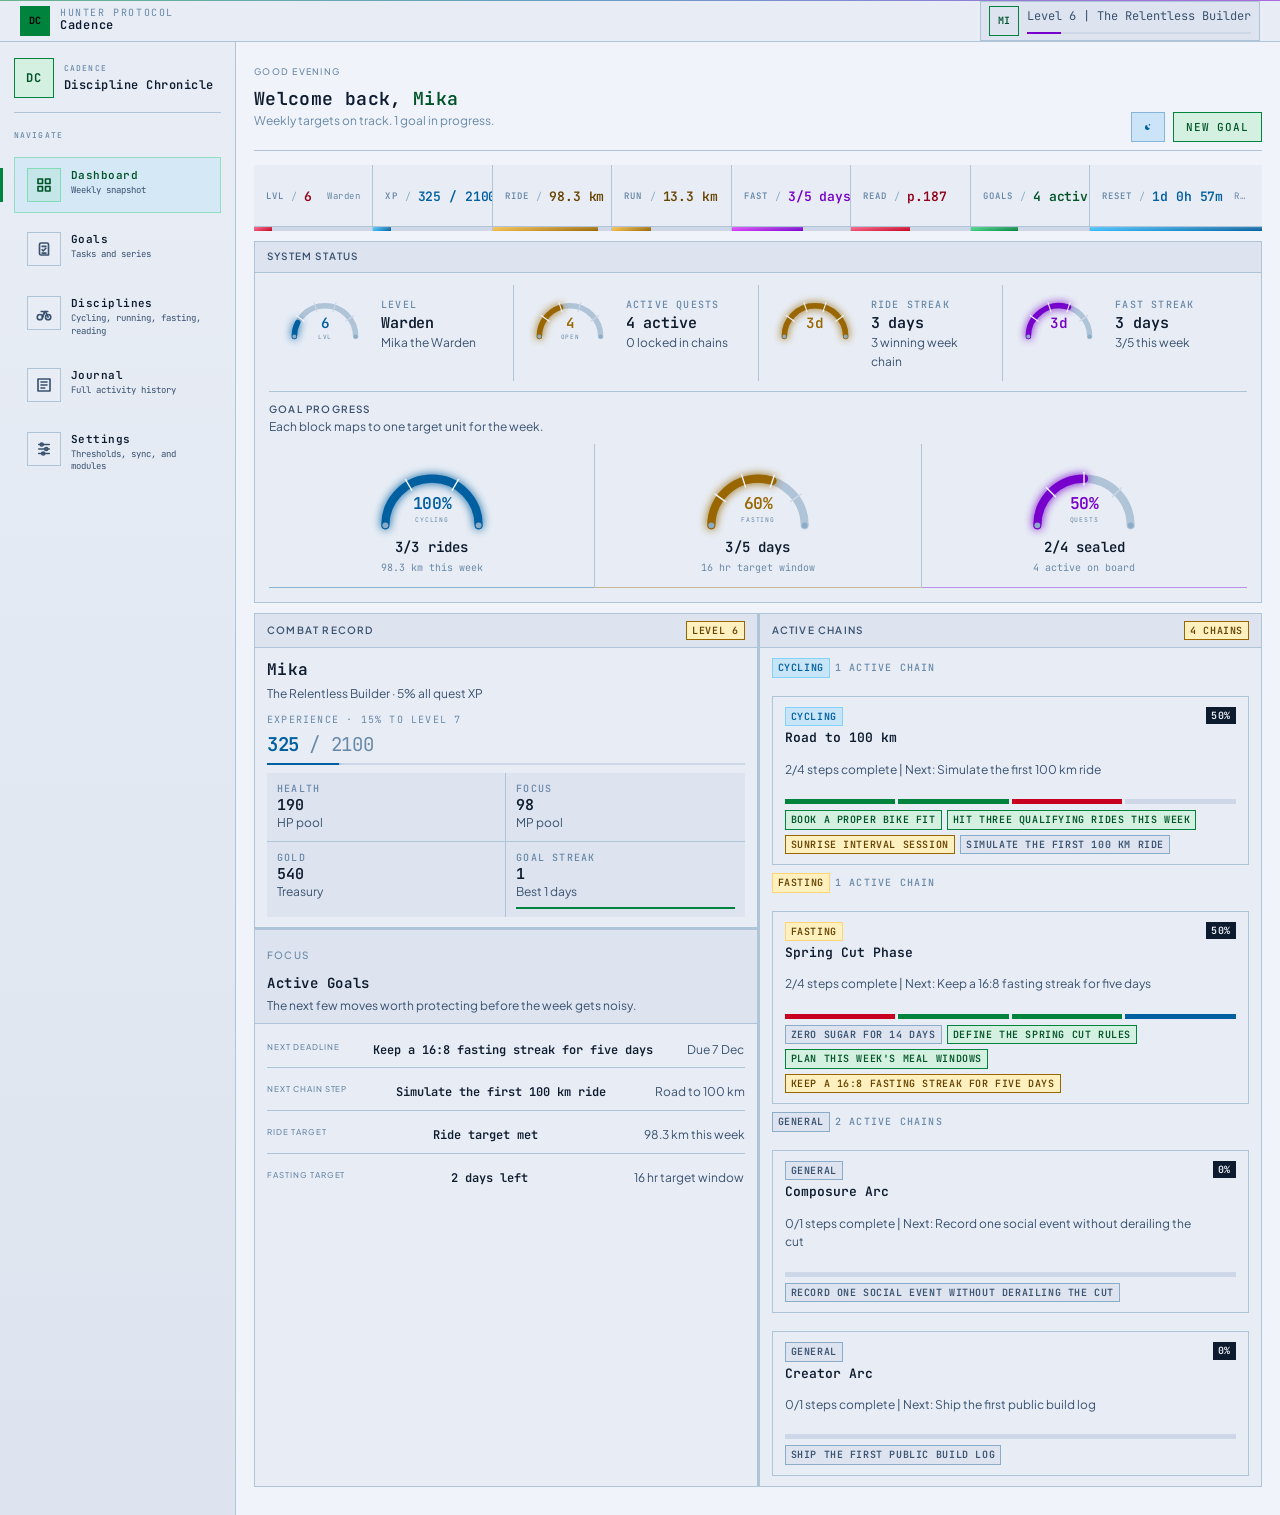
==== commit 18c6281c: "wip" ====
--- a/index.html
+++ b/index.html
@@ -3,7 +3,7 @@
 <head>
 <meta charset="UTF-8">
 <meta name="viewport" content="width=device-width, initial-scale=1.0">
-<title>Discipline Chronicle</title>
+<title>Cadence</title>
 <link rel="stylesheet" href="./app.css">
 </head>
 <body>
--- a/app.css
+++ b/app.css
@@ -1,4 +1,4 @@
-@import url('https://fonts.googleapis.com/css2?family=IBM+Plex+Mono:ital,wght@0,300;0,400;0,500;0,600;1,400&family=IBM+Plex+Sans:wght@300;400;500;600&display=swap');
+@import url('https://fonts.googleapis.com/css2?family=Plus+Jakarta+Sans:wght@300;400;500;600;700&family=JetBrains+Mono:ital,wght@0,400;0,600;1,400&display=swap');
 
 * { box-sizing: border-box; }
 html, body { margin: 0; min-height: 100%; padding: 0; }
@@ -51,8 +51,8 @@
   --status-streak-text: var(--amber-text);
 
   --radius: 0px;
-  --font-body: "IBM Plex Sans", sans-serif;
-  --font-mono: "IBM Plex Mono", monospace;
+  --font-body: "Plus Jakarta Sans", sans-serif;
+  --font-mono: "JetBrains Mono", monospace;
   color-scheme: dark;
 }
 
@@ -94,7 +94,7 @@
   min-height: 100vh;
   background: var(--bg);
   color: var(--text);
-  font-family: var(--font-mono);
+  font-family: var(--font-body);
   font-size: 14px;
   line-height: 1.55;
 }
@@ -118,7 +118,7 @@
 /* ── APP SHELL ── */
 .app-shell.shell {
   display: grid;
-  grid-template-columns: 58px minmax(0, 1fr);
+  grid-template-columns: 236px minmax(0, 1fr);
   grid-template-rows: auto 1fr;
   min-height: 100vh;
 }
@@ -217,6 +217,14 @@
 
 /* ── PROFILE ── */
 .profile-chip { display: flex; align-items: center; gap: 8px; }
+.profile-chip-compact {
+  min-width: 180px;
+  padding: 4px 8px;
+  border: 1px solid var(--border);
+  background: var(--surface-2);
+}
+.profile-chip-compact .profile-info { gap: 3px; min-width: 0; }
+.profile-chip-compact .profile-sub { color: var(--text-2); }
 .avatar {
   width: 26px; height: 26px; display: grid; place-items: center;
   background: var(--surface-2); border: 1px solid var(--green);
@@ -230,40 +238,145 @@
 /* ── SIDEBAR ── */
 .sidebar {
   border-right: 1px solid var(--border);
-  display: flex; flex-direction: column;
-  align-items: center; padding: 12px 0; gap: 6px;
+  display: flex;
+  flex-direction: column;
+  gap: 16px;
+  padding: 16px 14px 14px;
+  background: linear-gradient(180deg, var(--surface) 0%, var(--surface-2) 100%);
+}
+.sidebar-brand {
+  display: flex;
+  align-items: center;
+  gap: 10px;
+  padding-bottom: 14px;
+  border-bottom: 1px solid var(--border);
+}
+.sidebar-brand-mark {
+  width: 40px;
+  height: 40px;
+  display: grid;
+  place-items: center;
+  background: var(--green-dim);
+  border: 1px solid var(--green);
+  color: var(--green-text);
+  font-family: var(--font-mono);
+  font-size: 12px;
+  font-weight: 700;
+  letter-spacing: 0.12em;
+  flex-shrink: 0;
+}
+.sidebar-brand-copy {
+  display: flex;
+  flex-direction: column;
+  gap: 2px;
+  min-width: 0;
+}
+.sidebar-eyebrow,
+.sidebar-section-label,
+.sidebar-stat-label {
+  font-family: var(--font-mono);
+  font-size: 8px;
+  color: var(--text-3);
+  letter-spacing: 0.14em;
+  text-transform: uppercase;
+  font-weight: 500;
+}
+.sidebar-title {
+  font-family: var(--font-mono);
+  font-size: 12px;
+  font-weight: 600;
+  letter-spacing: 0.04em;
+  color: var(--text);
+}
+.sidebar-nav {
+  display: flex;
+  flex-direction: column;
+  gap: 8px;
+}
+.nav-btn {
+  width: 100%;
+  min-height: 56px;
+  padding: 10px 12px;
+  border: 1px solid transparent;
+  background: transparent;
+  color: var(--text-2);
+  display: flex;
+  align-items: flex-start;
+  gap: 10px;
+  cursor: pointer;
+  position: relative;
+  border-radius: 0;
+  text-align: left;
+  transition: background 0.12s, color 0.12s, border-color 0.12s;
+}
+.nav-btn-icon {
+  width: 34px;
+  height: 34px;
+  flex: 0 0 34px;
+  display: grid;
+  place-items: center;
   background: var(--surface);
-  width: 58px;
-}
-.nav-btn {
-  width: 42px; height: 42px; padding: 0;
-  border: 1px solid transparent;
-  background: var(--surface); color: var(--text-2);
-  display: grid; place-items: center; cursor: pointer;
-  position: relative; border-radius: 0;
-  transition: background 0.12s, color 0.12s, border-color 0.12s;
+  border: 1px solid var(--border);
+}
+.nav-btn-copy {
+  display: flex;
+  flex-direction: column;
+  gap: 2px;
+  min-width: 0;
+}
+.nav-btn-label {
+  font-family: var(--font-mono);
+  font-size: 11px;
+  font-weight: 600;
+  letter-spacing: 0.04em;
+  color: var(--text);
+}
+.nav-btn-desc {
+  font-family: var(--font-mono);
+  font-size: 9px;
+  color: var(--text-2);
+  line-height: 1.4;
 }
 .nav-btn:hover {
-  background: var(--surface-2);
+  background: rgba(0, 0, 0, 0.08);
   color: var(--text);
   border-color: var(--border-2);
 }
+html[data-theme="light"] .nav-btn:hover { background: rgba(13, 27, 46, 0.05); }
+.nav-btn:hover .nav-btn-icon {
+  background: var(--surface-2);
+  border-color: var(--border-2);
+}
 .nav-btn.active {
-  background: var(--surface-3);
+  background: rgba(0, 176, 255, 0.08);
   color: var(--green-text);
   border-color: rgba(0, 200, 83, 0.32);
 }
+.nav-btn.active .nav-btn-icon {
+  background: rgba(0, 200, 83, 0.08);
+  border-color: rgba(0, 200, 83, 0.35);
+  color: var(--green-text);
+}
+.nav-btn.active .nav-btn-label { color: var(--green-text); }
 .nav-btn.active::before {
-  content: ''; position: absolute; left: 0; top: 50%;
-  transform: translateY(-50%); width: 3px; height: 22px; background: var(--green);
-}
-.nav-btn-bottom { margin-top: auto; }
+  content: '';
+  position: absolute;
+  left: -15px;
+  top: 10px;
+  bottom: 10px;
+  width: 3px;
+  background: var(--green);
+}
 
 /* ── MAIN ── */
 .main {
-  min-width: 0; padding: 14px 18px 28px;
-  overflow-y: auto; display: flex;
-  flex-direction: column; gap: 10px;
+  min-width: 0;
+  min-height: 0;
+  padding: 14px 18px 28px;
+  overflow-y: auto;
+  display: flex;
+  flex-direction: column;
+  gap: 10px;
 }
 .main-full { grid-column: 1 / -1; }
 .main-shell { width: 100%; display: flex; flex-direction: column; gap: 10px; }
@@ -468,6 +581,20 @@
 }
 .page-spread > * { min-width: 0; }
 .page-spread.single { grid-template-columns: 1fr; }
+.overview-stack {
+  display: flex;
+  flex-direction: column;
+  gap: 1px;
+  background: var(--border);
+  min-width: 0;
+  height: 100%;
+}
+.overview-stack > * { min-width: 0; }
+.overview-stack > .page:last-child {
+  flex: 1;
+  display: flex;
+  flex-direction: column;
+}
 .overview-secondary-row { grid-template-columns: 1fr 1fr; align-items: stretch; }
 .dashboard-support-row  { grid-template-columns: 1fr 1fr; align-items: stretch; }
 .overview-primary { align-items: stretch; }
@@ -492,6 +619,31 @@
   font-size: 9px; letter-spacing: 0.06em; font-weight: 600; text-transform: uppercase;
 }
 .meta-chip, .reward-pill, .inline-chip { background: var(--tag-bg); color: var(--tag-text); border: none; }
+.meta-chip.discipline-cycling {
+  background: rgba(0, 176, 255, 0.14);
+  color: var(--cyan);
+  border: 1px solid rgba(0, 176, 255, 0.35);
+}
+.meta-chip.discipline-running {
+  background: rgba(0, 200, 83, 0.14);
+  color: var(--green-text);
+  border: 1px solid rgba(0, 200, 83, 0.32);
+}
+.meta-chip.discipline-fasting {
+  background: var(--amber-dim);
+  color: var(--amber-text);
+  border: 1px solid rgba(255, 171, 0, 0.4);
+}
+.meta-chip.discipline-reading {
+  background: rgba(213, 0, 249, 0.12);
+  color: var(--violet);
+  border: 1px solid rgba(213, 0, 249, 0.3);
+}
+.meta-chip.discipline-general {
+  background: var(--surface-2);
+  color: var(--text-2);
+  border: 1px solid var(--border-2);
+}
 
 .state-pill.available, .state-pill.locked, .state-pill.abandoned {
   background: var(--surface-2); color: var(--text-2); border: 1px solid var(--border-2);
@@ -588,6 +740,8 @@
 /* ── CHAIN ── */
 .chain-block { display: flex; flex-direction: column; gap: 8px; }
 .chain-panel-list { display: flex; flex-direction: column; gap: 8px; }
+.chain-group-head { margin-bottom: 8px; align-items: center; }
+.chain-group-overflow { margin-top: 8px; }
 
 /* ── GOAL RING (legacy compat) ── */
 .goal-ring {
@@ -738,11 +892,39 @@
 @media (max-width: 920px) {
   .app-shell.shell { grid-template-columns: 1fr; grid-template-rows: auto auto 1fr; }
   .sidebar {
-    flex-direction: row; justify-content: flex-start;
+    flex-direction: row;
+    align-items: stretch;
+    gap: 8px;
     width: auto;
-    border-right: none; border-bottom: 1px solid var(--border); padding: 8px 14px;
+    border-right: none;
+    border-bottom: 1px solid var(--border);
+    padding: 10px 12px;
+    overflow-x: auto;
+    background: var(--surface);
   }
-  .nav-btn-bottom { margin-top: 0; margin-left: auto; }
+  .sidebar-brand, .sidebar-section-label { display: none; }
+  .sidebar-nav { flex-direction: row; gap: 8px; width: max-content; }
+  .nav-btn {
+    min-height: 46px;
+    width: auto;
+    padding: 8px 12px;
+    align-items: center;
+  }
+  .nav-btn-icon {
+    width: 28px;
+    height: 28px;
+    flex-basis: 28px;
+  }
+  .nav-btn-label { font-size: 10px; white-space: nowrap; }
+  .nav-btn-desc { display: none; }
+  .nav-btn.active::before {
+    left: 10px;
+    right: 10px;
+    top: auto;
+    bottom: -10px;
+    width: auto;
+    height: 2px;
+  }
   .main { padding: 12px 12px 20px; }
   .goal-progress-grid { grid-template-columns: repeat(2, minmax(0, 1fr)); }
   .header-band { flex-direction: column; align-items: flex-start; }
@@ -959,6 +1141,7 @@
   min-width: 0;
   min-height: 66px;
 }
+.mchip.mchip-reset { min-width: 172px; }
 
 .mchip-inner {
   display: flex;
@@ -1079,3 +1262,252 @@
     display: none;
   }
 }
+
+/* ── DISCIPLINE SUB-NAV ── */
+.discipline-subnav {
+  display: flex;
+  gap: 6px;
+  flex-wrap: wrap;
+  padding: 10px 12px;
+  border-bottom: 1px solid var(--border);
+  background: var(--surface-2);
+}
+.discipline-tab {
+  padding: 4px 14px;
+  border-radius: 20px;
+  font-family: var(--font-body);
+  font-size: 11px;
+  font-weight: 600;
+  cursor: pointer;
+  border: 1px solid var(--border-2);
+  color: var(--text-3);
+  background: transparent;
+  letter-spacing: 0.02em;
+  transition: background 0.12s, color 0.12s, border-color 0.12s;
+}
+.discipline-tab:hover {
+  color: var(--text-2);
+  border-color: var(--border-2);
+  background: var(--surface-3);
+}
+.discipline-tab.active {
+  background: var(--violet-dim);
+  color: var(--violet);
+  border-color: var(--violet);
+}
+
+/* ── JOURNAL ENTRIES ── */
+.journal-entry {
+  padding: 10px 12px;
+  border-left: 3px solid var(--border-2);
+  background: var(--surface);
+  border-radius: 0;
+  display: flex;
+  flex-direction: column;
+  gap: 3px;
+}
+.journal-entry.entry-ride   { border-left-color: var(--cyan); }
+.journal-entry.entry-run    { border-left-color: var(--amber); }
+.journal-entry.entry-fast   { border-left-color: var(--violet); }
+.journal-entry.entry-read   { border-left-color: var(--red); }
+.journal-entry.entry-goal   { border-left-color: var(--green); }
+.journal-entry.entry-reward { border-left-color: var(--violet); }
+
+.journal-entry-date {
+  font-family: var(--font-mono);
+  font-size: 9px;
+  color: var(--text-3);
+  letter-spacing: 0.1em;
+  text-transform: uppercase;
+}
+.journal-entry-title {
+  font-size: 13px;
+  font-weight: 600;
+  color: var(--text);
+}
+.journal-entry-body {
+  font-size: 11px;
+  color: var(--text-2);
+  line-height: 1.5;
+}
+.journal-entry-tag {
+  display: inline-block;
+  font-family: var(--font-mono);
+  font-size: 9px;
+  font-weight: 600;
+  padding: 1px 6px;
+  letter-spacing: 0.06em;
+  text-transform: uppercase;
+  margin-top: 3px;
+  border: 1px solid;
+}
+.journal-entry-tag.tag-ride   { color: var(--cyan);       border-color: var(--cyan);   background: var(--cyan-dim); }
+.journal-entry-tag.tag-run    { color: var(--amber-text);  border-color: var(--amber);  background: var(--amber-dim); }
+.journal-entry-tag.tag-fast   { color: var(--violet);      border-color: var(--violet); background: var(--violet-dim); }
+.journal-entry-tag.tag-read   { color: var(--red-text);    border-color: var(--red);    background: var(--red-dim); }
+.journal-entry-tag.tag-goal   { color: var(--green-text);  border-color: var(--green);  background: var(--green-dim); }
+.journal-entry-tag.tag-reward { color: var(--violet);      border-color: var(--violet); background: var(--violet-dim); }
+
+.journal-list { display: flex; flex-direction: column; gap: 6px; }
+
+/* ── READING MODULE ── */
+.book-card {
+  background: var(--surface);
+  border: 1px solid var(--border);
+  padding: 10px 12px;
+  display: flex;
+  gap: 12px;
+  align-items: flex-start;
+}
+.book-spine {
+  width: 36px;
+  height: 50px;
+  flex-shrink: 0;
+  display: flex;
+  align-items: center;
+  justify-content: center;
+  font-family: var(--font-mono);
+  font-size: 9px;
+  font-weight: 700;
+  color: #fff;
+  border-radius: 2px;
+}
+.book-info { flex: 1; min-width: 0; }
+.book-title {
+  font-size: 13px;
+  font-weight: 600;
+  color: var(--text);
+  margin-bottom: 2px;
+}
+.book-author {
+  font-size: 11px;
+  color: var(--text-2);
+  margin-bottom: 6px;
+}
+.book-progress-bar {
+  height: 3px;
+  background: var(--surface-3);
+  border-radius: 0;
+  overflow: hidden;
+  margin-bottom: 4px;
+}
+.book-progress-fill {
+  height: 100%;
+  background: var(--red);
+  box-shadow: 0 0 4px var(--red);
+}
+html[data-theme="light"] .book-progress-fill { box-shadow: none; }
+.book-progress-label {
+  font-family: var(--font-mono);
+  font-size: 9px;
+  color: var(--text-3);
+  letter-spacing: 0.06em;
+}
+
+/* ── RUNNING MODULE ── */
+.run-color { color: var(--amber-text); }
+.mchip-bar-run {
+  background: linear-gradient(90deg, rgba(255,171,0,0.72), var(--amber));
+  box-shadow: 0 0 4px var(--amber);
+}
+html[data-theme="light"] .mchip-bar-run { box-shadow: none; }
+
+/* ── PANEL LABEL OVERRIDES (body font for non-data labels) ── */
+.greeting, .tagline, .page-copy, .week-sub, .char-class,
+.campaign-desc, .quest-desc, .chain-copy, .log-copy,
+.training-copy, .small-copy, .focus-meta, .activity-meta,
+.activity-label, .focus-label, .summary-note, .bonus-row label,
+.panel-title, .section-label, .form-label, .page-kicker {
+  font-family: var(--font-body);
+}
+
+/* Keep mono strictly for data values */
+.summary-value, .metric-chip-val, .xp-val, .sched-day,
+.mchip-val, .mchip-key, .mchip-sep, .mchip-note,
+.goal-progress-percent, .goal-progress-value,
+.arc-goal-value, .xp-label, .campaign-stat,
+.activity-time, .sched-month, .sched-status,
+.data-table td, .data-table th {
+  font-family: var(--font-mono);
+}
+
+/* ── CHAIN STEP BAR ── */
+.chain-step-bar {
+  display: flex;
+  gap: 3px;
+  margin-top: 8px;
+  height: 5px;
+}
+.chain-step-seg {
+  flex: 1;
+  height: 100%;
+  border-radius: 0;
+  transition: background 0.15s;
+}
+.chain-seg-done   { background: var(--green);  box-shadow: 0 0 4px var(--green); }
+.chain-seg-active { background: var(--cyan);   box-shadow: 0 0 4px var(--cyan); }
+.chain-seg-failed { background: var(--red);    box-shadow: 0 0 3px var(--red); }
+.chain-seg-todo   { background: var(--surface-3); }
+html[data-theme="light"] .chain-seg-done,
+html[data-theme="light"] .chain-seg-active,
+html[data-theme="light"] .chain-seg-failed { box-shadow: none; }
+
+/* ── TOPBAR XP BAR ── */
+.topbar-xp-bar {
+  height: 2px;
+  background: var(--surface-3);
+  border-radius: 0;
+  overflow: hidden;
+  margin-top: 3px;
+  width: 100%;
+}
+.topbar-xp-fill {
+  height: 100%;
+  background: var(--violet);
+  box-shadow: 0 0 4px var(--violet);
+  transition: width 0.4s ease;
+}
+html[data-theme="light"] .topbar-xp-fill { box-shadow: none; }
+
+/* ── DISCIPLINE SCROLL HINTS ── */
+.disc-tab-hint {
+  font-size: 8px;
+  color: var(--text-3);
+  font-family: var(--font-mono);
+  margin-left: 4px;
+  letter-spacing: 0.04em;
+}
+.discipline-tab.active .disc-tab-hint {
+  color: var(--violet);
+  opacity: 0.7;
+}
+
+.disc-scroll-hint {
+  margin-left: auto;
+  display: flex;
+  align-items: center;
+  gap: 8px;
+}
+
+.disc-arrow {
+  font-family: var(--font-mono);
+  font-size: 9px;
+  font-weight: 600;
+  color: var(--text-3);
+  letter-spacing: 0.06em;
+  cursor: pointer;
+  padding: 3px 8px;
+  border: 1px solid var(--border);
+  background: var(--surface-2);
+  text-transform: uppercase;
+  transition: color 0.12s, border-color 0.12s, background 0.12s;
+  user-select: none;
+  white-space: nowrap;
+}
+.disc-arrow:hover {
+  color: var(--violet);
+  border-color: var(--violet);
+  background: var(--violet-dim);
+}
+.disc-arrow-up::before  { margin-right: 2px; }
+.disc-arrow-down::before { margin-right: 2px; }
